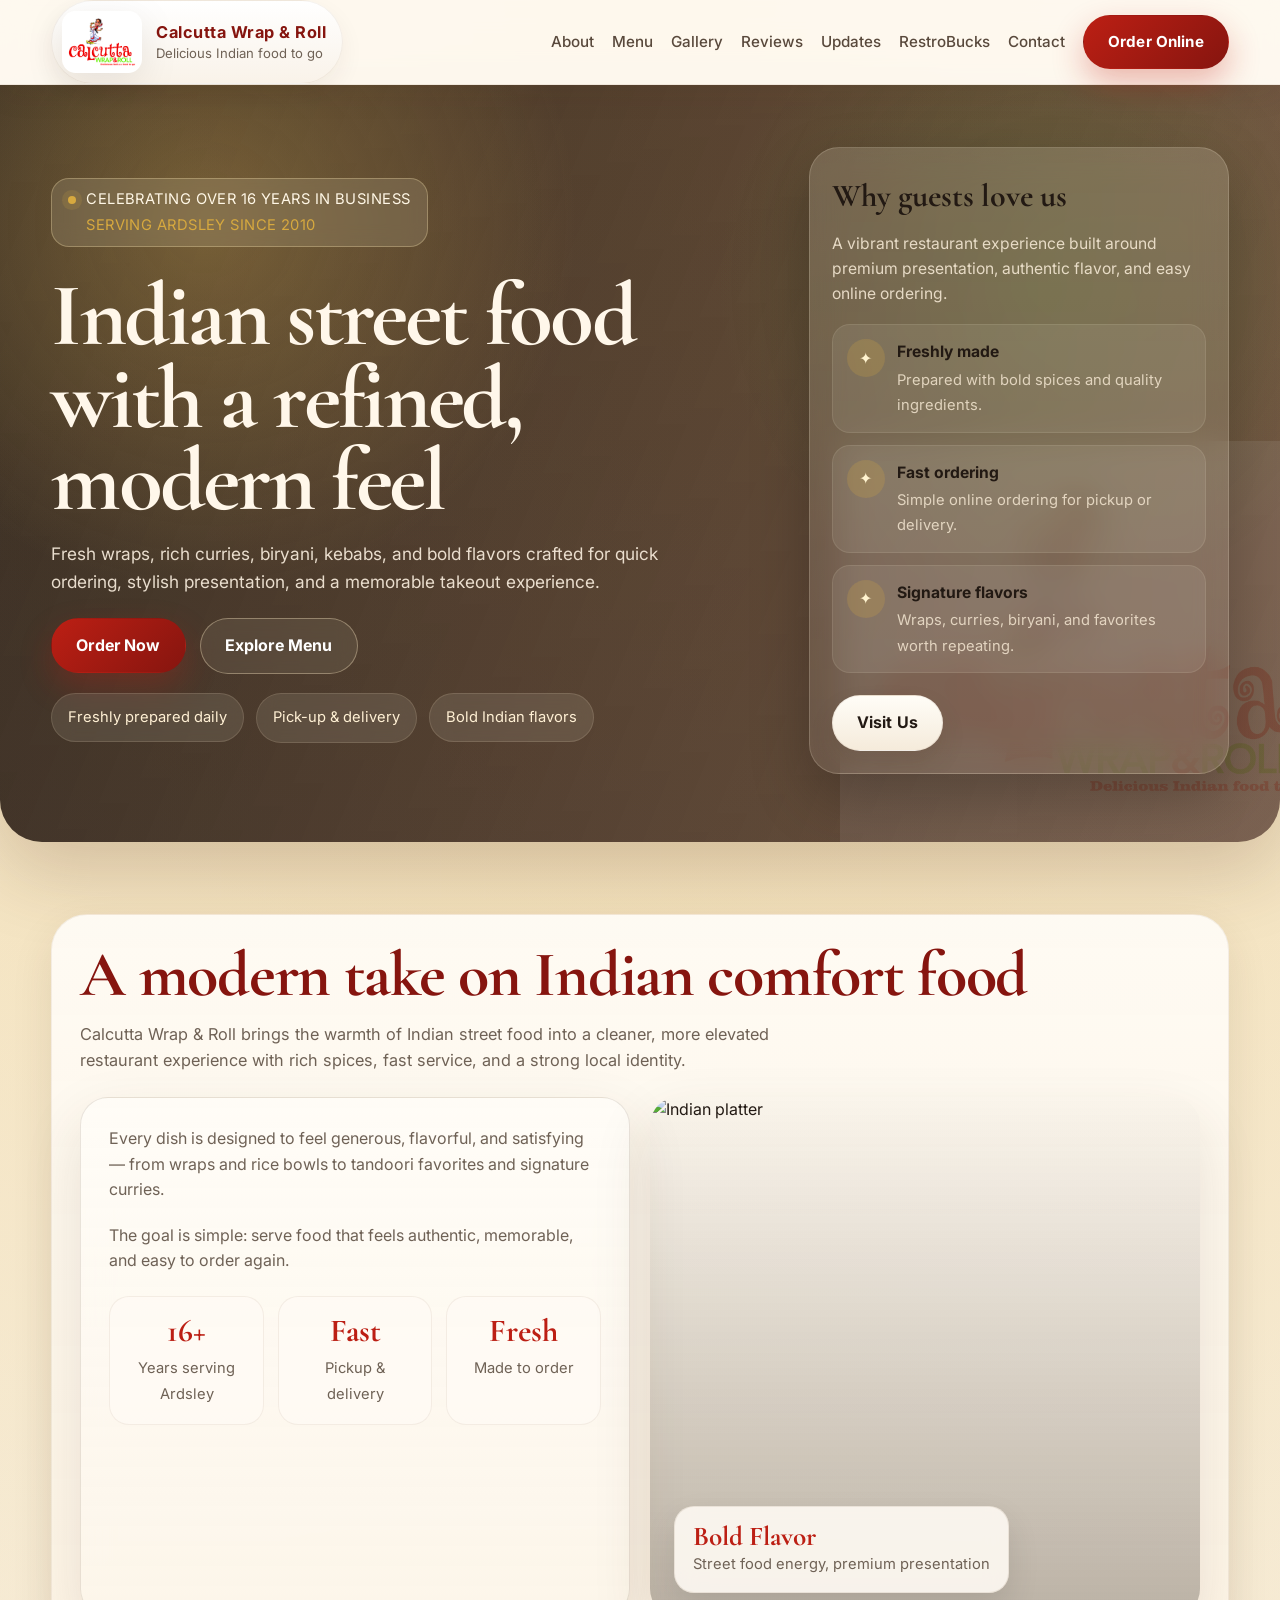
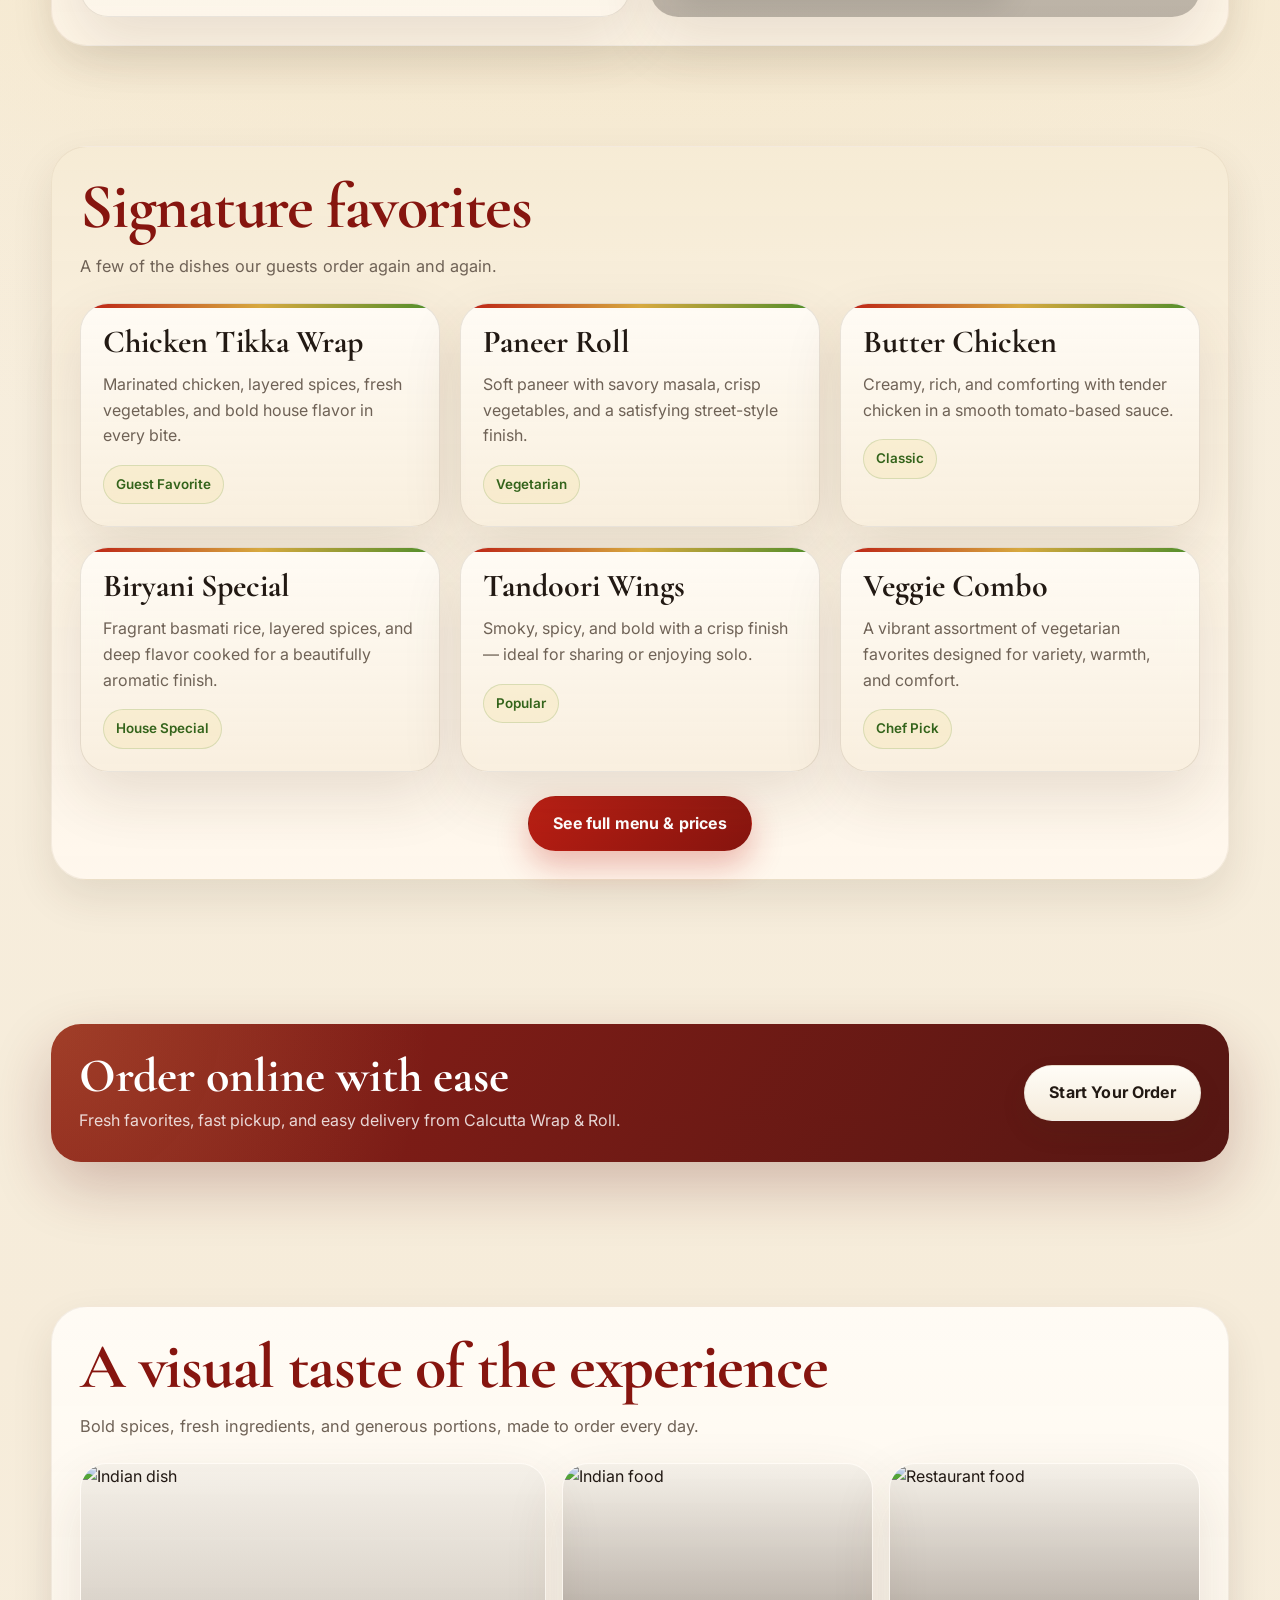
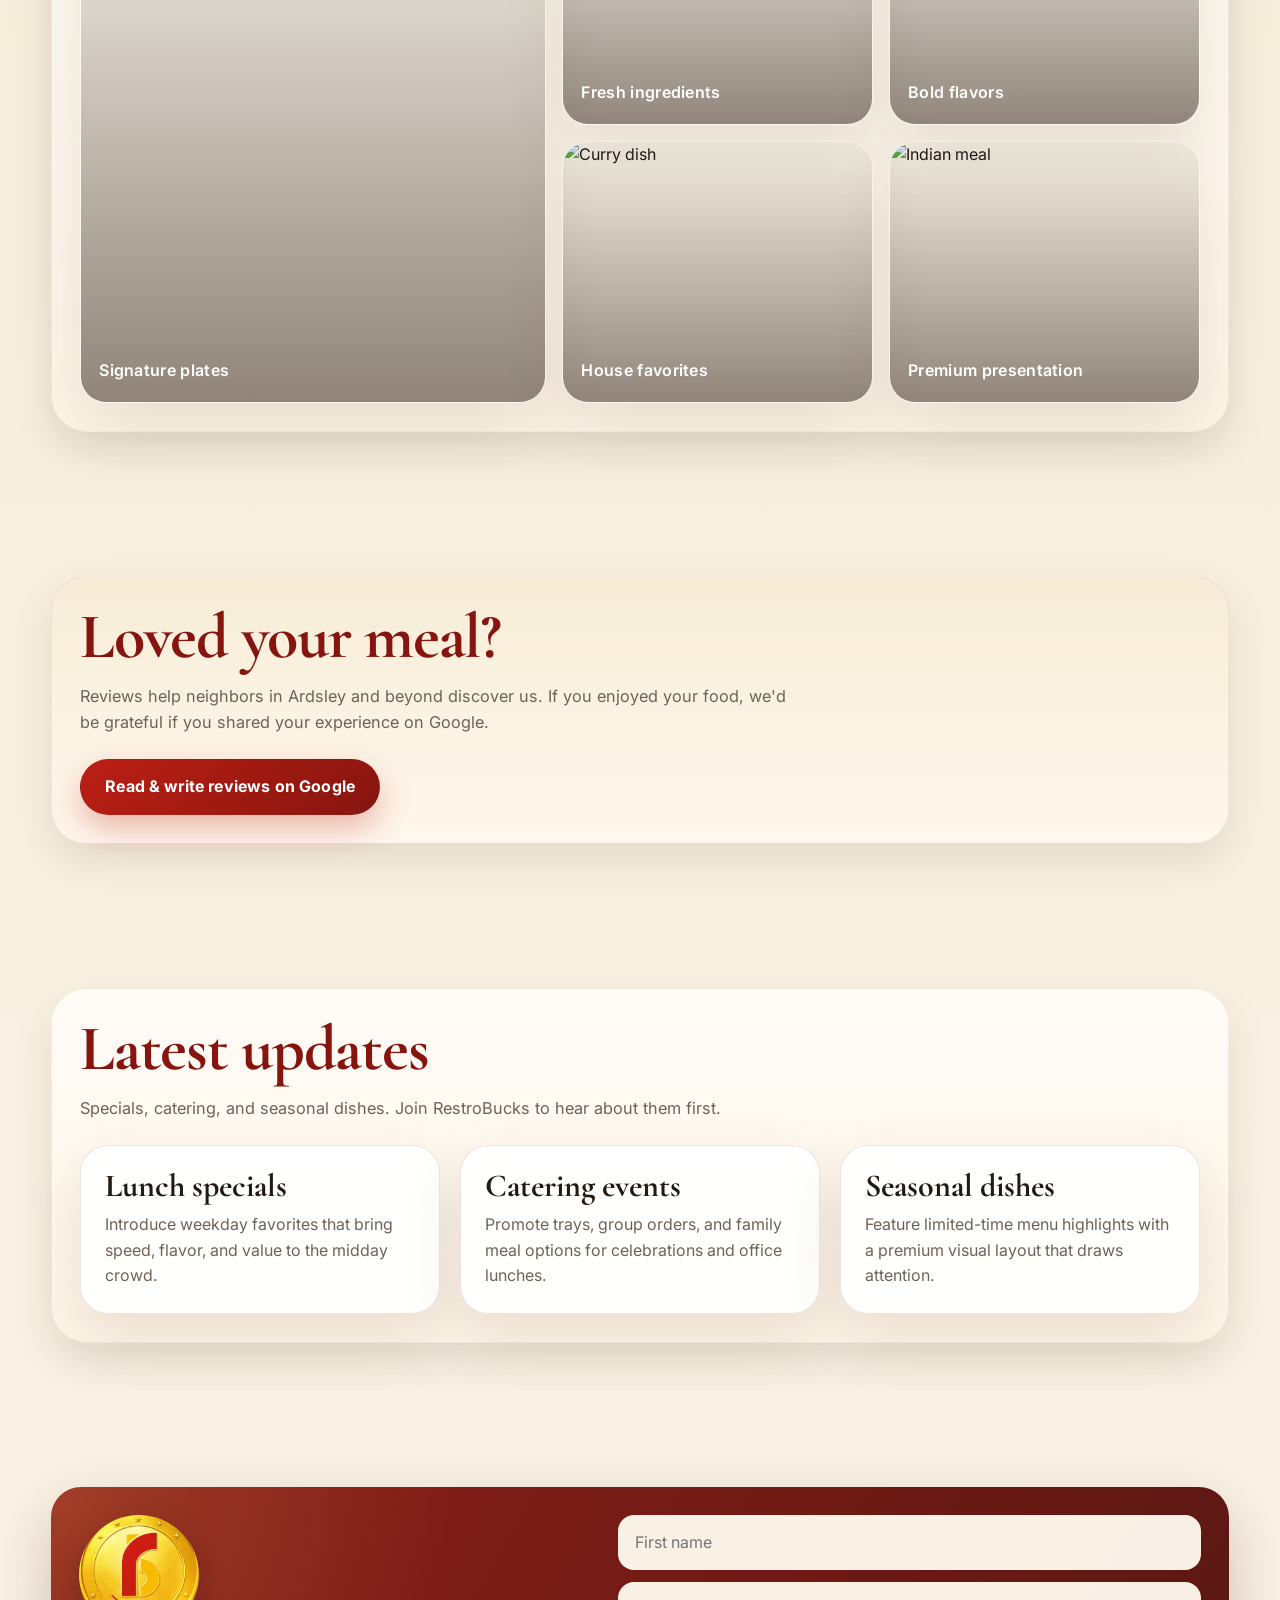
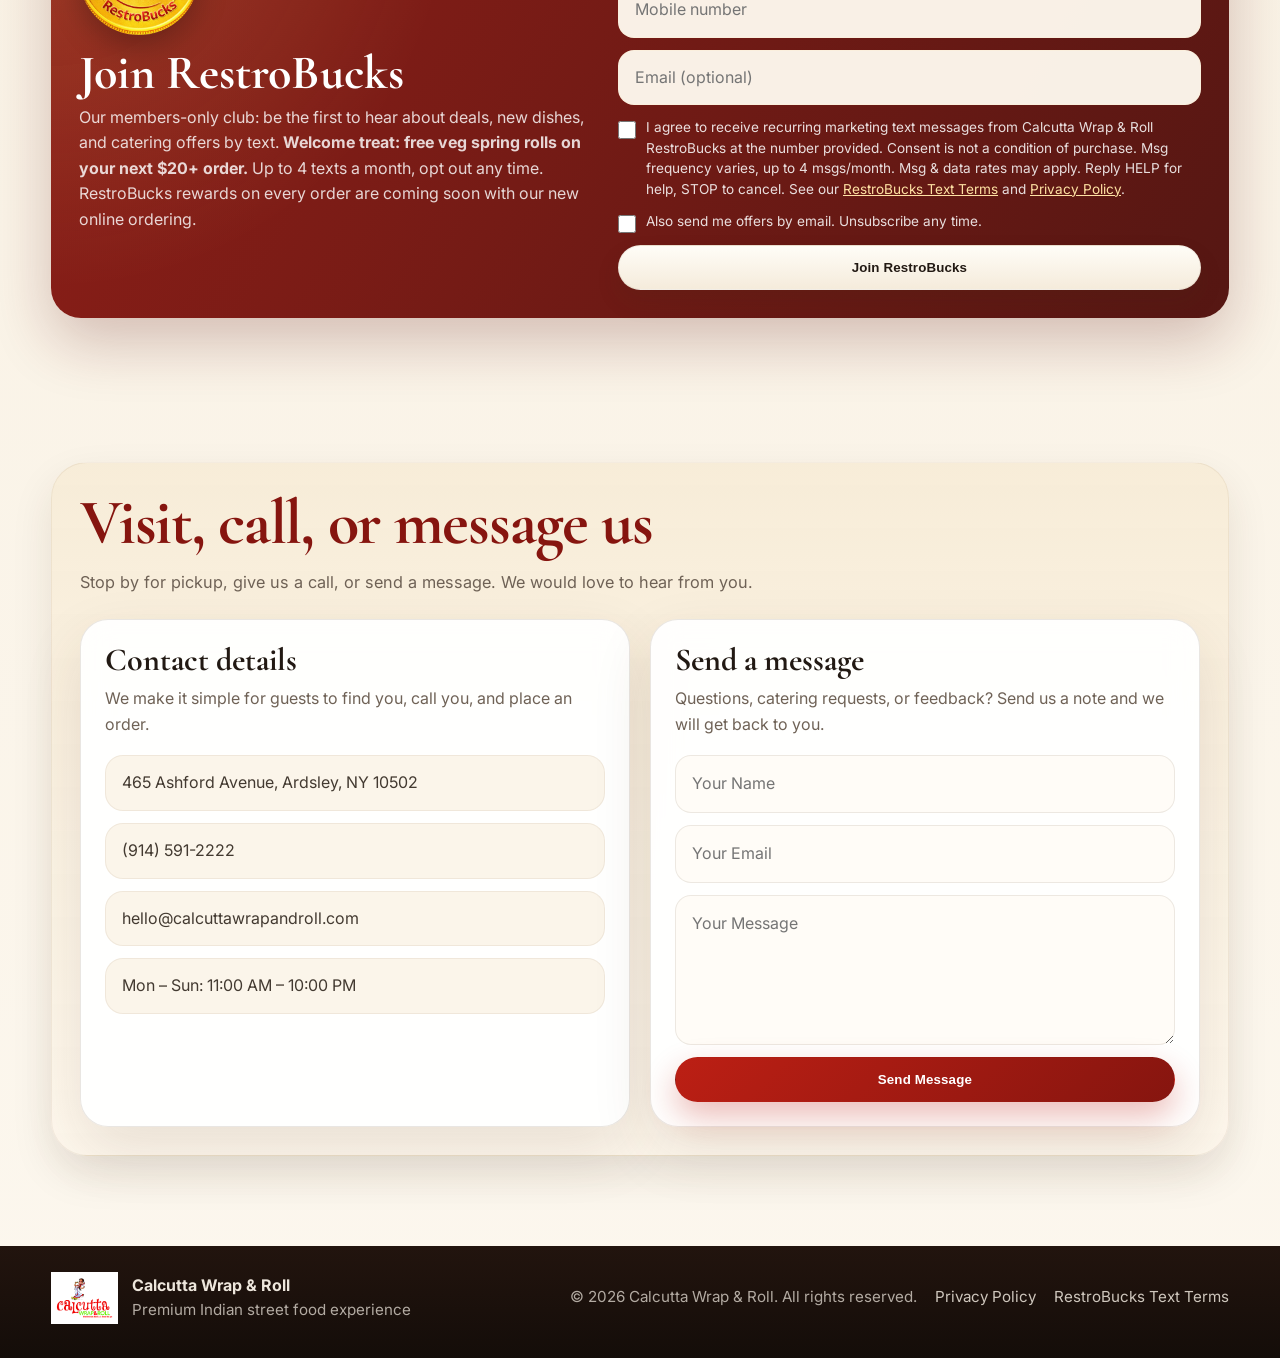
==== index.html @ f39e94c1 "Order buttons go to RestroBud through /order (and /south-indian) The redirects keep the RestroBud ad" ====
<!DOCTYPE html>
<html lang="en">
<head>
  <meta charset="UTF-8" />
  <meta name="viewport" content="width=device-width, initial-scale=1.0" />
  <link rel="icon" href="/favicon.ico" sizes="48x48">
  <link rel="icon" type="image/png" sizes="32x32" href="/favicon-32.png">
  <link rel="icon" type="image/png" sizes="16x16" href="/favicon-16.png">
  <link rel="apple-touch-icon" href="/apple-touch-icon.png">
  <link rel="manifest" href="/site.webmanifest">
  <meta name="theme-color" content="#e3120b">
  <title>Calcutta Wrap & Roll</title>
  <meta name="description" content="Calcutta Wrap & Roll - Premium Indian street food experience with wraps, curries, biryani, and easy online ordering." />
  <link rel="preconnect" href="https://fonts.googleapis.com">
  <link rel="preconnect" href="https://fonts.gstatic.com" crossorigin>
  <link href="https://fonts.googleapis.com/css2?family=Cormorant+Garamond:wght@500;600;700&family=Inter:wght@400;500;600;700&display=swap" rel="stylesheet">

  <style>
    :root {
      --max: 1180px;
      --radius: 28px;
      --bg: #f7efdf;
      --bg-soft: #fffaf1;
      --bg-strong: #f1e1bf;
      --surface: rgba(255, 250, 242, 0.88);
      --surface-strong: rgba(255, 255, 255, 0.94);
      --text: #221913;
      --muted: #6f6256;
      --primary: #bc1f14;
      --primary-dark: #86150f;
      --accent: #4d8d2a;
      --accent-dark: #34641b;
      --gold: #d7a93f;
      --gold-soft: #f5e2ab;
      --border: rgba(79, 49, 24, 0.12);
      --shadow: 0 24px 60px rgba(77, 49, 23, 0.12);
      --shadow-soft: 0 18px 42px rgba(56, 36, 18, 0.1);
    }

    * {
      box-sizing: border-box;
      margin: 0;
      padding: 0;
    }

    html {
      scroll-behavior: smooth;
    }

    body {
      font-family: "Inter", sans-serif;
      color: var(--text);
      background:
        radial-gradient(circle at top, rgba(236, 195, 105, 0.52) 0%, rgba(247, 239, 223, 0) 34%),
        linear-gradient(180deg, #f8f1e3 0%, #f6ecda 48%, #fcf7ee 100%);
      line-height: 1.6;
      min-height: 100vh;
    }

    body::before {
      content: "";
      position: fixed;
      inset: 0;
      background-image:
        linear-gradient(rgba(255, 255, 255, 0.12) 1px, transparent 1px),
        linear-gradient(90deg, rgba(255, 255, 255, 0.12) 1px, transparent 1px);
      background-size: 44px 44px;
      opacity: 0.18;
      pointer-events: none;
      z-index: -1;
    }

    img {
      display: block;
      max-width: 100%;
    }

    a {
      color: inherit;
      text-decoration: none;
    }

    .container {
      width: min(var(--max), 92%);
      margin: 0 auto;
    }

    .eyebrow {
      display: inline-flex;
      align-items: center;
      gap: 10px;
      padding: 8px 14px;
      border-radius: 999px;
      background: rgba(255, 248, 231, 0.12);
      border: 1px solid rgba(255, 231, 174, 0.3);
      backdrop-filter: blur(10px);
      color: #fff7e6;
      font-size: 0.92rem;
      letter-spacing: 0.03em;
      text-transform: uppercase;
    }

    .eyebrow:has(.eyebrow-sep) {
      display: inline-grid;
      grid-template-columns: 8px auto;
      column-gap: 10px;
      row-gap: 2px;
      border-radius: 18px;
      padding: 9px 16px;
    }

    .eyebrow:has(.eyebrow-sep)::before {
      grid-row: 1;
      align-self: center;
    }

    .eyebrow-sep {
      display: none;
    }

    .eyebrow:has(.eyebrow-sep) span:last-child {
      grid-column: 2;
      color: var(--gold);
    }

    .eyebrow::before {
      content: "";
      width: 8px;
      height: 8px;
      border-radius: 50%;
      background: var(--gold);
      box-shadow: 0 0 0 6px rgba(215, 169, 63, 0.14);
    }

    .section {
      position: relative;
      padding: 72px 0;
    }

    .section-title {
      font-family: "Cormorant Garamond", serif;
      font-size: clamp(2.3rem, 5vw, 4rem);
      line-height: 1;
      margin-bottom: 14px;
      letter-spacing: -0.02em;
      color: var(--primary-dark);
    }

    .section-subtitle {
      max-width: 720px;
      color: var(--muted);
      font-size: 1.02rem;
      margin-bottom: 24px;
    }

    .section-shell {
      padding: 28px;
      border-radius: calc(var(--radius) + 8px);
      background:
        linear-gradient(180deg, rgba(255, 252, 247, 0.92), rgba(255, 246, 233, 0.88));
      border: 1px solid rgba(110, 74, 40, 0.08);
      box-shadow: var(--shadow-soft);
    }

    .section-alt .section-shell {
      background:
        linear-gradient(180deg, rgba(246, 235, 213, 0.88), rgba(255, 248, 238, 0.94));
    }

    #menu.section {
      padding-top: 28px;
    }

    .btn {
      display: inline-flex;
      align-items: center;
      justify-content: center;
      gap: 10px;
      padding: 14px 24px;
      border-radius: 999px;
      border: 1px solid transparent;
      font-weight: 700;
      letter-spacing: 0.01em;
      transition: transform 0.22s ease, box-shadow 0.22s ease, background 0.22s ease, border-color 0.22s ease, color 0.22s ease;
      cursor: pointer;
    }

    .btn:hover {
      transform: translateY(-2px);
    }

    .btn-primary {
      background: linear-gradient(135deg, var(--primary), var(--primary-dark));
      color: white;
      box-shadow: 0 14px 32px rgba(188, 31, 20, 0.3);
    }

    .btn-primary:hover {
      box-shadow: 0 18px 36px rgba(134, 21, 15, 0.34);
    }

    .btn-outline {
      background: rgba(255, 248, 231, 0.08);
      color: #fff;
      border-color: rgba(255, 236, 197, 0.36);
      backdrop-filter: blur(10px);
    }

    .btn-outline:hover {
      background: rgba(255, 248, 231, 0.16);
    }

    .btn-light {
      background: linear-gradient(180deg, #fffdf7, #f5ebdb);
      color: var(--text);
      border-color: rgba(90, 57, 31, 0.08);
      box-shadow: 0 12px 24px rgba(58, 38, 18, 0.12);
    }

    header {
      position: sticky;
      top: 0;
      z-index: 1000;
      backdrop-filter: blur(14px);
      background: rgba(255, 252, 247, 0.88);
      border-bottom: 1px solid rgba(128, 94, 60, 0.1);
      box-shadow: 0 12px 30px rgba(64, 41, 20, 0.06);
    }

    .nav {
      min-height: 76px;
      display: flex;
      align-items: center;
      justify-content: space-between;
      gap: 18px;
    }

    .brand {
      display: flex;
      align-items: center;
      gap: 14px;
      padding: 10px 16px 10px 10px;
      border-radius: 999px;
      background: linear-gradient(180deg, rgba(255, 255, 255, 0.96), rgba(249, 242, 232, 0.96));
      border: 1px solid rgba(132, 95, 58, 0.08);
      box-shadow: 0 10px 24px rgba(63, 39, 17, 0.06);
    }

    .logo-img {
      height: 62px;
      width: auto;
      object-fit: contain;
      border-radius: 14px;
      filter: drop-shadow(0 10px 18px rgba(0,0,0,0.08));
    }

    .brand-text {
      display: flex;
      flex-direction: column;
      line-height: 1;
    }

    .brand-text strong {
      font-size: 1.02rem;
      letter-spacing: 0.03em;
      color: var(--primary-dark);
    }

    .brand-text span {
      font-size: 0.82rem;
      color: var(--muted);
      margin-top: 6px;
    }

    .nav-links {
      display: flex;
      align-items: center;
      flex-wrap: wrap;
      gap: 18px;
      font-size: 0.95rem;
      font-weight: 500;
    }

    .nav-links a:not(.btn) {
      position: relative;
      color: #59493c;
    }

    .nav-links a:not(.btn)::after {
      content: "";
      position: absolute;
      left: 0;
      bottom: -7px;
      width: 0;
      height: 2px;
      background: var(--primary);
      transition: width 0.22s ease;
    }

    .nav-links a:not(.btn):hover::after {
      width: 100%;
    }

    .nav-mobile {
      display: none;
      align-items: center;
      gap: 10px;
    }

    .nav-order {
      padding: 10px 18px;
      font-size: 0.95rem;
    }

    .menu-toggle {
      display: inline-flex;
      align-items: center;
      justify-content: center;
      width: 46px;
      height: 46px;
      border-radius: 50%;
      border: 1px solid rgba(132, 95, 58, 0.18);
      background: rgba(255, 255, 255, 0.9);
      cursor: pointer;
    }

    .menu-icon,
    .menu-icon::before,
    .menu-icon::after {
      display: block;
      width: 20px;
      height: 2px;
      border-radius: 2px;
      background: var(--primary-dark);
      transition: transform 0.22s ease, background 0.22s ease;
    }

    .menu-icon {
      position: relative;
    }

    .menu-icon::before,
    .menu-icon::after {
      content: "";
      position: absolute;
      left: 0;
    }

    .menu-icon::before { top: -6px; }
    .menu-icon::after { top: 6px; }

    header.menu-open .menu-icon { background: transparent; }
    header.menu-open .menu-icon::before { transform: translateY(6px) rotate(45deg); }
    header.menu-open .menu-icon::after { transform: translateY(-6px) rotate(-45deg); }

    @media (max-width: 1100px) {
      .nav-mobile {
        display: flex;
      }

      .nav-links {
        display: none;
        position: absolute;
        top: 100%;
        left: 0;
        right: 0;
        flex-direction: column;
        align-items: stretch;
        gap: 0;
        padding: 6px 4% 20px;
        background: rgba(255, 252, 247, 0.98);
        border-bottom: 1px solid rgba(128, 94, 60, 0.12);
        box-shadow: 0 24px 40px rgba(64, 41, 20, 0.12);
        max-height: calc(100vh - 80px);
        overflow-y: auto;
      }

      header.menu-open .nav-links {
        display: flex;
      }

      .nav-links a:not(.btn) {
        padding: 14px 4px;
        font-size: 1.05rem;
        border-bottom: 1px solid rgba(128, 94, 60, 0.1);
      }

      .nav-links a:not(.btn)::after {
        display: none;
      }

      .nav-links .btn {
        margin-top: 16px;
        width: 100%;
      }
    }

    @media (max-width: 520px) {
      .nav {
        min-height: 68px;
        gap: 10px;
      }

      .brand {
        gap: 10px;
        padding: 6px 12px 6px 6px;
        min-width: 0;
      }

      .logo-img {
        height: 44px;
        border-radius: 10px;
      }

      .brand-text strong {
        font-size: 0.95rem;
        line-height: 1.15;
      }

      .brand-text span {
        display: none;
      }

      .nav-order {
        padding: 9px 14px;
      }

      .menu-toggle {
        width: 42px;
        height: 42px;
      }
    }

    .hero {
      position: relative;
      overflow: hidden;
      background:
        linear-gradient(112deg, rgba(27, 16, 9, 0.82), rgba(72, 30, 16, 0.62)),
        url("https://images.unsplash.com/photo-1585937421612-70a008356fbe?auto=format&fit=crop&w=1800&q=80")
        center/cover no-repeat;
      border-bottom-left-radius: 42px;
      border-bottom-right-radius: 42px;
      box-shadow: 0 28px 80px rgba(72, 35, 18, 0.2);
    }

    .hero::before {
      content: "";
      position: absolute;
      inset: 0;
      background:
        radial-gradient(circle at 16% 18%, rgba(244, 198, 91, 0.28), transparent 30%),
        radial-gradient(circle at 82% 26%, rgba(90, 160, 52, 0.18), transparent 28%),
        linear-gradient(180deg, rgba(10, 6, 2, 0.1), rgba(10, 6, 2, 0.2));
      pointer-events: none;
    }

    .hero::after {
      content: "";
      position: absolute;
      right: -80px;
      bottom: -60px;
      width: 520px;
      height: 520px;
      background: url("images/logo.png") no-repeat center;
      background-size: contain;
      opacity: 0.08;
      pointer-events: none;
      filter: blur(0.3px);
    }

    .hero-inner {
      position: relative;
      z-index: 2;
      display: grid;
      grid-template-columns: 1.1fr 0.9fr;
      gap: 36px;
      align-items: center;
      padding: 62px 0 68px;
    }

    .hero-copy {
      max-width: 700px;
    }

    .hero h1 {
      font-family: "Cormorant Garamond", serif;
      font-weight: 700;
      font-size: clamp(3rem, 7vw, 6rem);
      line-height: 0.92;
      letter-spacing: -0.03em;
      margin: 28px 0 18px;
      color: #fff7ea;
      text-wrap: balance;
    }

    .hero p {
      max-width: 620px;
      color: rgba(255, 244, 228, 0.88);
      font-size: 1.08rem;
      margin-bottom: 22px;
    }

    .hero-actions {
      display: flex;
      flex-wrap: wrap;
      gap: 14px;
      margin-bottom: 20px;
    }

    .hero-meta {
      display: flex;
      flex-wrap: wrap;
      gap: 12px;
    }

    .meta-pill {
      padding: 12px 16px;
      border-radius: 999px;
      background: rgba(255, 248, 231, 0.1);
      border: 1px solid rgba(255, 234, 194, 0.14);
      backdrop-filter: blur(10px);
      color: #fff0d4;
      font-size: 0.92rem;
    }

    .hero-card {
      justify-self: end;
      width: min(420px, 100%);
      border-radius: 30px;
      padding: 22px;
      background:
        linear-gradient(180deg, rgba(255, 246, 230, 0.16), rgba(255, 255, 255, 0.08));
      border: 1px solid rgba(255, 240, 219, 0.18);
      backdrop-filter: blur(16px);
      box-shadow: 0 24px 60px rgba(0, 0, 0, 0.24);
    }

    .hero-card h3 {
      font-family: "Cormorant Garamond", serif;
      font-size: 2rem;
      margin-bottom: 10px;
    }

    .hero-card p {
      color: rgba(255, 243, 223, 0.82);
      margin-bottom: 18px;
      font-size: 0.98rem;
    }

    .feature-list {
      display: grid;
      gap: 12px;
      margin-bottom: 22px;
    }

    .feature-item {
      display: flex;
      gap: 12px;
      align-items: flex-start;
      padding: 14px;
      border-radius: 18px;
      background: rgba(255, 250, 240, 0.08);
      border: 1px solid rgba(255, 242, 211, 0.1);
    }

    .feature-icon {
      width: 38px;
      height: 38px;
      border-radius: 50%;
      background: rgba(215, 169, 63, 0.22);
      display: inline-flex;
      align-items: center;
      justify-content: center;
      flex-shrink: 0;
      font-size: 1rem;
      color: #fff3cf;
    }

    .feature-item strong {
      display: block;
      margin-bottom: 2px;
      font-size: 0.98rem;
    }

    .feature-item span {
      color: rgba(255, 242, 221, 0.76);
      font-size: 0.92rem;
    }

    .grid {
      display: grid;
      gap: 20px;
    }

    .grid-2 {
      grid-template-columns: repeat(2, minmax(0, 1fr));
    }

    .grid-3 {
      grid-template-columns: repeat(3, minmax(0, 1fr));
    }

    .card {
      background: var(--surface);
      border: 1px solid var(--border);
      box-shadow: var(--shadow);
      border-radius: var(--radius);
      backdrop-filter: blur(14px);
    }

    .about-card {
      padding: 28px;
      background:
        linear-gradient(180deg, rgba(255, 252, 247, 0.92), rgba(252, 245, 234, 0.82));
    }

    .about-card p {
      color: var(--muted);
      margin-bottom: 20px;
    }

    .stats {
      display: grid;
      grid-template-columns: repeat(3, minmax(0,1fr));
      gap: 14px;
      margin-top: 22px;
    }

    .stat {
      padding: 18px;
      border-radius: 20px;
      background: rgba(255, 251, 245, 0.82);
      border: 1px solid rgba(110, 74, 40, 0.08);
      text-align: center;
    }

    .stat strong {
      display: block;
      font-family: "Cormorant Garamond", serif;
      font-size: 2rem;
      color: var(--primary);
      line-height: 1;
      margin-bottom: 8px;
    }

    .stat span {
      color: var(--muted);
      font-size: 0.92rem;
    }

    .about-image {
      position: relative;
      overflow: hidden;
      min-height: 520px;
      border-radius: var(--radius);
      box-shadow: var(--shadow);
    }

    .about-image img {
      width: 100%;
      height: 100%;
      object-fit: cover;
    }

    .about-image::after {
      content: "";
      position: absolute;
      inset: 0;
      background: linear-gradient(to top, rgba(34, 23, 14, 0.3), rgba(34, 23, 14, 0.02));
      pointer-events: none;
    }

    .about-badge {
      position: absolute;
      left: 24px;
      bottom: 24px;
      z-index: 1;
      background: rgba(255, 251, 244, 0.88);
      backdrop-filter: blur(10px);
      border: 1px solid rgba(110, 74, 40, 0.1);
      border-radius: 20px;
      padding: 16px 18px;
      box-shadow: 0 14px 32px rgba(0, 0, 0, 0.1);
    }

    .about-badge strong {
      display: block;
      font-family: "Cormorant Garamond", serif;
      font-size: 1.7rem;
      color: var(--primary);
      line-height: 1;
    }

    .about-badge span {
      color: var(--muted);
      font-size: 0.92rem;
    }

    .menu-card {
      padding: 22px;
      transition: transform 0.24s ease, box-shadow 0.24s ease;
      background:
        linear-gradient(180deg, rgba(255, 252, 246, 0.94), rgba(248, 238, 221, 0.88));
      position: relative;
      overflow: hidden;
    }

    .menu-card::before {
      content: "";
      position: absolute;
      inset: 0 auto auto 0;
      width: 100%;
      height: 4px;
      background: linear-gradient(90deg, var(--primary), var(--gold), var(--accent));
    }

    .menu-card:hover {
      transform: translateY(-6px);
      box-shadow: 0 26px 60px rgba(67, 42, 19, 0.16);
    }

    .menu-top {
      display: flex;
      align-items: center;
      justify-content: space-between;
      gap: 18px;
      margin-bottom: 14px;
    }

    .menu-card h3 {
      font-family: "Cormorant Garamond", serif;
      font-size: 2rem;
      color: var(--text);
      line-height: 1;
    }

    .price {
      color: var(--accent);
      font-weight: 700;
      font-size: 1.02rem;
      white-space: nowrap;
    }

    .menu-card p {
      color: var(--muted);
      margin-bottom: 16px;
    }

    .tag {
      display: inline-block;
      padding: 8px 12px;
      border-radius: 999px;
      background: rgba(246, 228, 181, 0.42);
      color: var(--accent-dark);
      border: 1px solid rgba(77, 141, 42, 0.18);
      font-size: 0.84rem;
      font-weight: 600;
    }

    .cta-band {
      padding: 28px;
      border-radius: 30px;
      background:
        radial-gradient(circle at top left, rgba(247, 208, 118, 0.18), transparent 32%),
        linear-gradient(120deg, rgba(140, 26, 19, 0.98), rgba(82, 18, 14, 0.98));
      color: white;
      box-shadow: 0 24px 60px rgba(90, 18, 16, 0.24);
      display: flex;
      align-items: center;
      justify-content: space-between;
      gap: 16px;
      flex-wrap: wrap;
    }

    .cta-band h2 {
      font-family: "Cormorant Garamond", serif;
      font-size: clamp(2rem, 4vw, 3rem);
      line-height: 1;
      margin-bottom: 8px;
    }

    .cta-band p {
      color: rgba(255,255,255,0.82);
      max-width: 650px;
    }

    .gallery {
      display: grid;
      grid-template-columns: 1.2fr 0.8fr 0.8fr;
      gap: 16px;
    }

    .gallery-card {
      position: relative;
      overflow: hidden;
      min-height: 260px;
      border-radius: 26px;
      box-shadow: var(--shadow);
      border: 1px solid rgba(255, 255, 255, 0.24);
    }

    .gallery-card.large {
      grid-row: span 2;
      min-height: 540px;
    }

    .gallery-card img {
      width: 100%;
      height: 100%;
      object-fit: cover;
      transition: transform 0.5s ease;
    }

    .gallery-card:hover img {
      transform: scale(1.06);
    }

    .gallery-card::after {
      content: "";
      position: absolute;
      inset: 0;
      background: linear-gradient(to top, rgba(36, 22, 12, 0.5), rgba(0, 0, 0, 0.04));
      pointer-events: none;
    }

    .gallery-label {
      position: absolute;
      left: 18px;
      bottom: 18px;
      z-index: 2;
      color: white;
      font-weight: 600;
      letter-spacing: 0.02em;
    }

    .review-card {
      padding: 22px;
      background:
        linear-gradient(180deg, rgba(255, 252, 247, 0.92), rgba(250, 241, 227, 0.9));
    }

    .stars {
      color: var(--gold);
      letter-spacing: 0.08em;
      font-size: 1.1rem;
      margin-bottom: 14px;
    }

    .review-card p {
      color: var(--muted);
      margin-bottom: 18px;
    }

    .review-card strong {
      display: block;
      font-size: 1rem;
    }

    .review-card span {
      color: var(--muted);
      font-size: 0.92rem;
    }

    .updates-card,
    .contact-card,
    .contact-form-wrap {
      padding: 24px;
      background: var(--surface-strong);
    }

    .updates-card h3,
    .contact-card h3,
    .contact-form-wrap h3 {
      font-family: "Cormorant Garamond", serif;
      font-size: 2rem;
      margin-bottom: 10px;
      line-height: 1;
    }

    .updates-card p,
    .contact-card p,
    .contact-form-wrap p {
      color: var(--muted);
    }

    .contact-list {
      display: grid;
      gap: 12px;
      margin-top: 18px;
    }

    .contact-line {
      padding: 14px 16px;
      border-radius: 18px;
      background: rgba(248, 239, 221, 0.62);
      border: 1px solid rgba(110, 74, 40, 0.08);
      color: #433a31;
    }

    .contact-form {
      display: grid;
      gap: 12px;
      margin-top: 18px;
    }

    .contact-form input,
    .contact-form textarea {
      width: 100%;
      border: 1px solid rgba(84, 57, 31, 0.1);
      background: rgba(255, 252, 247, 0.92);
      border-radius: 16px;
      padding: 15px 16px;
      font: inherit;
      color: var(--text);
      outline: none;
      transition: border-color 0.2s ease, box-shadow 0.2s ease;
    }

    .contact-form input:focus,
    .contact-form textarea:focus {
      border-color: rgba(188, 31, 20, 0.45);
      box-shadow: 0 0 0 4px rgba(188, 31, 20, 0.08);
    }

    .contact-form textarea {
      min-height: 150px;
      resize: vertical;
    }

    footer {
      padding: 26px 0 34px;
      background:
        linear-gradient(180deg, #22140e, #140d09);
      color: #ede6dc;
      margin-top: 18px;
    }

    .footer-wrap {
      display: flex;
      align-items: center;
      justify-content: space-between;
      gap: 18px;
      flex-wrap: wrap;
    }

    .footer-brand {
      display: flex;
      align-items: center;
      gap: 14px;
    }

    .footer-brand img {
      height: 52px;
      width: auto;
    }

    .footer-copy {
      color: rgba(237,230,220,0.72);
      font-size: 0.95rem;
    }

    .footer-copy a {
      color: rgba(237,230,220,0.85);
      margin-left: 14px;
    }

    .menu-cta {
      margin-top: 24px;
      text-align: center;
    }

    .club-band {
      align-items: flex-start;
    }

    .club-band > div {
      flex: 1 1 320px;
    }

    .club-coin {
      --d: 120px;
      width: var(--d);
      height: var(--d);
      border-radius: 50%;
      background: url("images/restrobucks.jpg") no-repeat;
      background-size: calc(var(--d) * 1536 / 770) auto;
      background-position: calc(var(--d) * -385 / 770) calc(var(--d) * -152 / 770);
      margin-bottom: 14px;
      box-shadow: 0 12px 28px rgba(0, 0, 0, 0.25);
    }

    .club-form {
      flex: 1 1 380px;
      display: grid;
      gap: 12px;
    }

    .club-form input[type="text"],
    .club-form input[type="tel"],
    .club-form input[type="email"] {
      width: 100%;
      border: 1px solid rgba(255, 236, 197, 0.3);
      background: rgba(255, 250, 240, 0.96);
      border-radius: 16px;
      padding: 14px 16px;
      font: inherit;
      color: var(--text);
    }

    .consent {
      display: flex;
      gap: 10px;
      align-items: flex-start;
      font-size: 0.85rem;
      color: rgba(255, 255, 255, 0.86);
      line-height: 1.5;
    }

    .consent input {
      margin-top: 4px;
      width: 18px;
      height: 18px;
      flex-shrink: 0;
      accent-color: var(--gold);
    }

    .consent a {
      color: #ffe2a4;
      text-decoration: underline;
    }

    .hidden-field {
      display: none;
    }

    @media (max-width: 1080px) {
      .hero-inner,
      .grid-2,
      .grid-3,
      .gallery {
        grid-template-columns: 1fr;
      }

      .hero {
        min-height: auto;
      }

      .hero-card {
        justify-self: start;
      }

      .gallery-card.large {
        grid-row: span 1;
        min-height: 320px;
      }

      .stats {
        grid-template-columns: 1fr;
      }

      .section-shell {
        padding: 22px;
      }
    }

    @media (max-width: 760px) {
      .hero h1 {
        line-height: 0.98;
      }

      .section {
        padding: 54px 0;
      }

      .hero {
        border-bottom-left-radius: 30px;
        border-bottom-right-radius: 30px;
      }

      .cta-band,
      .about-card,
      .updates-card,
      .contact-card,
      .contact-form-wrap,
      .menu-card,
      .review-card {
        padding: 20px;
      }

      .section-shell {
        padding: 18px;
      }
    }
  </style>
</head>
<body>

  <header>
    <div class="container nav">
      <a href="#" class="brand">
        <img src="images/logo.png" alt="Calcutta Wrap & Roll Logo" class="logo-img">
        <div class="brand-text">
          <strong>Calcutta Wrap & Roll</strong>
          <span>Delicious Indian food to go</span>
        </div>
      </a>

      <div class="nav-mobile">
        <a class="btn btn-primary nav-order" href="/order" target="_blank" rel="noopener">Order</a>
        <button class="menu-toggle" type="button" aria-label="Open menu" aria-expanded="false" aria-controls="site-nav">
          <span class="menu-icon" aria-hidden="true"></span>
        </button>
      </div>

      <nav class="nav-links" id="site-nav">
        <a href="#about">About</a>
        <a href="#menu">Menu</a>
        <a href="#gallery">Gallery</a>
        <a href="#reviews">Reviews</a>
        <a href="#updates">Updates</a>
        <a href="#restrobucks">RestroBucks</a>
        <a href="#contact">Contact</a>
        <a class="btn btn-primary" href="/order" target="_blank" rel="noopener">Order Online</a>
      </nav>
    </div>
  </header>

  <section class="hero">
    <div class="container hero-inner">
      <div class="hero-copy">
        <div class="eyebrow"><span>Celebrating over 16 years in business</span><span class="eyebrow-sep" aria-hidden="true">·</span><span>Serving Ardsley since 2010</span></div>

        <h1>Indian street food with a refined, modern feel</h1>

        <p>
          Fresh wraps, rich curries, biryani, kebabs, and bold flavors crafted for
          quick ordering, stylish presentation, and a memorable takeout experience.
        </p>

        <div class="hero-actions">
          <a class="btn btn-primary" href="/order" target="_blank" rel="noopener">Order Now</a>
          <a class="btn btn-outline" href="#menu">Explore Menu</a>
        </div>

        <div class="hero-meta">
          <div class="meta-pill">Freshly prepared daily</div>
          <div class="meta-pill">Pick-up & delivery</div>
          <div class="meta-pill">Bold Indian flavors</div>
        </div>
      </div>

      <div class="hero-card">
        <h3>Why guests love us</h3>
        <p>
          A vibrant restaurant experience built around premium presentation,
          authentic flavor, and easy online ordering.
        </p>

        <div class="feature-list">
          <div class="feature-item">
            <div class="feature-icon">✦</div>
            <div>
              <strong>Freshly made</strong>
              <span>Prepared with bold spices and quality ingredients.</span>
            </div>
          </div>

          <div class="feature-item">
            <div class="feature-icon">✦</div>
            <div>
              <strong>Fast ordering</strong>
              <span>Simple online ordering for pickup or delivery.</span>
            </div>
          </div>

          <div class="feature-item">
            <div class="feature-icon">✦</div>
            <div>
              <strong>Signature flavors</strong>
              <span>Wraps, curries, biryani, and favorites worth repeating.</span>
            </div>
          </div>
        </div>

        <a class="btn btn-light" href="#contact">Visit Us</a>
      </div>
    </div>
  </section>

  <section class="section" id="about">
    <div class="container section-shell">
      <h2 class="section-title">A modern take on Indian comfort food</h2>
      <p class="section-subtitle">
        Calcutta Wrap & Roll brings the warmth of Indian street food into a cleaner,
        more elevated restaurant experience with rich spices, fast service, and a strong local identity.
      </p>

      <div class="grid grid-2">
        <div class="card about-card">
          <p>
            Every dish is designed to feel generous, flavorful, and satisfying — from wraps
            and rice bowls to tandoori favorites and signature curries.
          </p>
          <p>
            The goal is simple: serve food that feels authentic, memorable, and easy to order again.
          </p>

          <div class="stats">
            <div class="stat">
              <strong>16+</strong>
              <span>Years serving Ardsley</span>
            </div>
            <div class="stat">
              <strong>Fast</strong>
              <span>Pickup & delivery</span>
            </div>
            <div class="stat">
              <strong>Fresh</strong>
              <span>Made to order</span>
            </div>
          </div>
        </div>

        <div class="about-image">
          <img src="https://images.unsplash.com/photo-1601050690597-df0568f70950?auto=format&fit=crop&w=1400&q=80" alt="Indian platter">
          <div class="about-badge">
            <strong>Bold Flavor</strong>
            <span>Street food energy, premium presentation</span>
          </div>
        </div>
      </div>
    </div>
  </section>

  <section class="section section-alt" id="menu">
    <div class="container section-shell">
      <h2 class="section-title">Signature favorites</h2>
      <p class="section-subtitle">
        A few of the dishes our guests order again and again.
      </p>

      <div class="grid grid-3">
        <div class="card menu-card">
          <div class="menu-top">
            <h3>Chicken Tikka Wrap</h3>
          </div>
          <p>Marinated chicken, layered spices, fresh vegetables, and bold house flavor in every bite.</p>
          <span class="tag">Guest Favorite</span>
        </div>

        <div class="card menu-card">
          <div class="menu-top">
            <h3>Paneer Roll</h3>
          </div>
          <p>Soft paneer with savory masala, crisp vegetables, and a satisfying street-style finish.</p>
          <span class="tag">Vegetarian</span>
        </div>

        <div class="card menu-card">
          <div class="menu-top">
            <h3>Butter Chicken</h3>
          </div>
          <p>Creamy, rich, and comforting with tender chicken in a smooth tomato-based sauce.</p>
          <span class="tag">Classic</span>
        </div>

        <div class="card menu-card">
          <div class="menu-top">
            <h3>Biryani Special</h3>
          </div>
          <p>Fragrant basmati rice, layered spices, and deep flavor cooked for a beautifully aromatic finish.</p>
          <span class="tag">House Special</span>
        </div>

        <div class="card menu-card">
          <div class="menu-top">
            <h3>Tandoori Wings</h3>
          </div>
          <p>Smoky, spicy, and bold with a crisp finish — ideal for sharing or enjoying solo.</p>
          <span class="tag">Popular</span>
        </div>

        <div class="card menu-card">
          <div class="menu-top">
            <h3>Veggie Combo</h3>
          </div>
          <p>A vibrant assortment of vegetarian favorites designed for variety, warmth, and comfort.</p>
          <span class="tag">Chef Pick</span>
        </div>
      </div>

      <div class="menu-cta">
        <a class="btn btn-primary" href="/order" target="_blank" rel="noopener">See full menu &amp; prices</a>
      </div>
    </div>
  </section>

  <section class="section">
    <div class="container">
      <div class="cta-band">
        <div>
          <h2>Order online with ease</h2>
          <p>
            Fresh favorites, fast pickup, and easy delivery from Calcutta Wrap & Roll.
          </p>
        </div>
        <a class="btn btn-light" href="/order" target="_blank" rel="noopener">Start Your Order</a>
      </div>
    </div>
  </section>

  <section class="section" id="gallery">
    <div class="container section-shell">
      <h2 class="section-title">A visual taste of the experience</h2>
      <p class="section-subtitle">
        Bold spices, fresh ingredients, and generous portions, made to order every day.
      </p>

      <div class="gallery">
        <div class="gallery-card large">
          <img src="https://images.unsplash.com/photo-1546833999-b9f581a1996d?auto=format&fit=crop&w=1200&q=80" alt="Indian dish">
          <div class="gallery-label">Signature plates</div>
        </div>

        <div class="gallery-card">
          <img src="https://images.unsplash.com/photo-1567188040759-fb8a883dc6d8?auto=format&fit=crop&w=1200&q=80" alt="Indian food">
          <div class="gallery-label">Fresh ingredients</div>
        </div>

        <div class="gallery-card">
          <img src="https://images.unsplash.com/photo-1603894584373-5ac82b2ae398?auto=format&fit=crop&w=1200&q=80" alt="Restaurant food">
          <div class="gallery-label">Bold flavors</div>
        </div>

        <div class="gallery-card">
          <img src="https://images.unsplash.com/photo-1596797038530-2c107229654b?auto=format&fit=crop&w=1200&q=80" alt="Curry dish">
          <div class="gallery-label">House favorites</div>
        </div>

        <div class="gallery-card">
          <img src="https://images.unsplash.com/photo-1585937421612-70a008356fbe?auto=format&fit=crop&w=1200&q=80" alt="Indian meal">
          <div class="gallery-label">Premium presentation</div>
        </div>
      </div>
    </div>
  </section>

  <section class="section section-alt" id="reviews">
    <div class="container section-shell">
      <h2 class="section-title">Loved your meal?</h2>
      <p class="section-subtitle">
        Reviews help neighbors in Ardsley and beyond discover us. If you enjoyed your food,
        we'd be grateful if you shared your experience on Google.
      </p>

      <a class="btn btn-primary" href="https://www.google.com/search?q=Calcutta+Wrap+%26+Roll+465+Ashford+Ave+Ardsley+NY" target="_blank" rel="noopener">Read &amp; write reviews on Google</a>
    </div>
  </section>

  <section class="section" id="updates">
    <div class="container section-shell">
      <h2 class="section-title">Latest updates</h2>
      <p class="section-subtitle">
        Specials, catering, and seasonal dishes. Join RestroBucks to hear about them first.
      </p>

      <div class="grid grid-3">
        <div class="card updates-card">
          <h3>Lunch specials</h3>
          <p>Introduce weekday favorites that bring speed, flavor, and value to the midday crowd.</p>
        </div>

        <div class="card updates-card">
          <h3>Catering events</h3>
          <p>Promote trays, group orders, and family meal options for celebrations and office lunches.</p>
        </div>

        <div class="card updates-card">
          <h3>Seasonal dishes</h3>
          <p>Feature limited-time menu highlights with a premium visual layout that draws attention.</p>
        </div>
      </div>
    </div>
  </section>

  <section class="section" id="restrobucks">
    <div class="container">
      <div class="cta-band club-band">
        <div>
          <div class="club-coin" role="img" aria-label="RestroBucks logo"></div>
          <h2>Join RestroBucks</h2>
          <p>
            Our members-only club: be the first to hear about deals, new dishes, and catering offers by text.
            <strong>Welcome treat: free veg spring rolls on your next $20+ order.</strong>
            Up to 4 texts a month, opt out any time. RestroBucks rewards on every order are coming soon with our new online ordering.
          </p>
        </div>

        <form class="club-form" name="restrobucks" method="POST" data-netlify="true" netlify-honeypot="bot-field" action="/thanks.html">
          <input type="hidden" name="form-name" value="restrobucks">
          <p class="hidden-field"><label>Leave this empty: <input name="bot-field"></label></p>
          <input type="text" name="first_name" placeholder="First name" autocomplete="given-name" required>
          <input type="tel" name="mobile" placeholder="Mobile number" autocomplete="tel" required>
          <input type="email" name="email" placeholder="Email (optional)" autocomplete="email">

          <label class="consent">
            <input type="checkbox" name="sms_consent" value="yes" required>
            <span>
              I agree to receive recurring marketing text messages from Calcutta Wrap &amp; Roll RestroBucks at the number provided.
              Consent is not a condition of purchase. Msg frequency varies, up to 4 msgs/month. Msg &amp; data rates may apply.
              Reply HELP for help, STOP to cancel. See our <a href="sms-terms.html">RestroBucks Text Terms</a> and
              <a href="privacy.html">Privacy Policy</a>.
            </span>
          </label>

          <label class="consent">
            <input type="checkbox" name="email_consent" value="yes">
            <span>Also send me offers by email. Unsubscribe any time.</span>
          </label>

          <button type="submit" class="btn btn-light">Join RestroBucks</button>
        </form>
      </div>
    </div>
  </section>

  <section class="section section-alt" id="contact">
    <div class="container section-shell">
      <h2 class="section-title">Visit, call, or message us</h2>
      <p class="section-subtitle">
        Stop by for pickup, give us a call, or send a message. We would love to hear from you.
      </p>

      <div class="grid grid-2">
        <div class="card contact-card">
          <h3>Contact details</h3>
          <p>We make it simple for guests to find you, call you, and place an order.</p>

          <div class="contact-list">
            <div class="contact-line">465 Ashford Avenue, Ardsley, NY 10502</div>
            <div class="contact-line"><a href="tel:+19145912222">(914) 591-2222</a></div>
            <div class="contact-line"><a href="mailto:hello@calcuttawrapandroll.com">hello@calcuttawrapandroll.com</a></div>
            <div class="contact-line">Mon – Sun: 11:00 AM – 10:00 PM</div>
          </div>
        </div>

        <div class="card contact-form-wrap">
          <h3>Send a message</h3>
          <p>Questions, catering requests, or feedback? Send us a note and we will get back to you.</p>

          <form class="contact-form" name="contact" method="POST" data-netlify="true" netlify-honeypot="bot-field" action="/thanks.html">
            <input type="hidden" name="form-name" value="contact">
            <p class="hidden-field"><label>Leave this empty: <input name="bot-field"></label></p>
            <input type="text" name="name" placeholder="Your Name" required>
            <input type="email" name="email" placeholder="Your Email" required>
            <textarea name="message" placeholder="Your Message"></textarea>
            <button type="submit" class="btn btn-primary">Send Message</button>
          </form>
        </div>
      </div>
    </div>
  </section>

  <footer>
    <div class="container footer-wrap">
      <div class="footer-brand">
        <img src="images/logo.png" alt="Calcutta Wrap & Roll logo">
        <div>
          <strong>Calcutta Wrap & Roll</strong>
          <div class="footer-copy">Premium Indian street food experience</div>
        </div>
      </div>

      <div class="footer-copy">
        © 2026 Calcutta Wrap & Roll. All rights reserved.
        <a href="privacy.html">Privacy Policy</a>
        <a href="sms-terms.html">RestroBucks Text Terms</a>
      </div>
    </div>
  </footer>

  <script>
    (function () {
      var header = document.querySelector("header");
      var toggle = header.querySelector(".menu-toggle");
      function setOpen(open) {
        header.classList.toggle("menu-open", open);
        toggle.setAttribute("aria-expanded", open ? "true" : "false");
        toggle.setAttribute("aria-label", open ? "Close menu" : "Open menu");
      }
      toggle.addEventListener("click", function () { setOpen(!header.classList.contains("menu-open")); });
      header.querySelectorAll(".nav-links a").forEach(function (a) { a.addEventListener("click", function () { setOpen(false); }); });
      document.addEventListener("keydown", function (e) { if (e.key === "Escape") setOpen(false); });
      document.addEventListener("click", function (e) { if (!header.contains(e.target)) setOpen(false); });
    })();
  </script>
</body>
</html>
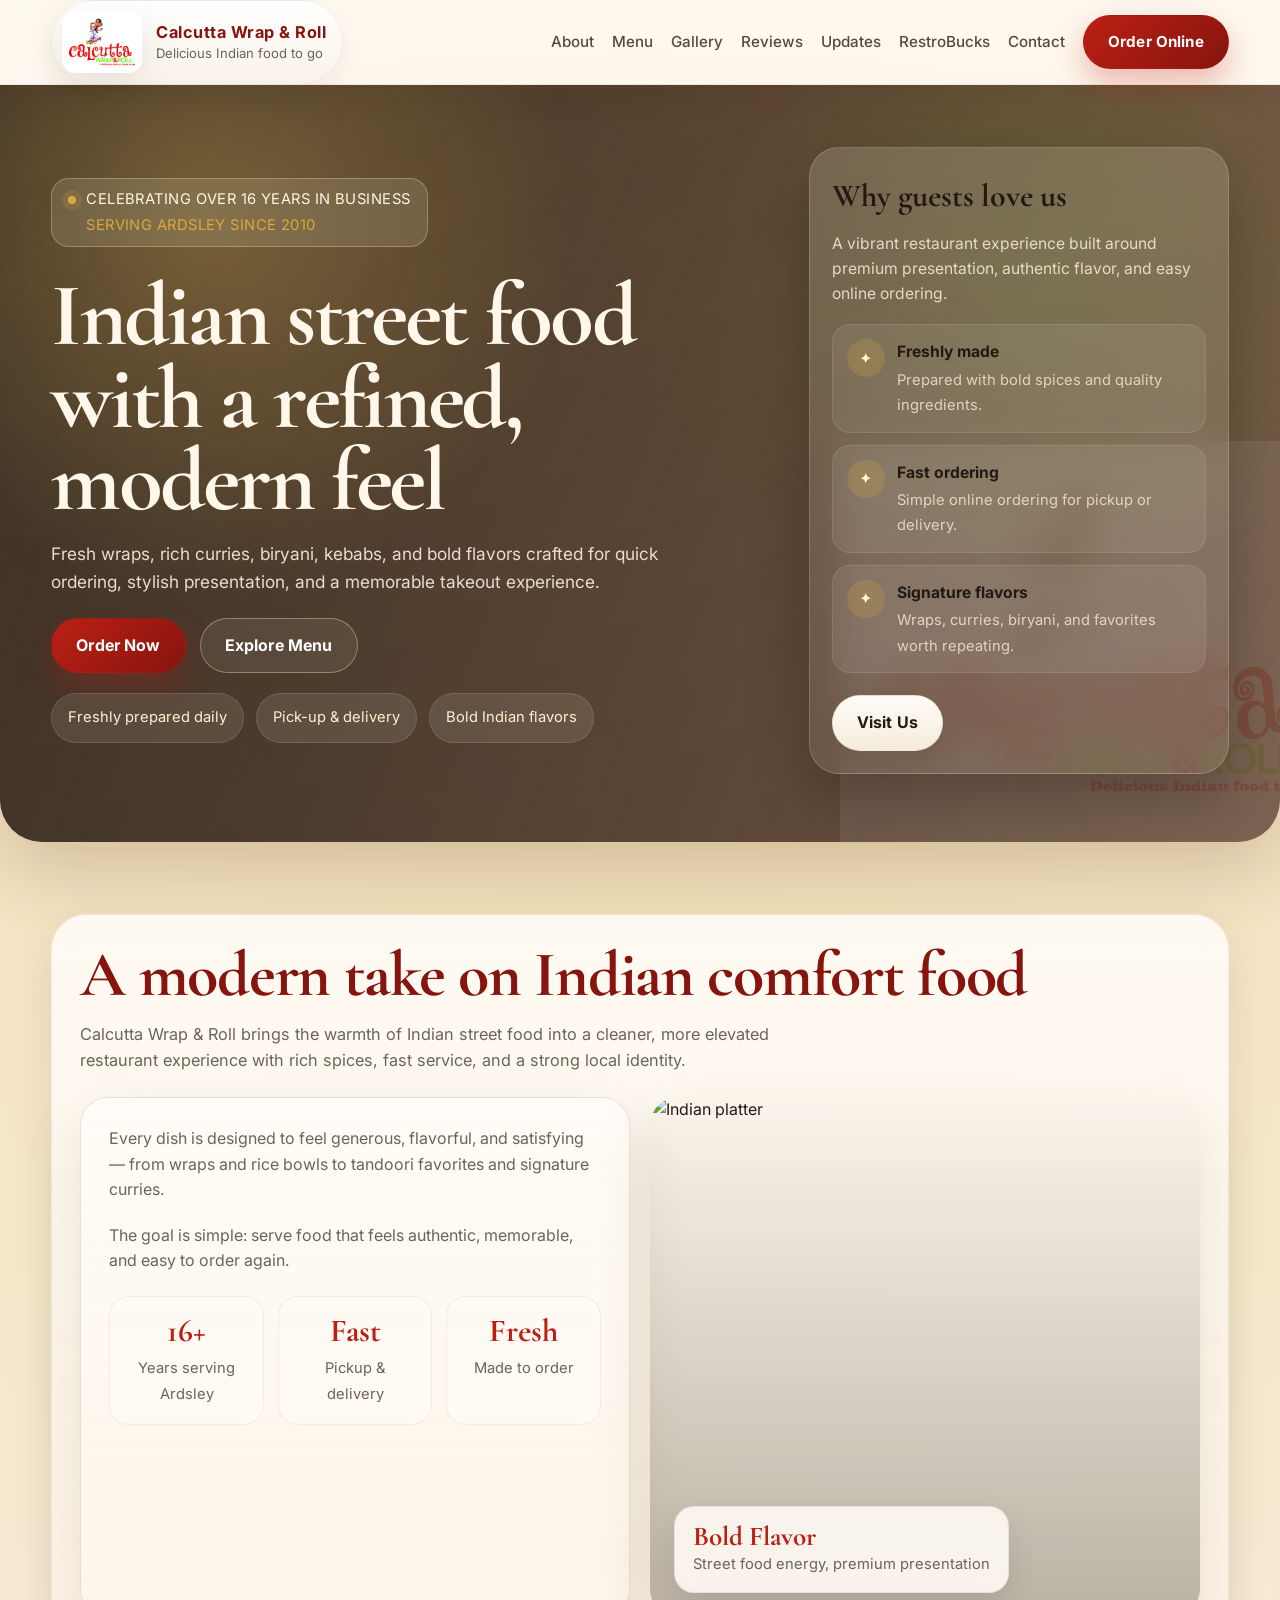
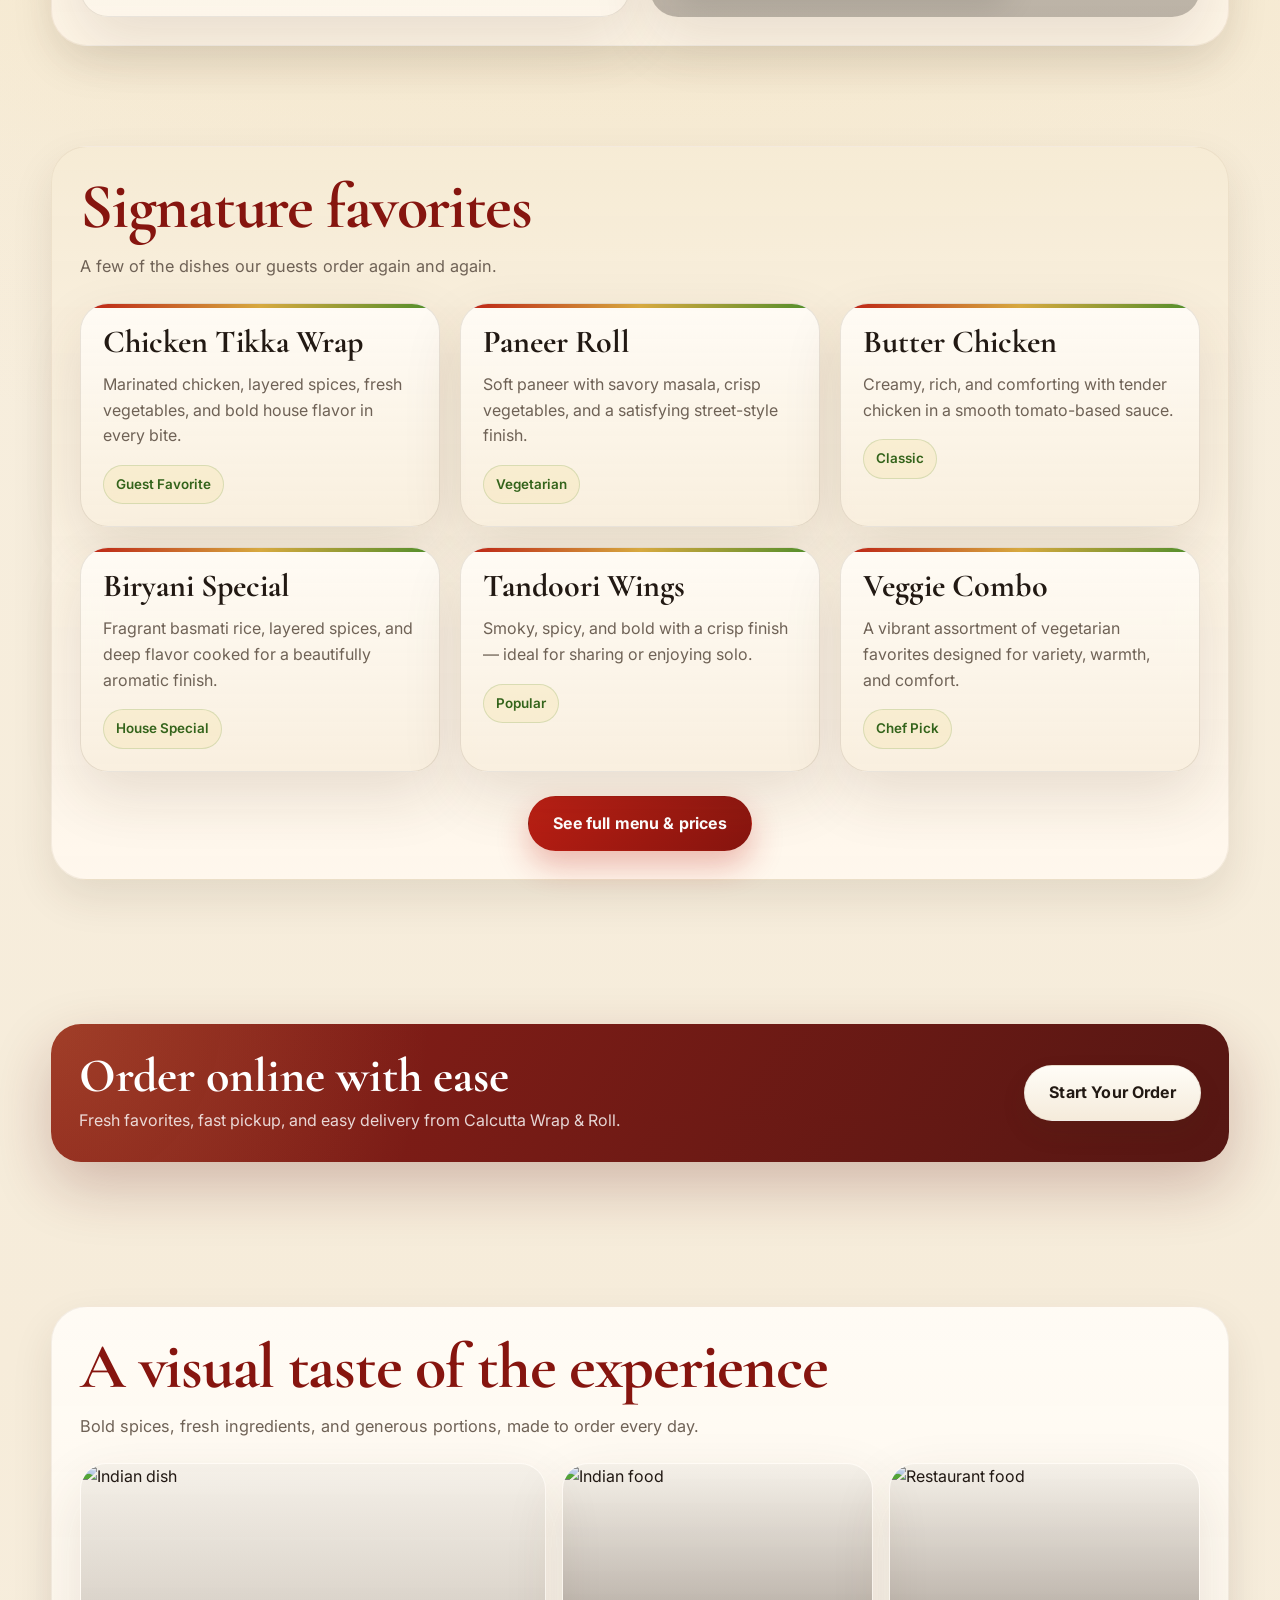
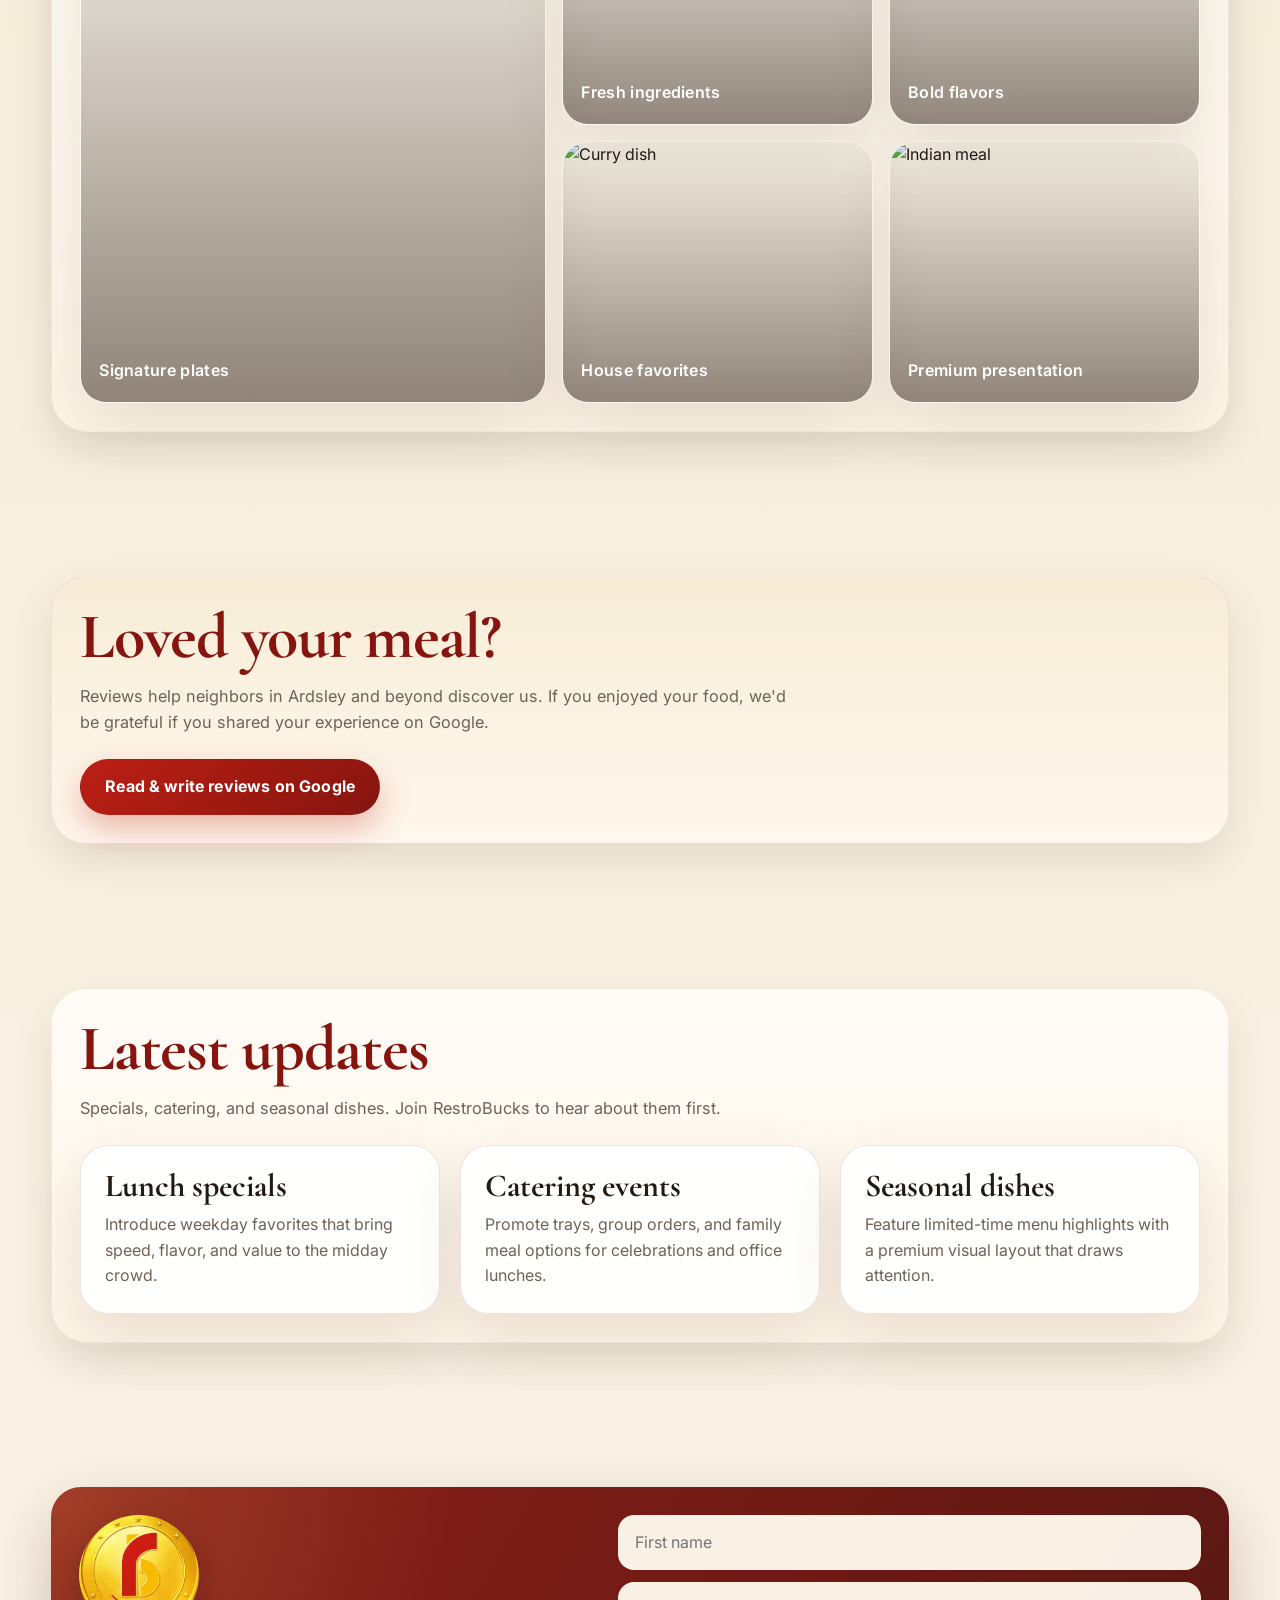
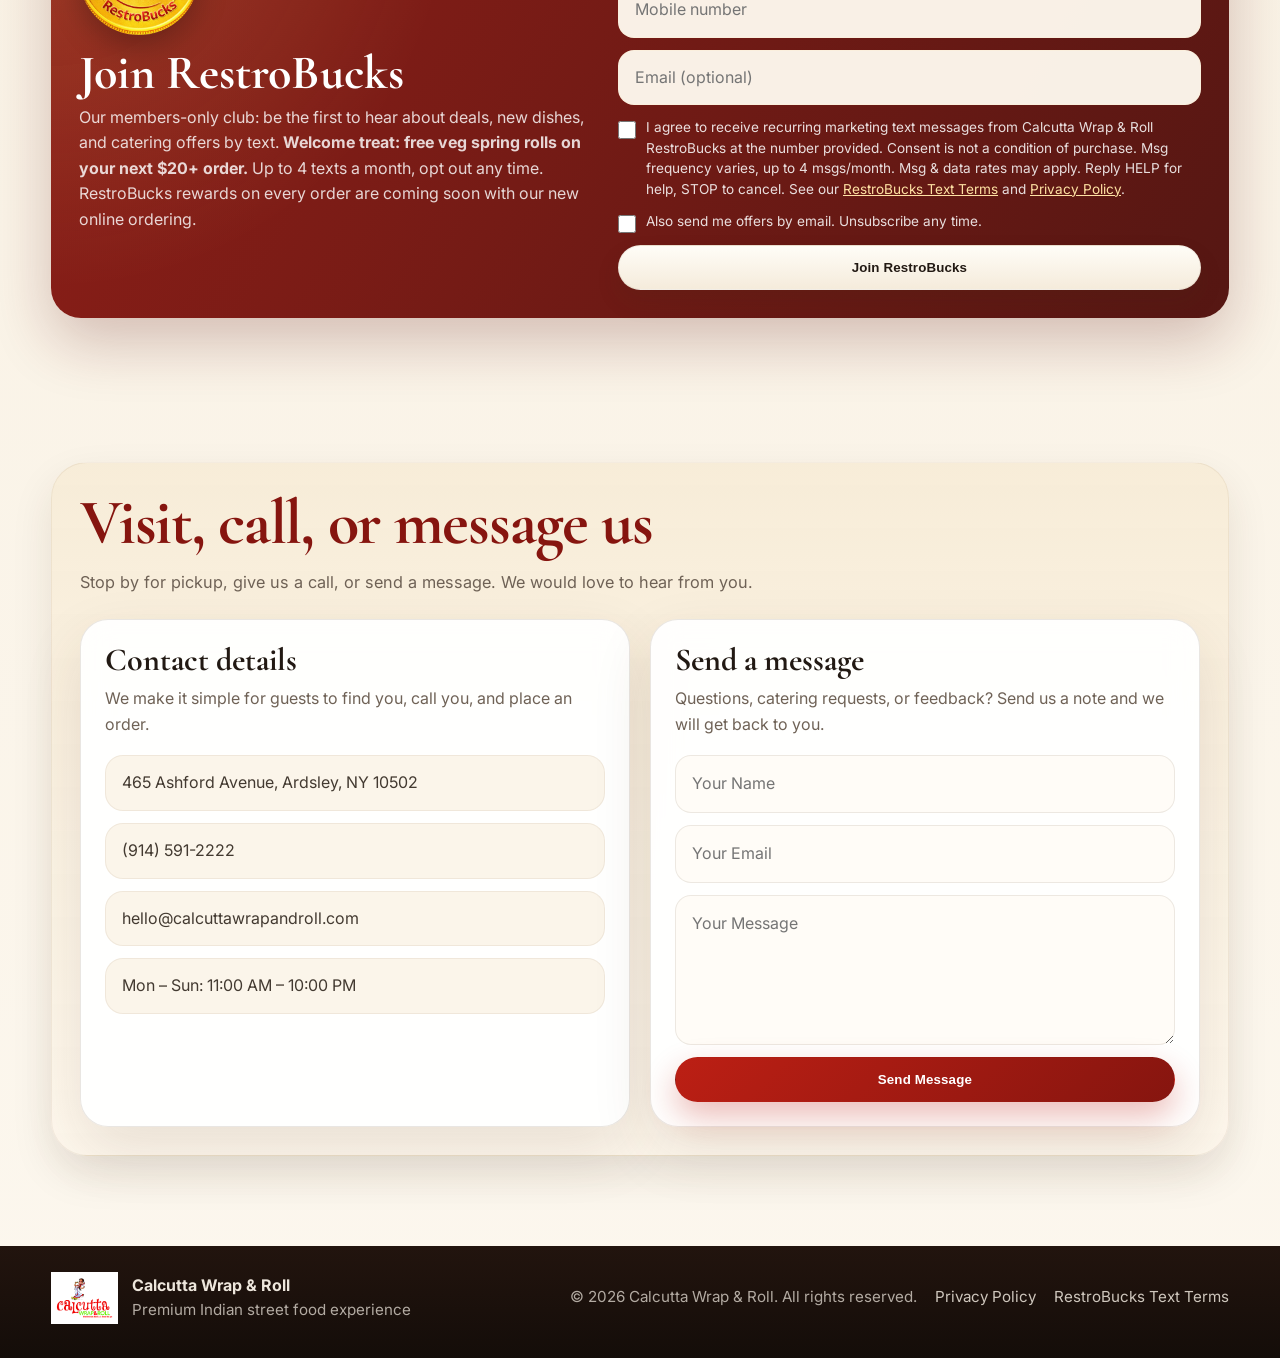
==== commit 296e04f3: "Order buttons back to www.ordercalcuttawrapandroll.com (owner's request) The /order and /south-india" ====
--- a/index.html
+++ b/index.html
@@ -1106,7 +1106,7 @@
       </a>
 
       <div class="nav-mobile">
-        <a class="btn btn-primary nav-order" href="/order" target="_blank" rel="noopener">Order</a>
+        <a class="btn btn-primary nav-order" href="https://www.ordercalcuttawrapandroll.com/" target="_blank" rel="noopener">Order</a>
         <button class="menu-toggle" type="button" aria-label="Open menu" aria-expanded="false" aria-controls="site-nav">
           <span class="menu-icon" aria-hidden="true"></span>
         </button>
@@ -1120,7 +1120,7 @@
         <a href="#updates">Updates</a>
         <a href="#restrobucks">RestroBucks</a>
         <a href="#contact">Contact</a>
-        <a class="btn btn-primary" href="/order" target="_blank" rel="noopener">Order Online</a>
+        <a class="btn btn-primary" href="https://www.ordercalcuttawrapandroll.com/" target="_blank" rel="noopener">Order Online</a>
       </nav>
     </div>
   </header>
@@ -1138,7 +1138,7 @@
         </p>
 
         <div class="hero-actions">
-          <a class="btn btn-primary" href="/order" target="_blank" rel="noopener">Order Now</a>
+          <a class="btn btn-primary" href="https://www.ordercalcuttawrapandroll.com/" target="_blank" rel="noopener">Order Now</a>
           <a class="btn btn-outline" href="#menu">Explore Menu</a>
         </div>
 
@@ -1290,7 +1290,7 @@
       </div>
 
       <div class="menu-cta">
-        <a class="btn btn-primary" href="/order" target="_blank" rel="noopener">See full menu &amp; prices</a>
+        <a class="btn btn-primary" href="https://www.ordercalcuttawrapandroll.com/" target="_blank" rel="noopener">See full menu &amp; prices</a>
       </div>
     </div>
   </section>
@@ -1304,7 +1304,7 @@
             Fresh favorites, fast pickup, and easy delivery from Calcutta Wrap & Roll.
           </p>
         </div>
-        <a class="btn btn-light" href="/order" target="_blank" rel="noopener">Start Your Order</a>
+        <a class="btn btn-light" href="https://www.ordercalcuttawrapandroll.com/" target="_blank" rel="noopener">Start Your Order</a>
       </div>
     </div>
   </section>
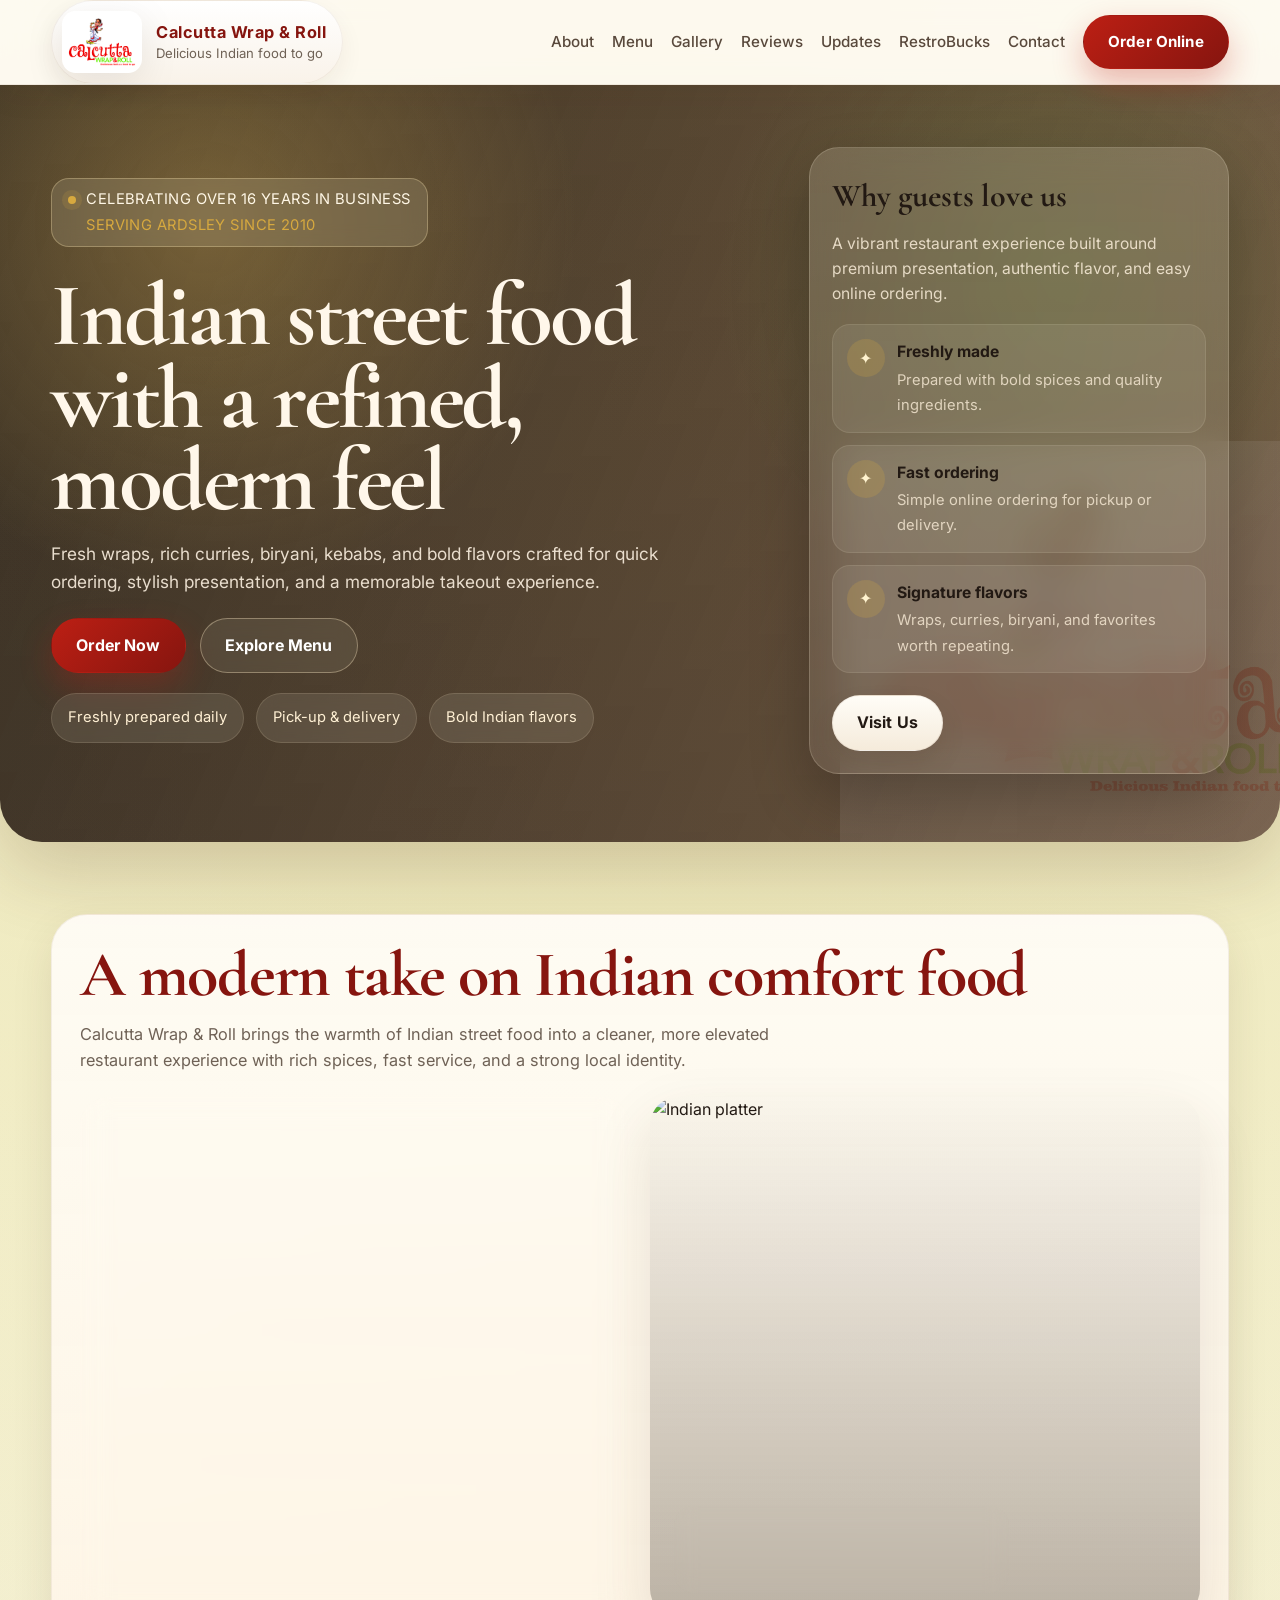
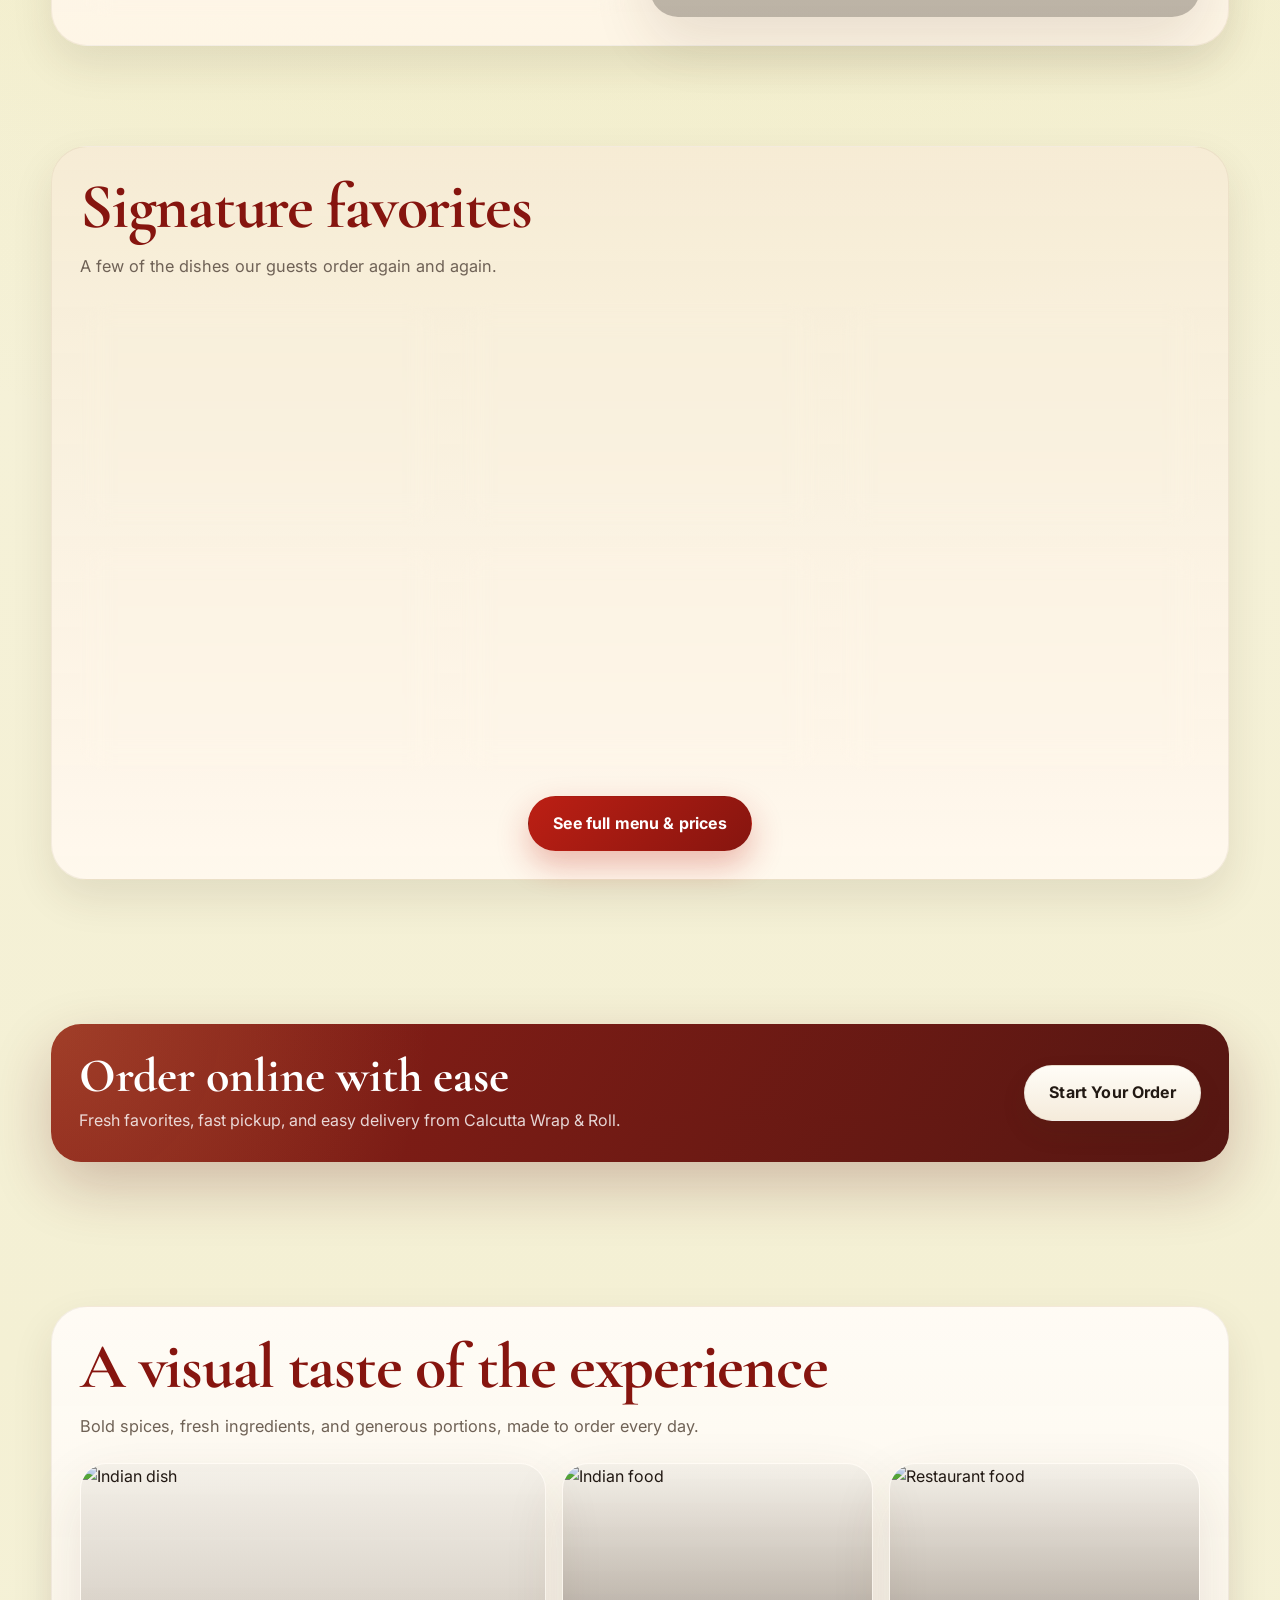
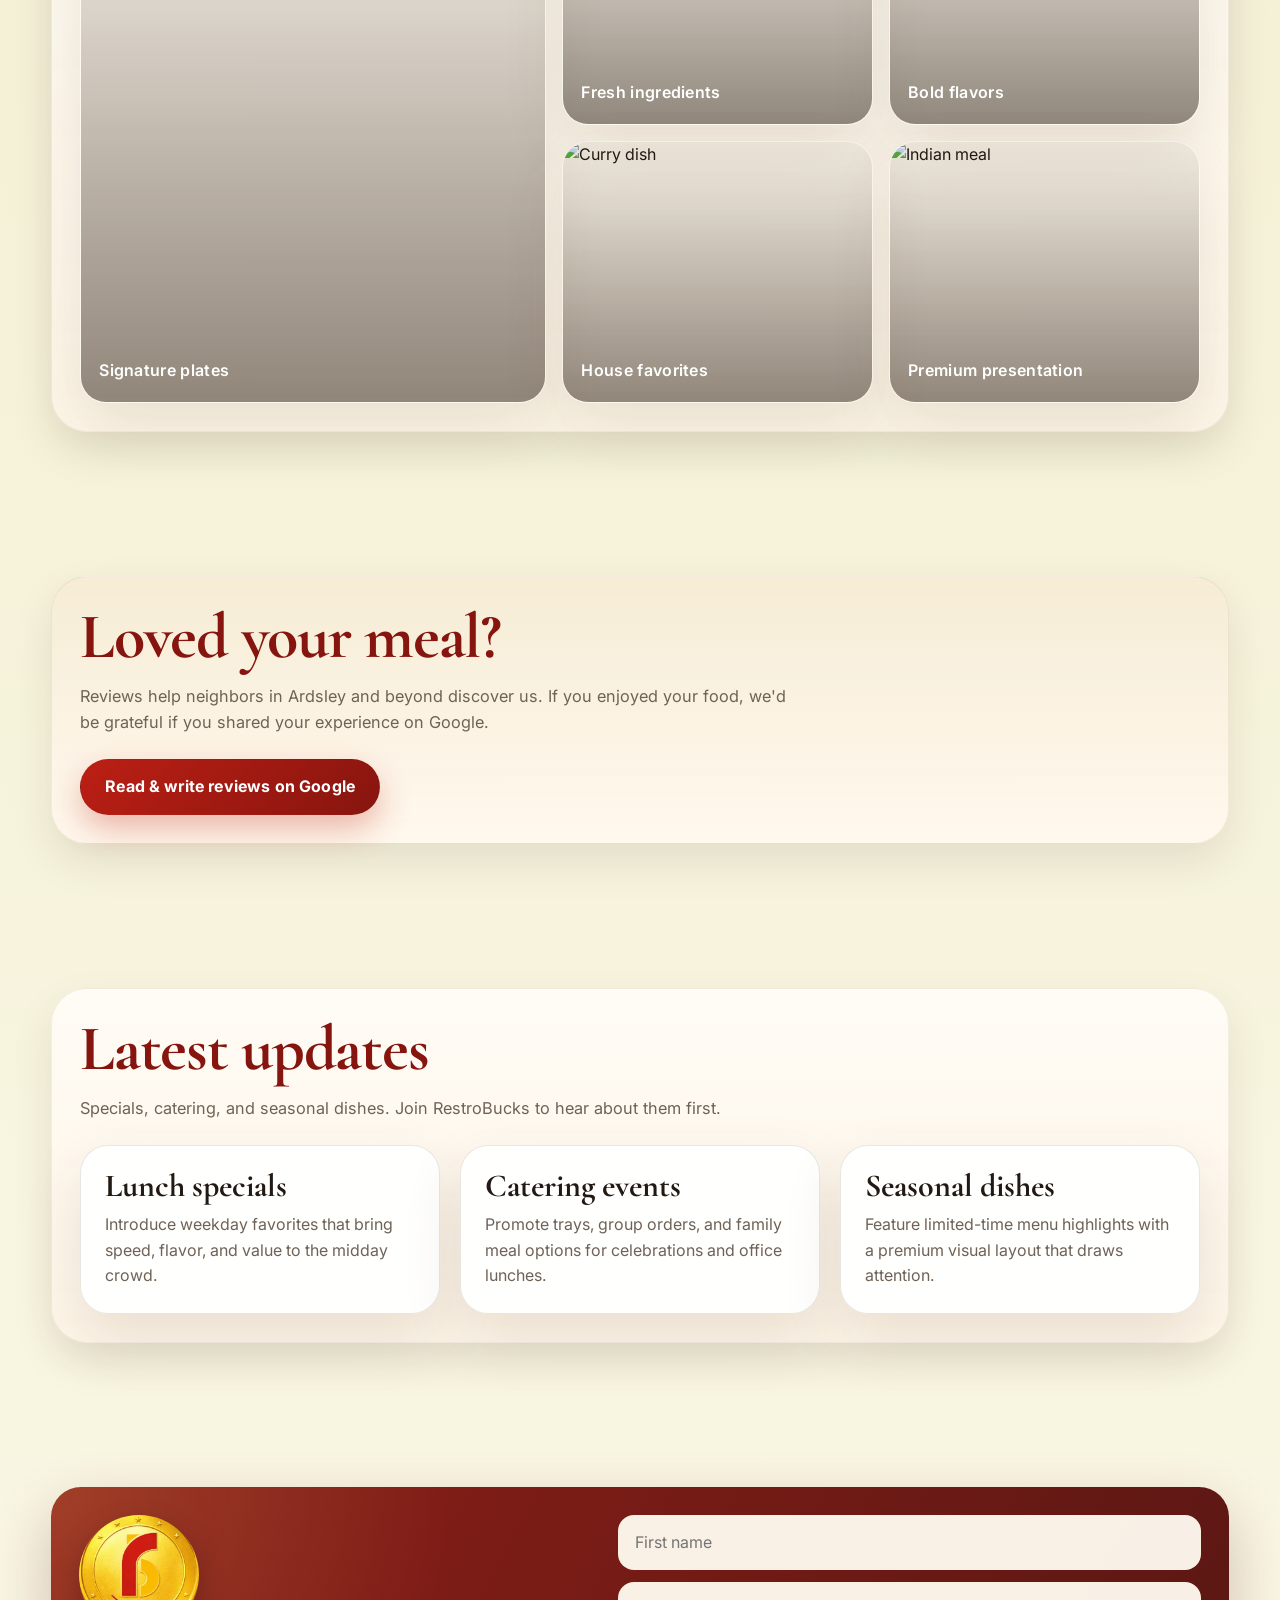
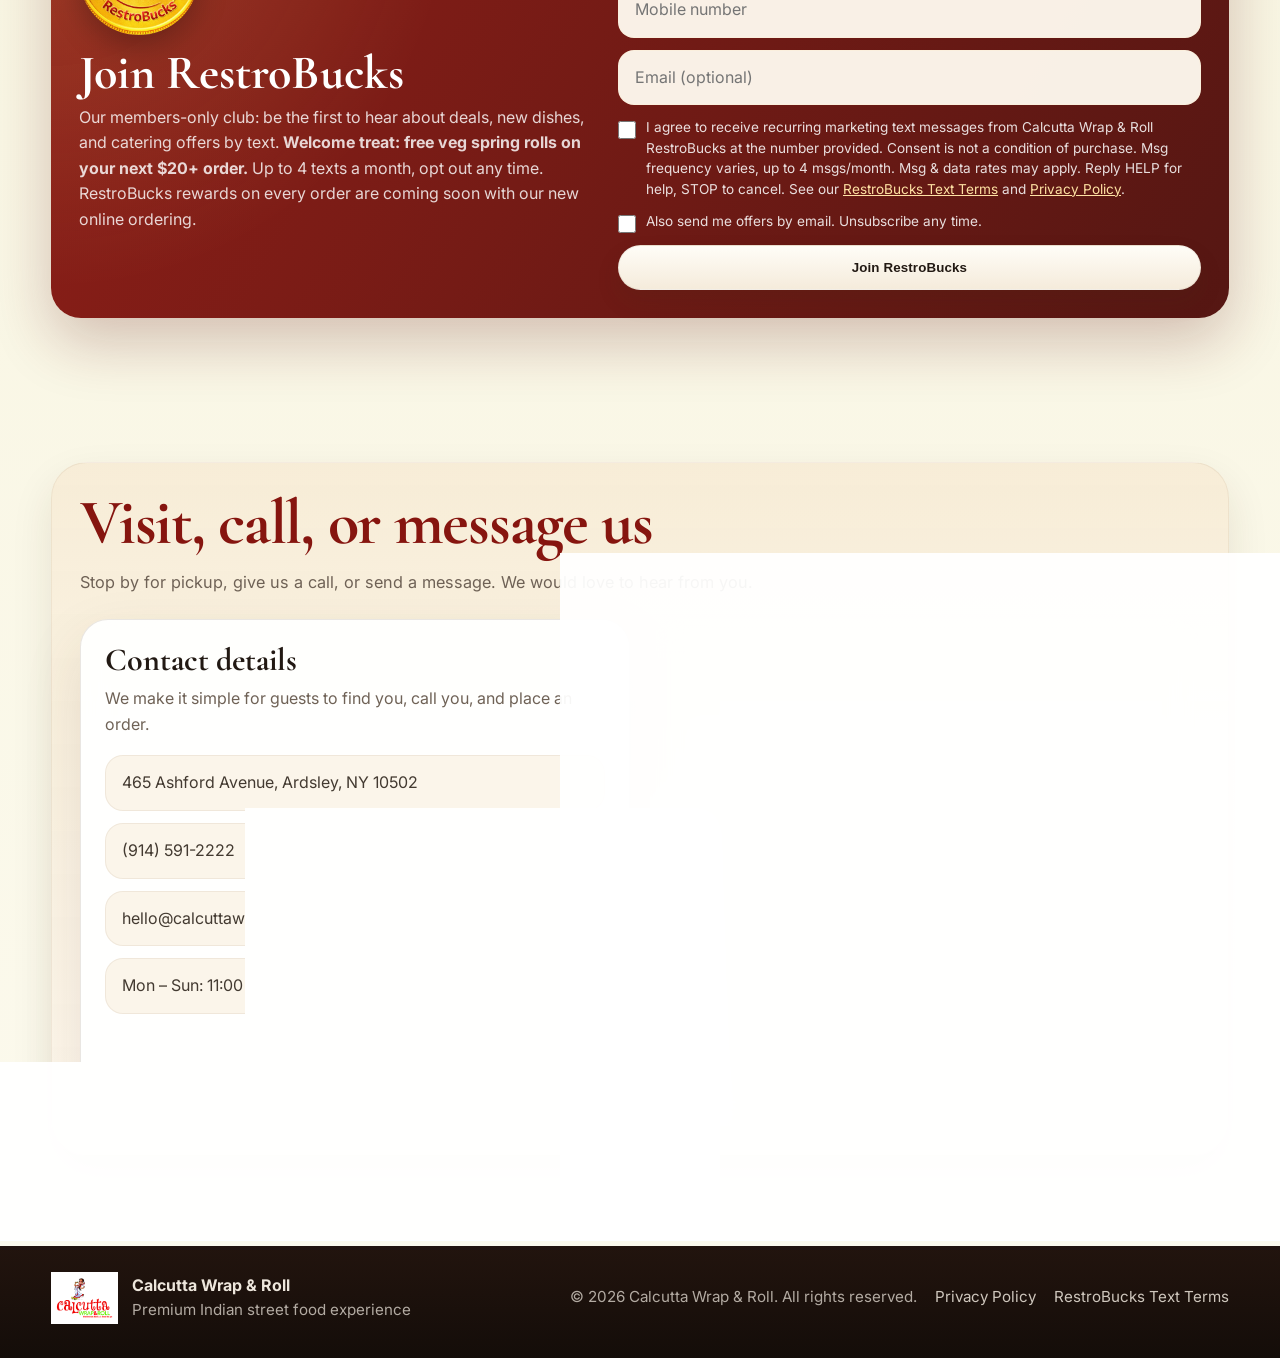
==== commit 52e6559a: "Tint the page with a light shade of the store's new chartreuse walls Co-Authored-By: Claude Opus 5.5" ====
--- a/index.html
+++ b/index.html
@@ -28,8 +28,9 @@
       --muted: #6f6256;
       --primary: #bc1f14;
       --primary-dark: #86150f;
-      --accent: #4d8d2a;
-      --accent-dark: #34641b;
+      --accent: #7d780c;
+      --accent-dark: #5c5808;
+      --lime: #c9c11c; /* the store's chartreuse walls */
       --gold: #d7a93f;
       --gold-soft: #f5e2ab;
       --border: rgba(79, 49, 24, 0.12);
@@ -51,8 +52,8 @@
       font-family: "Inter", sans-serif;
       color: var(--text);
       background:
-        radial-gradient(circle at top, rgba(236, 195, 105, 0.52) 0%, rgba(247, 239, 223, 0) 34%),
-        linear-gradient(180deg, #f8f1e3 0%, #f6ecda 48%, #fcf7ee 100%);
+        radial-gradient(circle at top, rgba(205, 196, 40, 0.30) 0%, rgba(247, 239, 223, 0) 34%),
+        linear-gradient(180deg, #f7f3df 0%, #f4f0d4 48%, #fcfaee 100%);
       line-height: 1.6;
       min-height: 100vh;
     }
@@ -711,7 +712,7 @@
       inset: 0 auto auto 0;
       width: 100%;
       height: 4px;
-      background: linear-gradient(90deg, var(--primary), var(--gold), var(--accent));
+      background: linear-gradient(90deg, var(--primary), var(--gold), var(--lime));
     }
 
     .menu-card:hover {
@@ -750,9 +751,9 @@
       display: inline-block;
       padding: 8px 12px;
       border-radius: 999px;
-      background: rgba(246, 228, 181, 0.42);
+      background: rgba(214, 206, 60, 0.18);
       color: var(--accent-dark);
-      border: 1px solid rgba(77, 141, 42, 0.18);
+      border: 1px solid rgba(185, 177, 20, 0.38);
       font-size: 0.84rem;
       font-weight: 600;
     }
@@ -1106,7 +1107,7 @@
       </a>
 
       <div class="nav-mobile">
-        <a class="btn btn-primary nav-order" href="https://www.ordercalcuttawrapandroll.com/" target="_blank" rel="noopener">Order</a>
+        <a class="btn btn-primary nav-order" href="/order" target="_blank" rel="noopener">Order</a>
         <button class="menu-toggle" type="button" aria-label="Open menu" aria-expanded="false" aria-controls="site-nav">
           <span class="menu-icon" aria-hidden="true"></span>
         </button>
@@ -1120,7 +1121,7 @@
         <a href="#updates">Updates</a>
         <a href="#restrobucks">RestroBucks</a>
         <a href="#contact">Contact</a>
-        <a class="btn btn-primary" href="https://www.ordercalcuttawrapandroll.com/" target="_blank" rel="noopener">Order Online</a>
+        <a class="btn btn-primary" href="/order" target="_blank" rel="noopener">Order Online</a>
       </nav>
     </div>
   </header>
@@ -1138,7 +1139,7 @@
         </p>
 
         <div class="hero-actions">
-          <a class="btn btn-primary" href="https://www.ordercalcuttawrapandroll.com/" target="_blank" rel="noopener">Order Now</a>
+          <a class="btn btn-primary" href="/order" target="_blank" rel="noopener">Order Now</a>
           <a class="btn btn-outline" href="#menu">Explore Menu</a>
         </div>
 
@@ -1290,7 +1291,7 @@
       </div>
 
       <div class="menu-cta">
-        <a class="btn btn-primary" href="https://www.ordercalcuttawrapandroll.com/" target="_blank" rel="noopener">See full menu &amp; prices</a>
+        <a class="btn btn-primary" href="/order" target="_blank" rel="noopener">See full menu &amp; prices</a>
       </div>
     </div>
   </section>
@@ -1304,7 +1305,7 @@
             Fresh favorites, fast pickup, and easy delivery from Calcutta Wrap & Roll.
           </p>
         </div>
-        <a class="btn btn-light" href="https://www.ordercalcuttawrapandroll.com/" target="_blank" rel="noopener">Start Your Order</a>
+        <a class="btn btn-light" href="/order" target="_blank" rel="noopener">Start Your Order</a>
       </div>
     </div>
   </section>
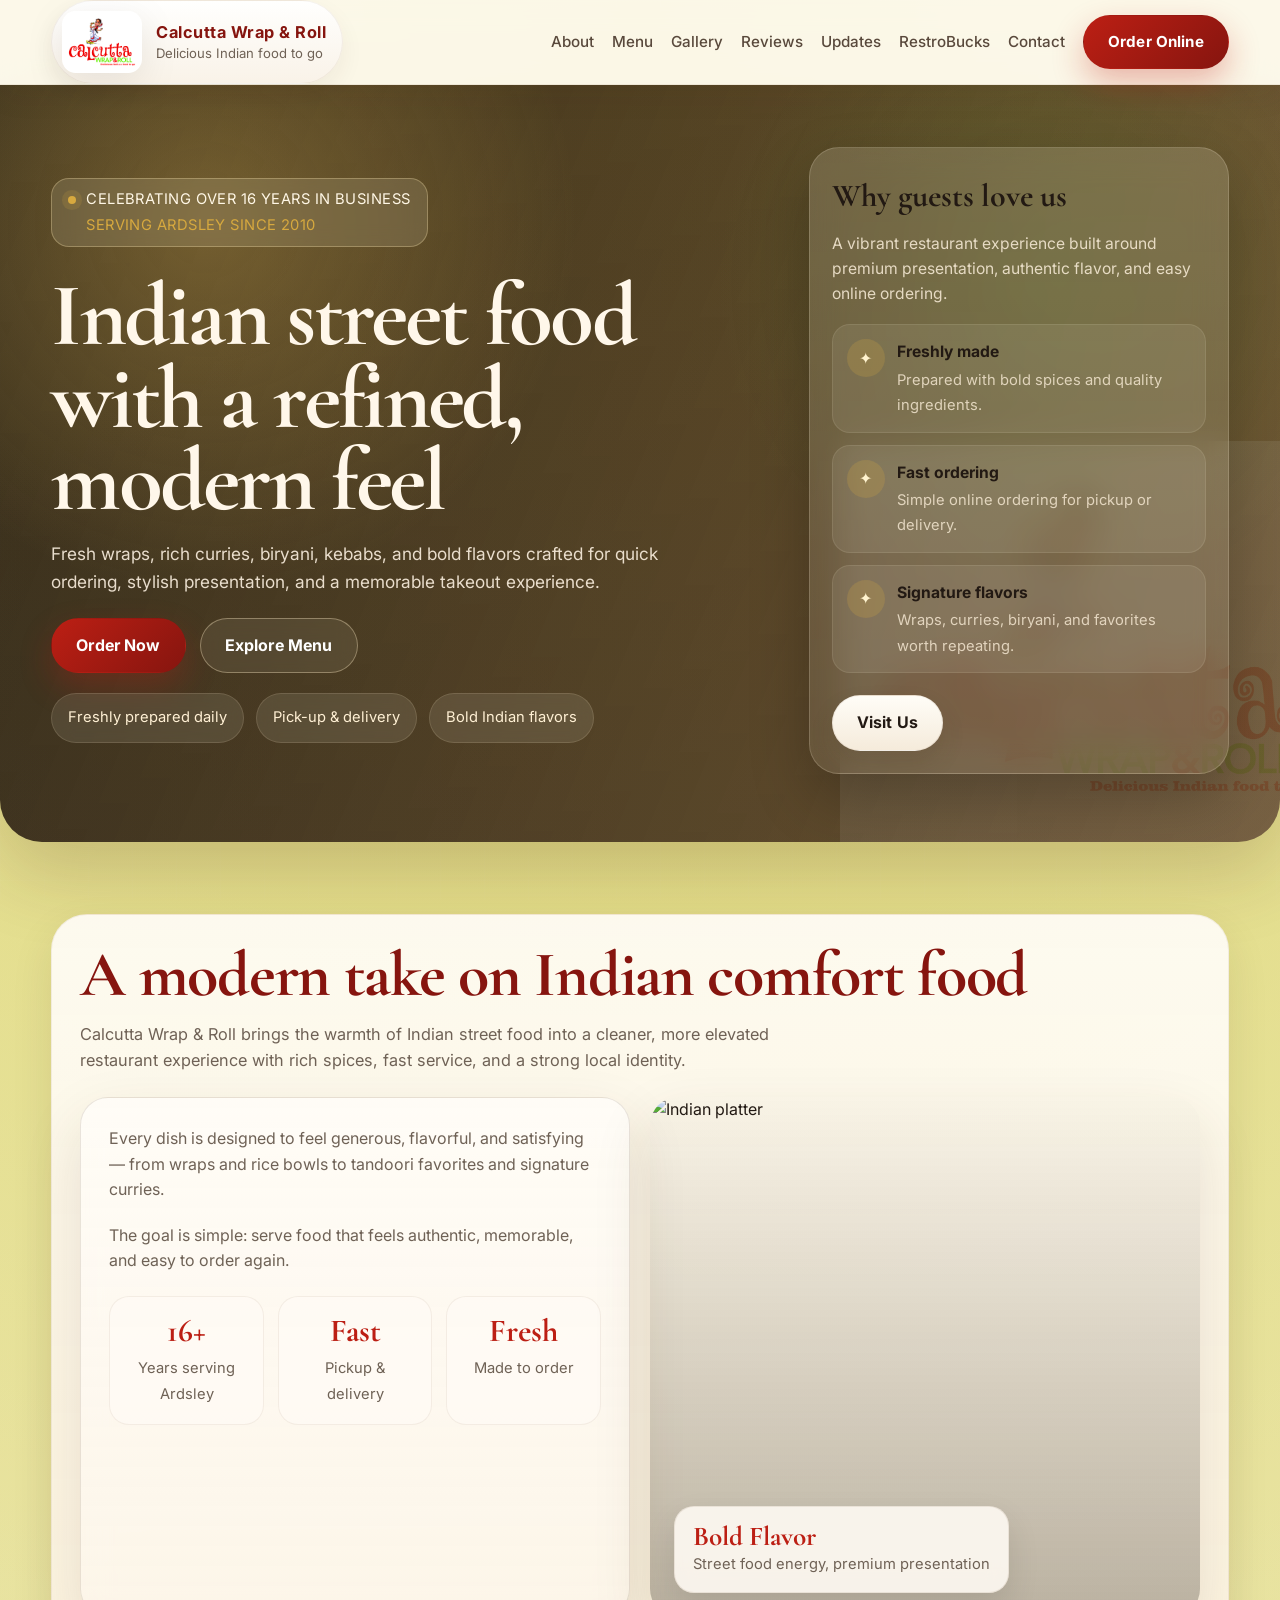
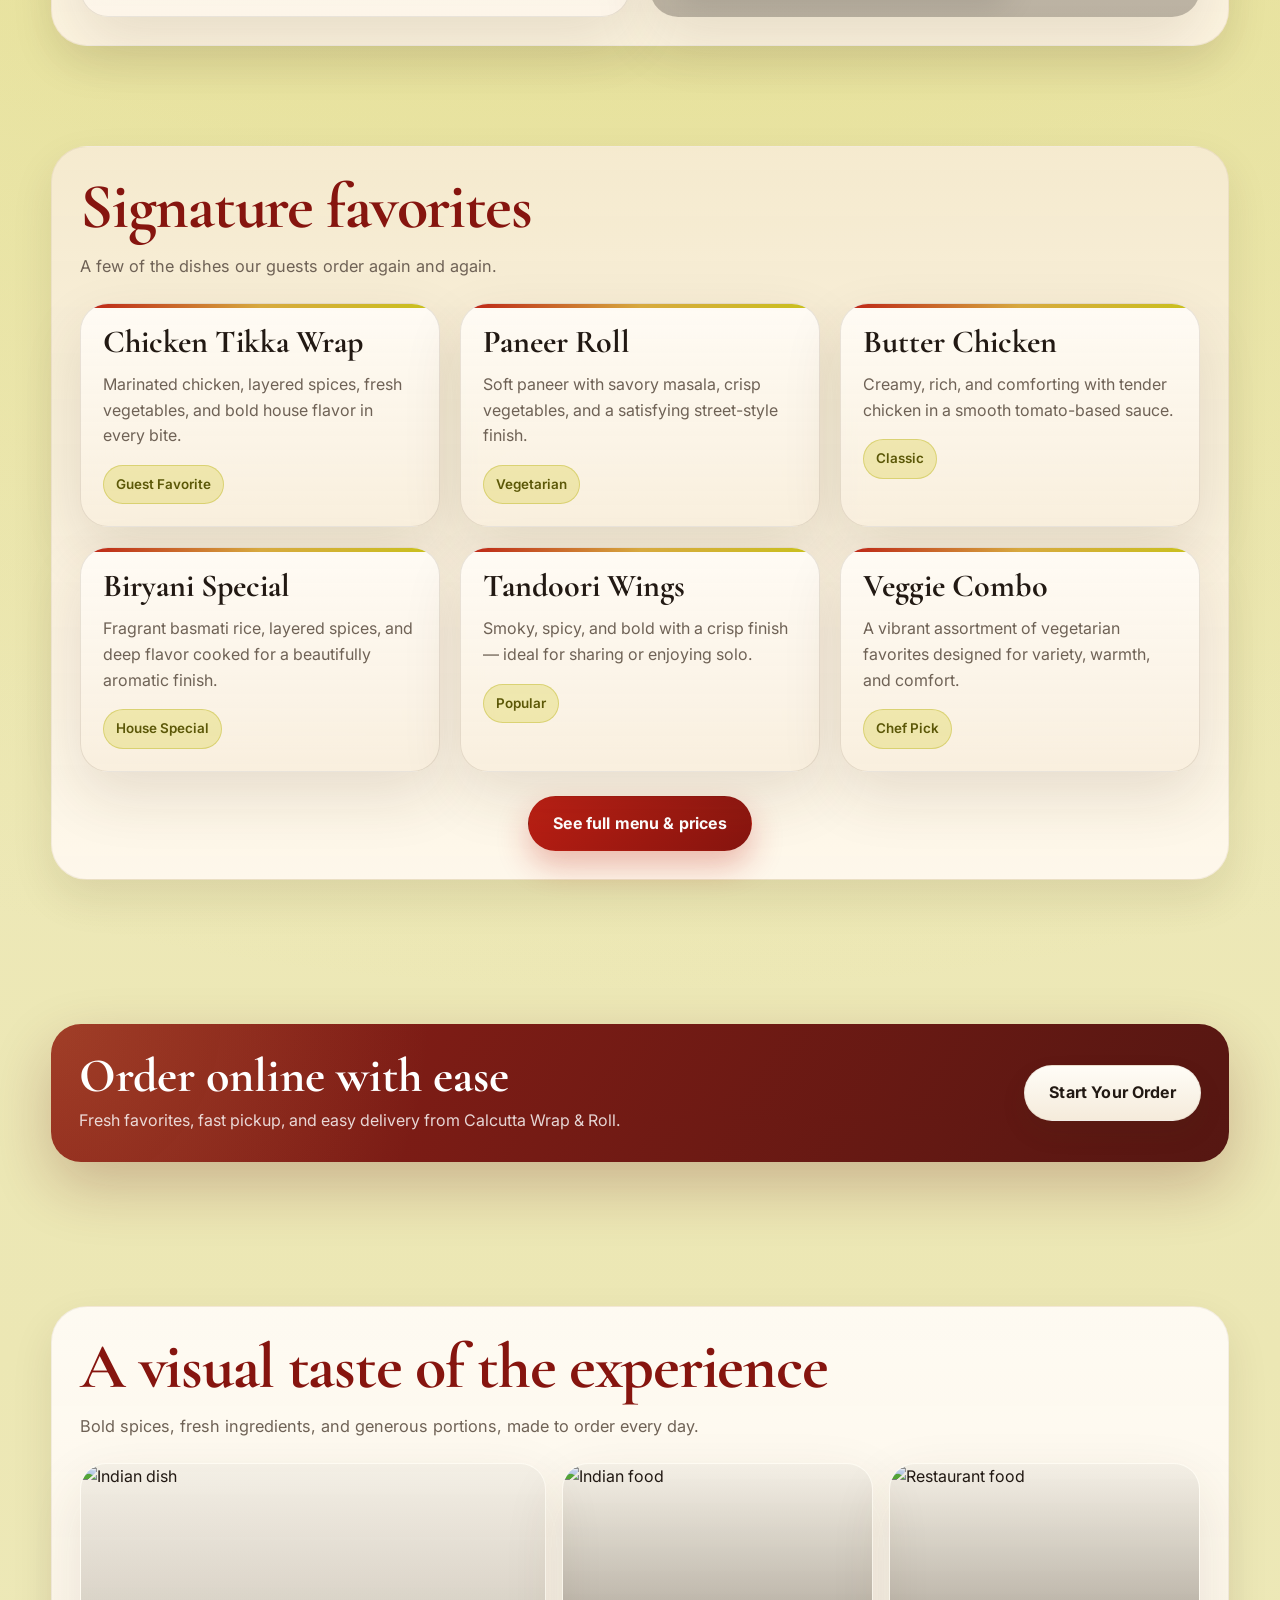
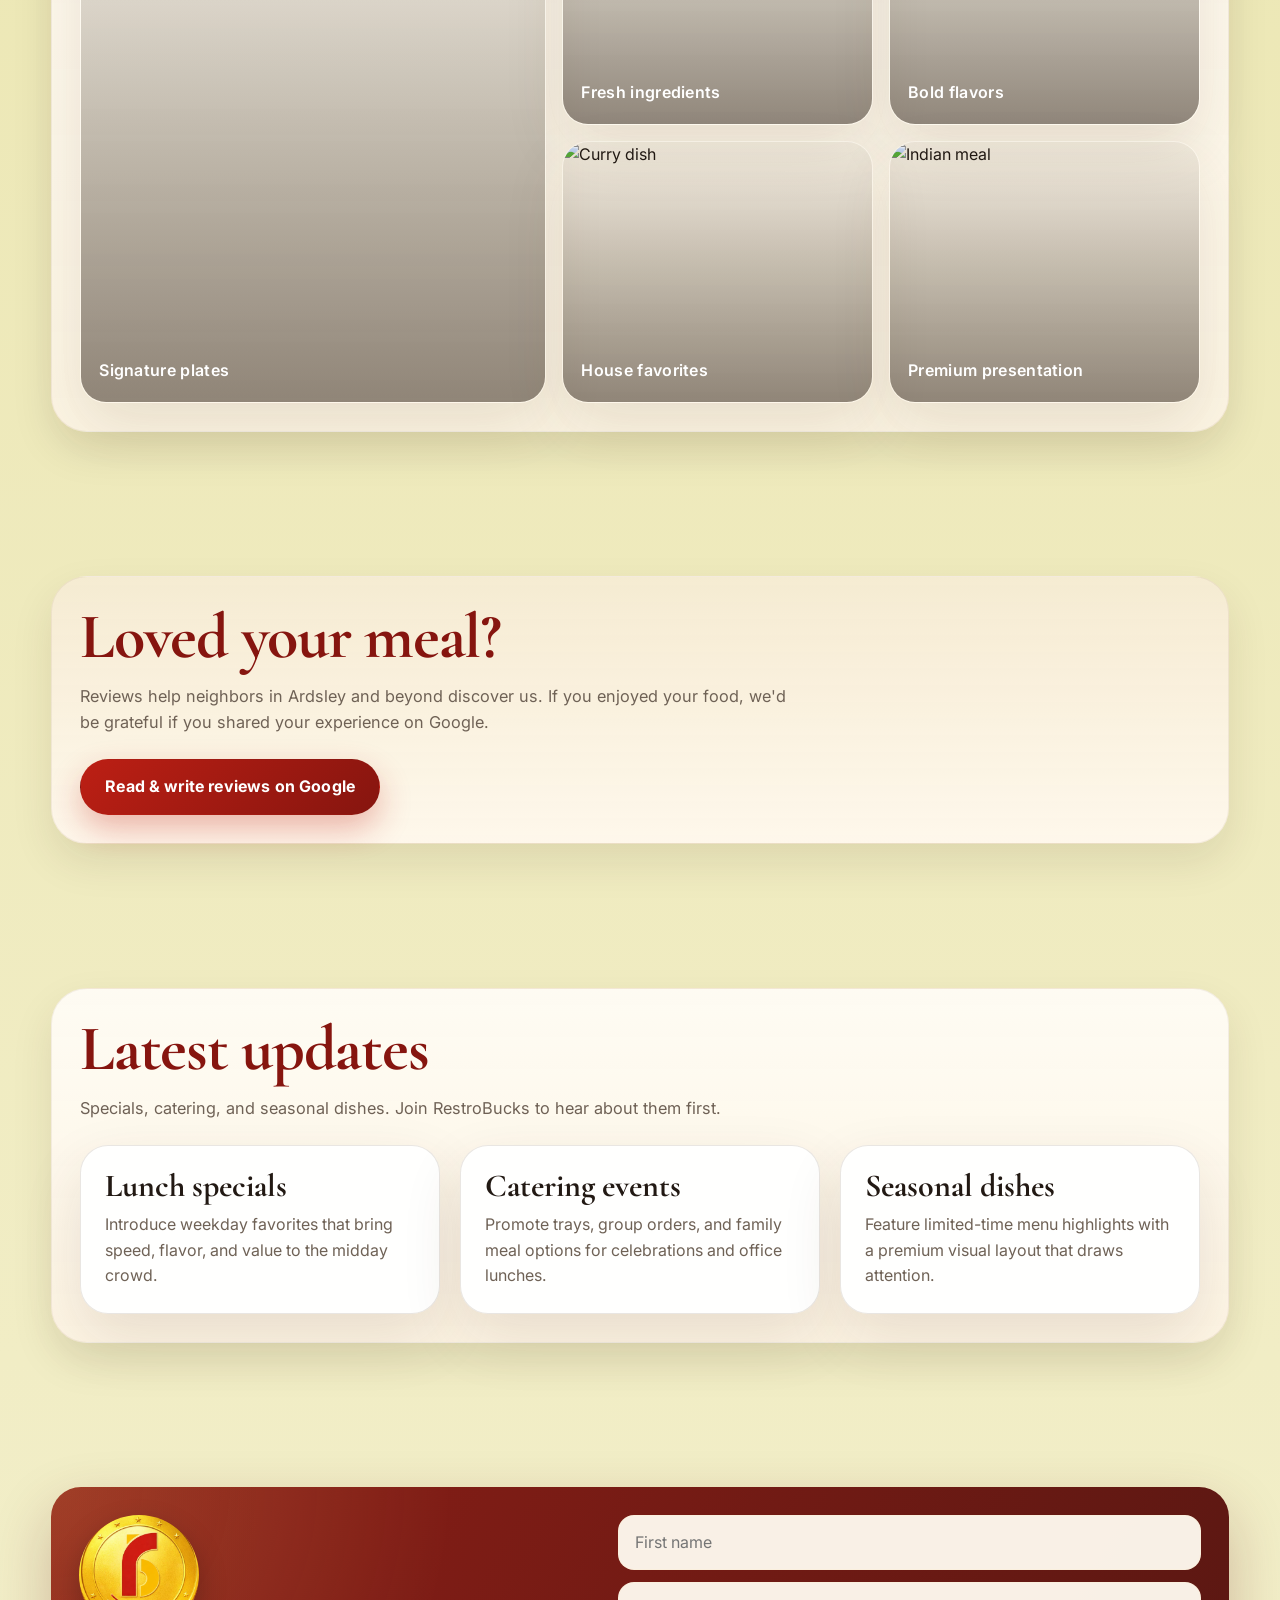
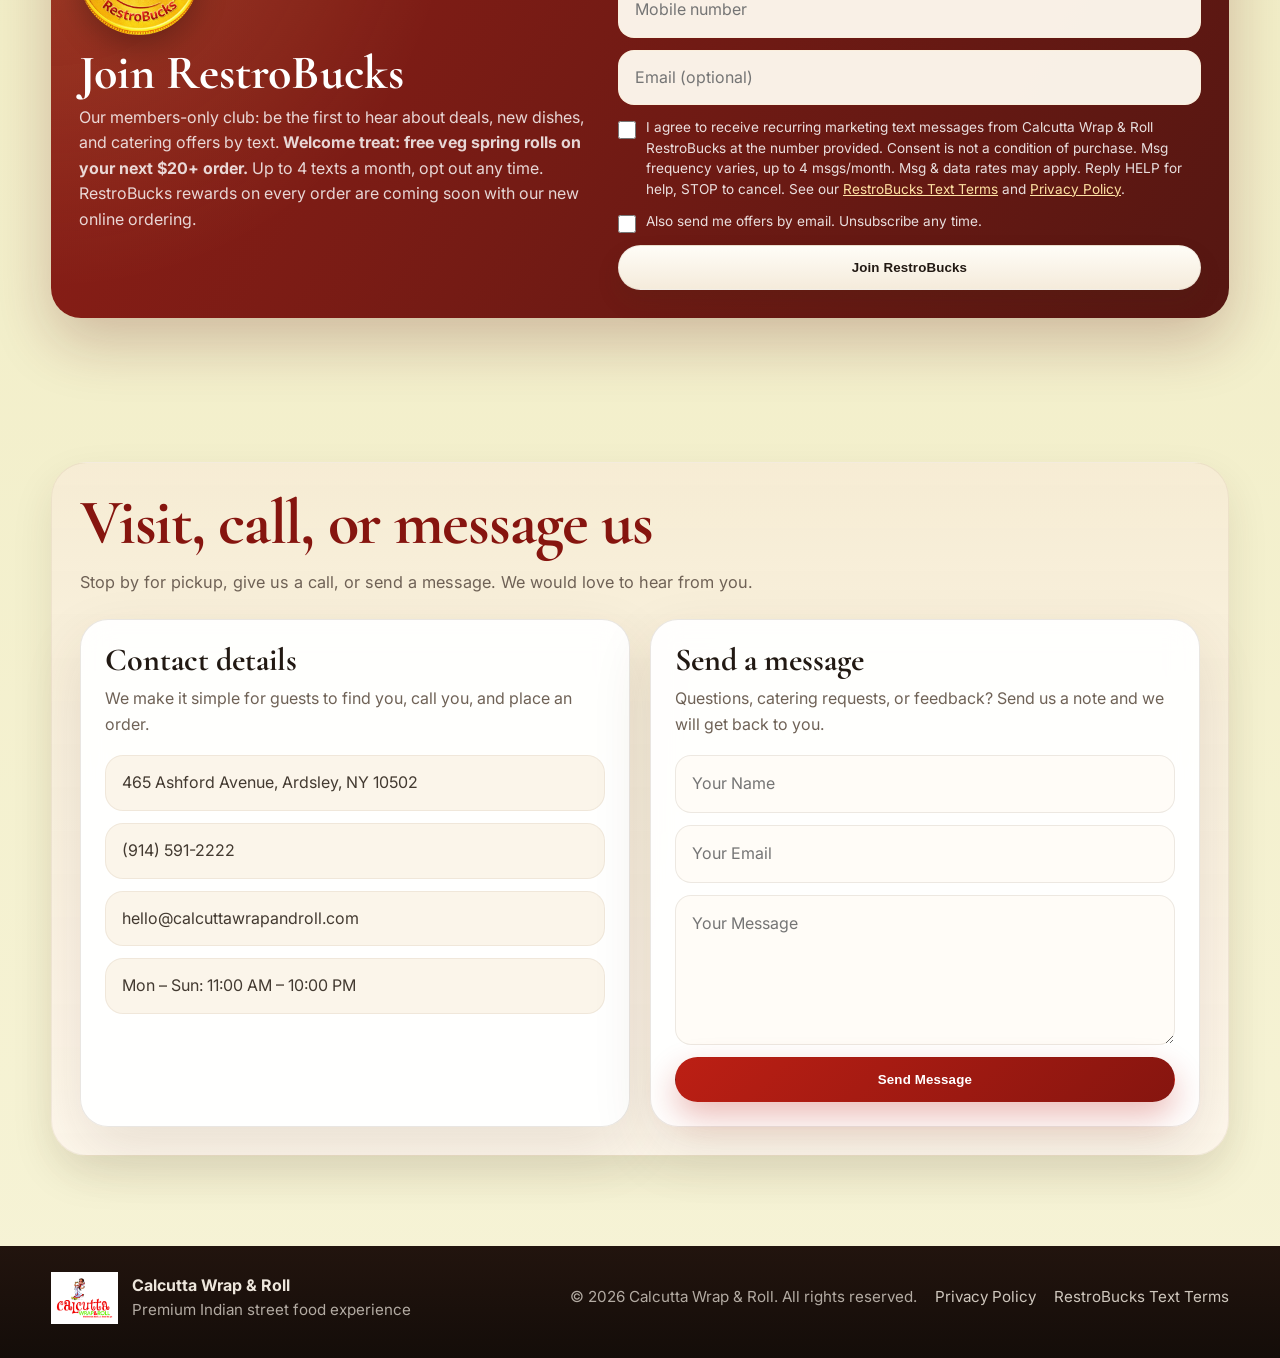
==== commit 34795978: "Stronger chartreuse background Co-Authored-By: Claude Opus 5.5 <noreply@anthropic.com> Claude-Sessio" ====
--- a/index.html
+++ b/index.html
@@ -52,8 +52,8 @@
       font-family: "Inter", sans-serif;
       color: var(--text);
       background:
-        radial-gradient(circle at top, rgba(205, 196, 40, 0.30) 0%, rgba(247, 239, 223, 0) 34%),
-        linear-gradient(180deg, #f7f3df 0%, #f4f0d4 48%, #fcfaee 100%);
+        radial-gradient(circle at top, rgba(205, 196, 40, 0.55) 0%, rgba(247, 239, 223, 0) 42%),
+        linear-gradient(180deg, #f1edc4 0%, #ece7b4 48%, #f6f3d6 100%);
       line-height: 1.6;
       min-height: 100vh;
     }
@@ -751,7 +751,7 @@
       display: inline-block;
       padding: 8px 12px;
       border-radius: 999px;
-      background: rgba(214, 206, 60, 0.18);
+      background: rgba(214, 206, 60, 0.32);
       color: var(--accent-dark);
       border: 1px solid rgba(185, 177, 20, 0.38);
       font-size: 0.84rem;
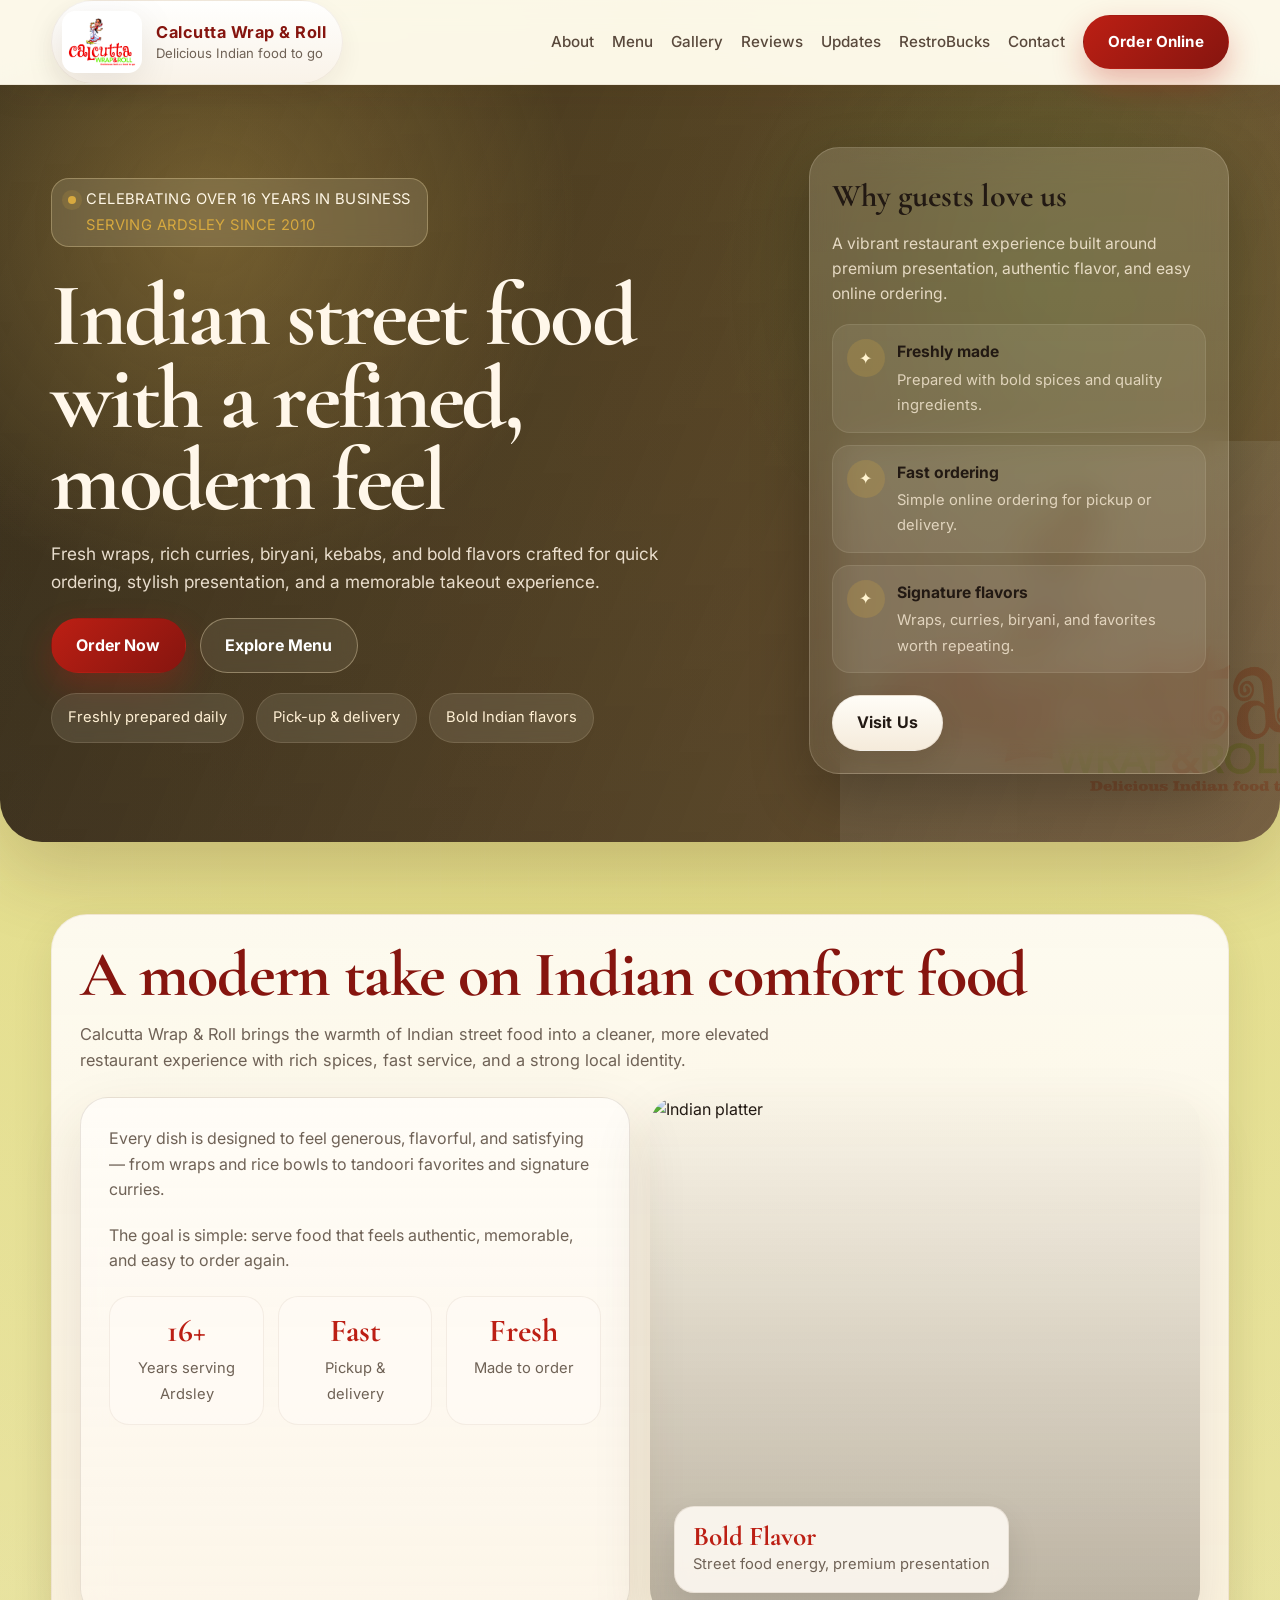
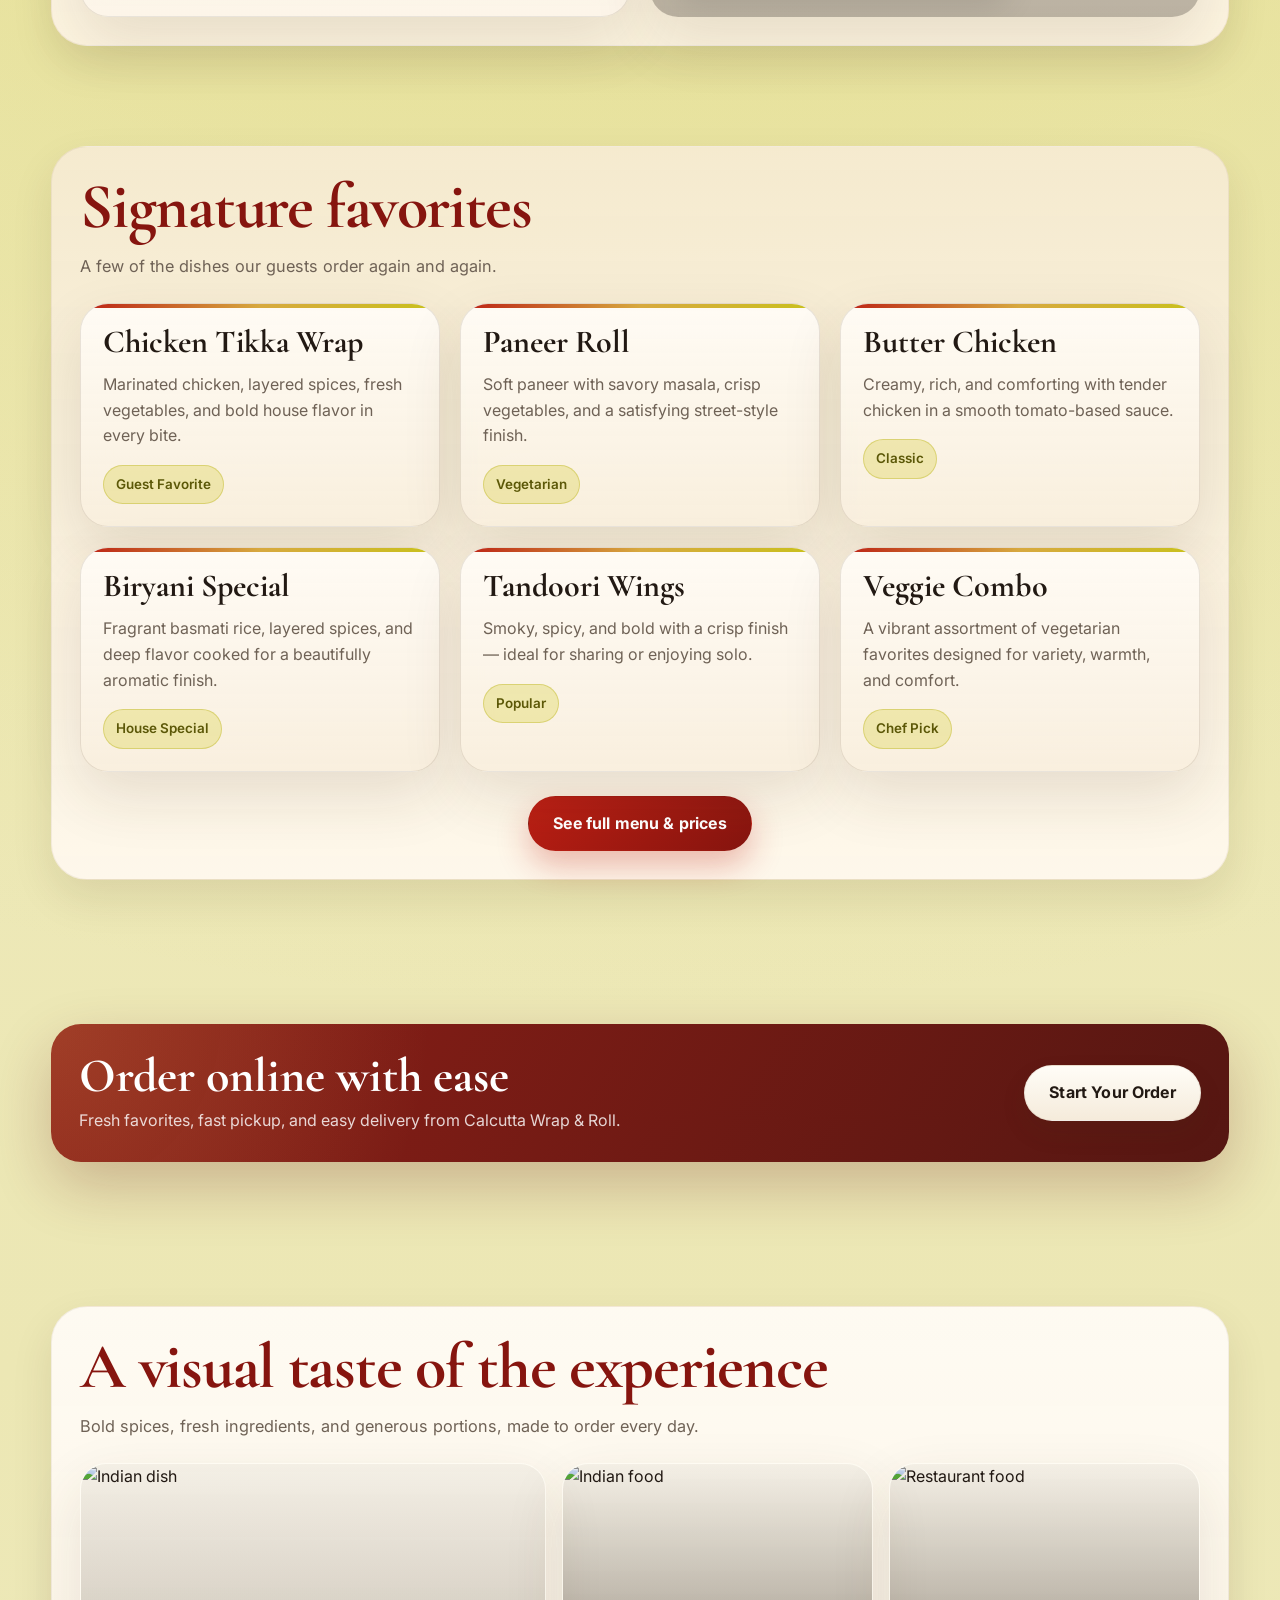
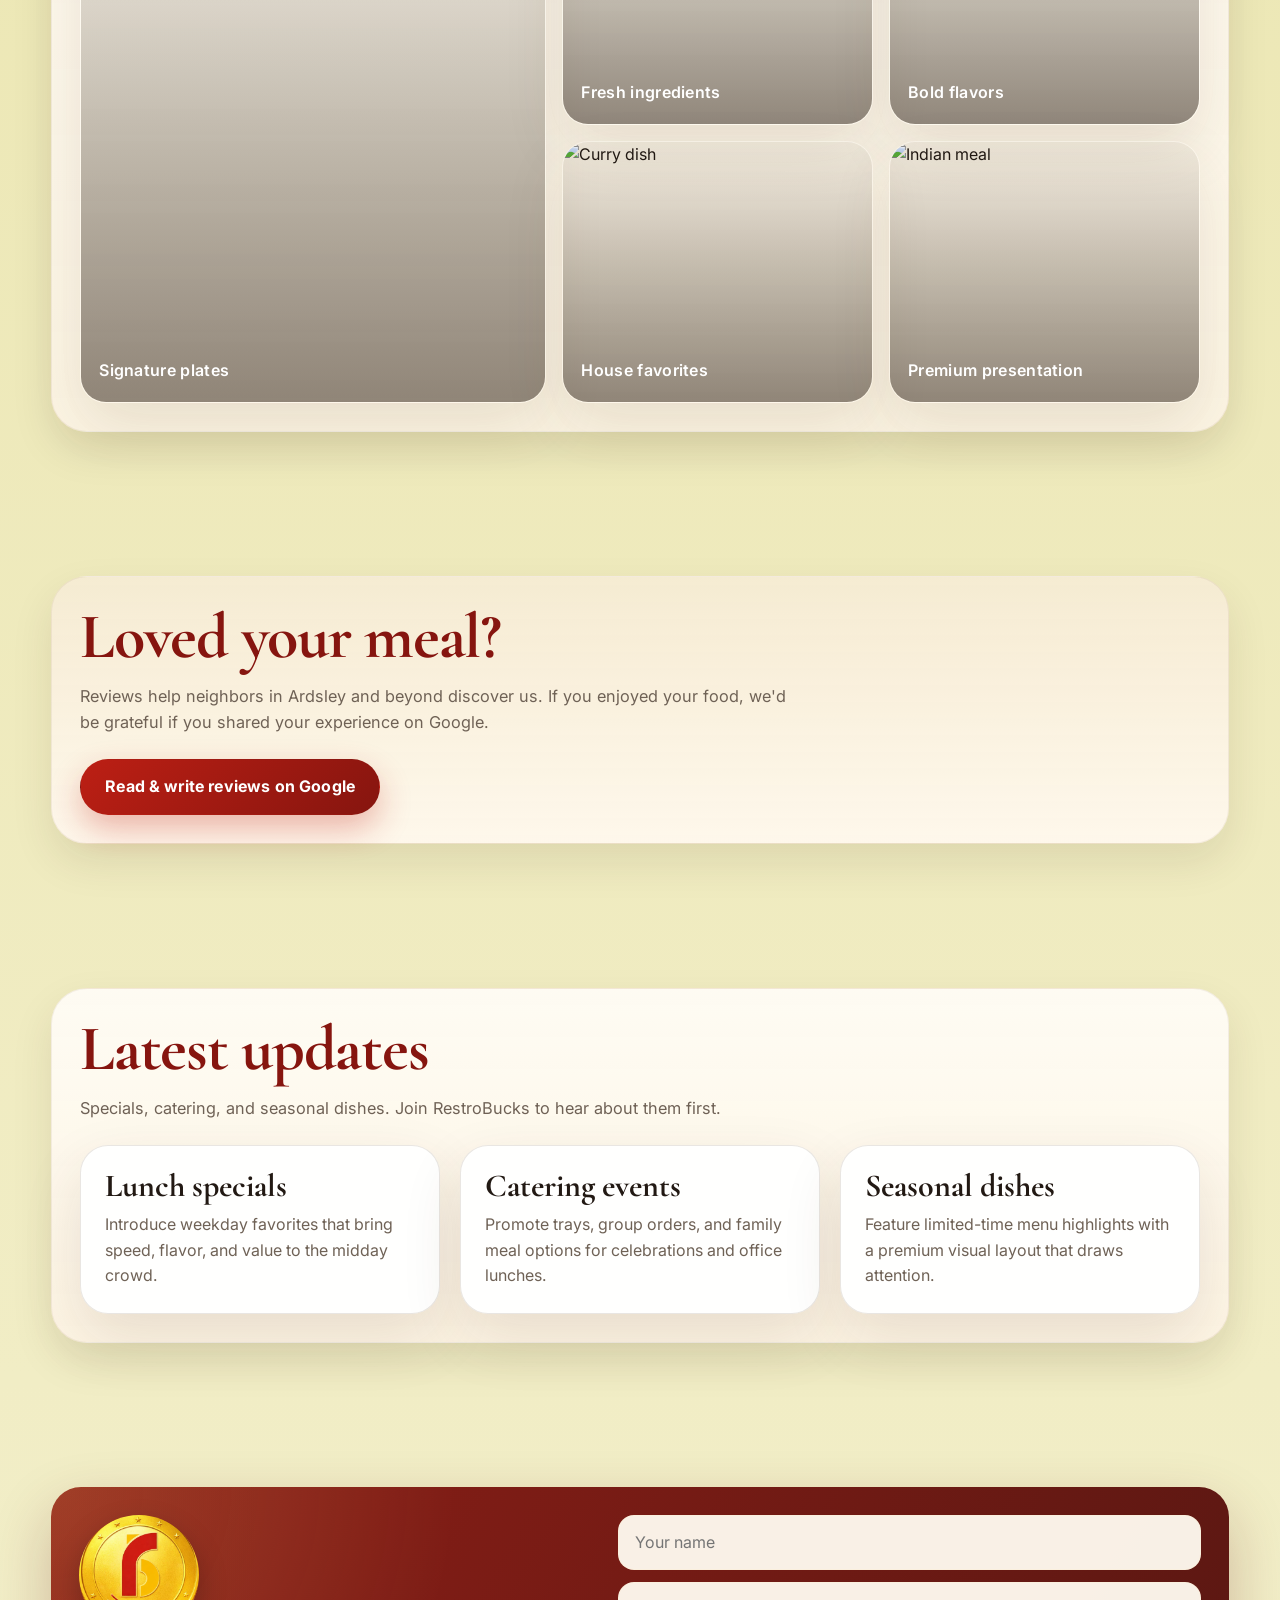
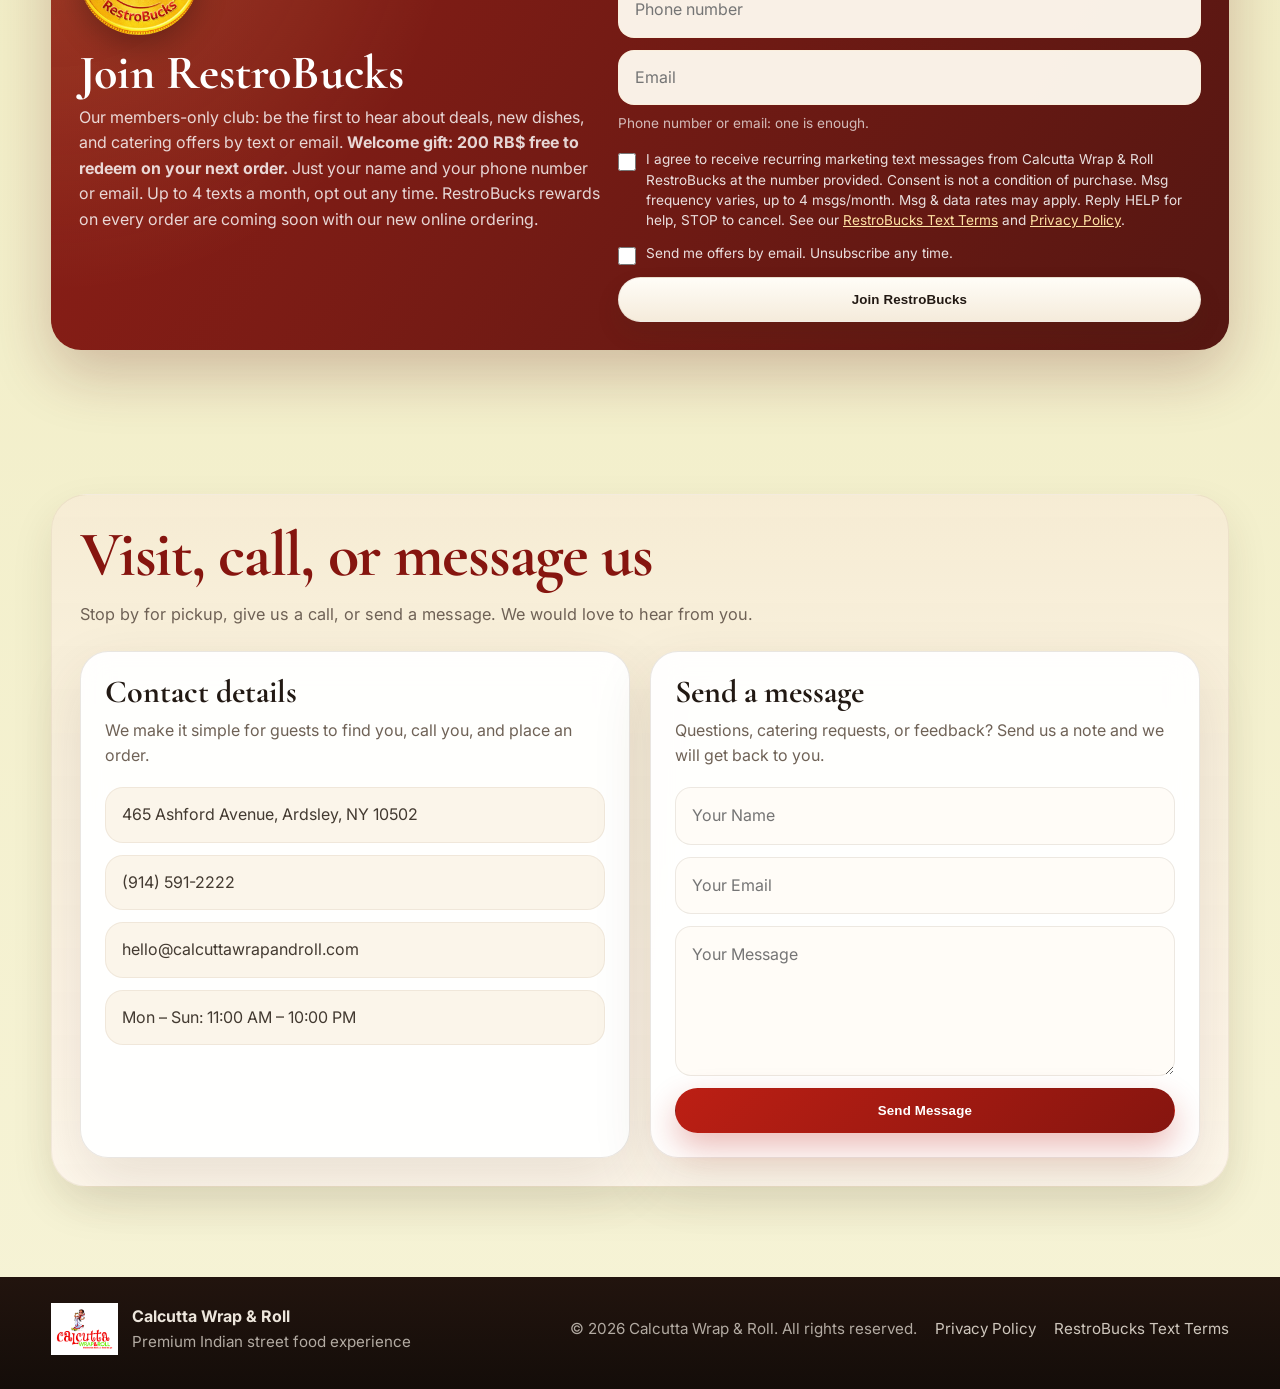
==== commit 97eee4b5: "RestroBucks: 200 RB$ welcome gift; join with phone number or email Co-Authored-By: Claude Opus 5.5 <" ====
--- a/index.html
+++ b/index.html
@@ -990,6 +990,12 @@
       box-shadow: 0 12px 28px rgba(0, 0, 0, 0.25);
     }
 
+    .club-hint {
+      font-size: 0.85rem;
+      opacity: 0.85;
+      margin: -4px 0 2px;
+    }
+
     .club-form {
       flex: 1 1 380px;
       display: grid;
@@ -1391,21 +1397,22 @@
           <div class="club-coin" role="img" aria-label="RestroBucks logo"></div>
           <h2>Join RestroBucks</h2>
           <p>
-            Our members-only club: be the first to hear about deals, new dishes, and catering offers by text.
-            <strong>Welcome treat: free veg spring rolls on your next $20+ order.</strong>
-            Up to 4 texts a month, opt out any time. RestroBucks rewards on every order are coming soon with our new online ordering.
+            Our members-only club: be the first to hear about deals, new dishes, and catering offers by text or email.
+            <strong>Welcome gift: 200 RB$ free to redeem on your next order.</strong>
+            Just your name and your phone number or email. Up to 4 texts a month, opt out any time. RestroBucks rewards on every order are coming soon with our new online ordering.
           </p>
         </div>
 
         <form class="club-form" name="restrobucks" method="POST" data-netlify="true" netlify-honeypot="bot-field" action="/thanks.html">
           <input type="hidden" name="form-name" value="restrobucks">
           <p class="hidden-field"><label>Leave this empty: <input name="bot-field"></label></p>
-          <input type="text" name="first_name" placeholder="First name" autocomplete="given-name" required>
-          <input type="tel" name="mobile" placeholder="Mobile number" autocomplete="tel" required>
-          <input type="email" name="email" placeholder="Email (optional)" autocomplete="email">
+          <input type="text" name="first_name" placeholder="Your name" autocomplete="name" required>
+          <input type="tel" name="mobile" placeholder="Phone number" autocomplete="tel">
+          <input type="email" name="email" placeholder="Email" autocomplete="email">
+          <p class="club-hint">Phone number or email: one is enough.</p>
 
           <label class="consent">
-            <input type="checkbox" name="sms_consent" value="yes" required>
+            <input type="checkbox" name="sms_consent" value="yes">
             <span>
               I agree to receive recurring marketing text messages from Calcutta Wrap &amp; Roll RestroBucks at the number provided.
               Consent is not a condition of purchase. Msg frequency varies, up to 4 msgs/month. Msg &amp; data rates may apply.
@@ -1416,11 +1423,27 @@
 
           <label class="consent">
             <input type="checkbox" name="email_consent" value="yes">
-            <span>Also send me offers by email. Unsubscribe any time.</span>
+            <span>Send me offers by email. Unsubscribe any time.</span>
           </label>
 
           <button type="submit" class="btn btn-light">Join RestroBucks</button>
         </form>
+        <script>
+          // Name plus a phone number or an email. A phone number needs the text consent box; an email alone needs the email box.
+          (() => {
+            const form = document.querySelector('form[name="restrobucks"]');
+            const phone = form.mobile, email = form.email, sms = form.sms_consent, mail = form.email_consent;
+            const sync = () => {
+              const p = phone.value.trim(), e = email.value.trim();
+              phone.setCustomValidity(p || e ? "" : "Please enter your phone number or email.");
+              sms.required = !!p;
+              mail.required = !p && !!e;
+            };
+            [phone, email].forEach((el) => el.addEventListener("input", sync));
+            form.addEventListener("submit", (ev) => { sync(); if (!form.reportValidity()) ev.preventDefault(); });
+            sync();
+          })();
+        </script>
       </div>
     </div>
   </section>
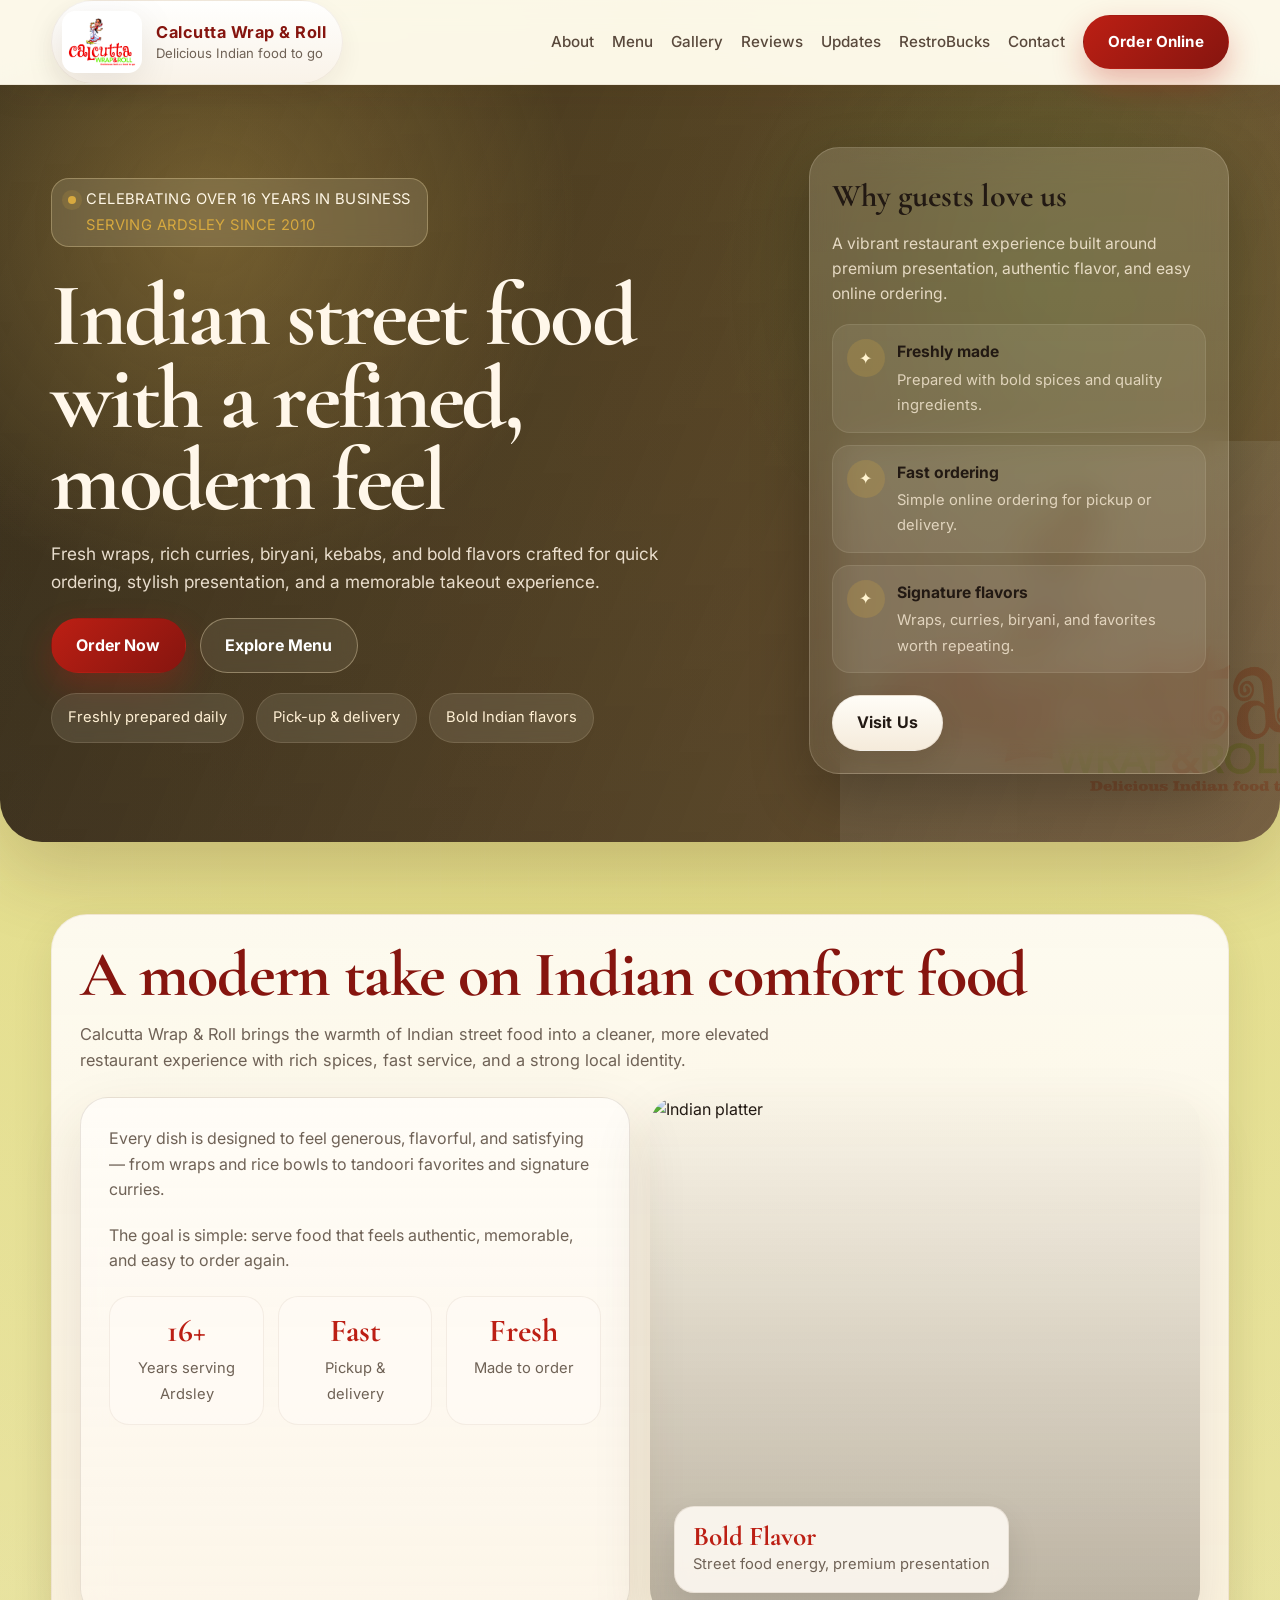
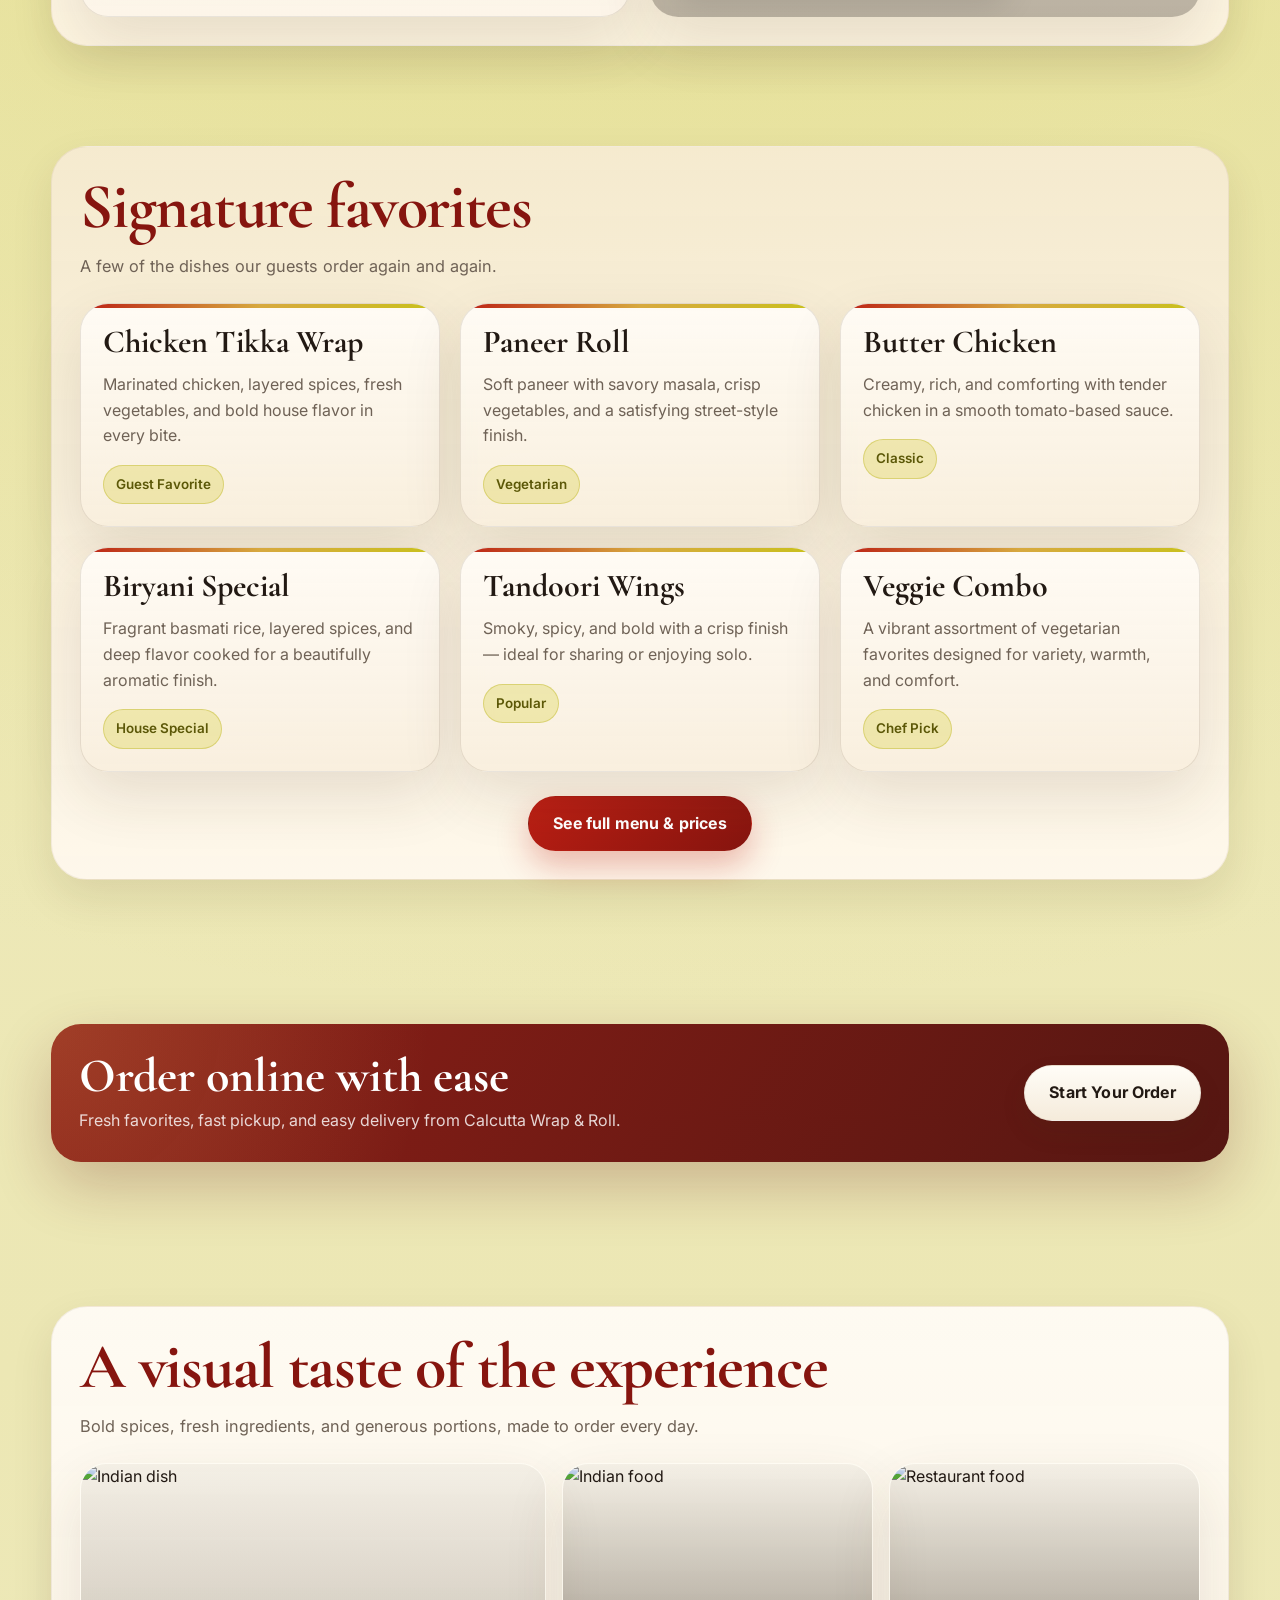
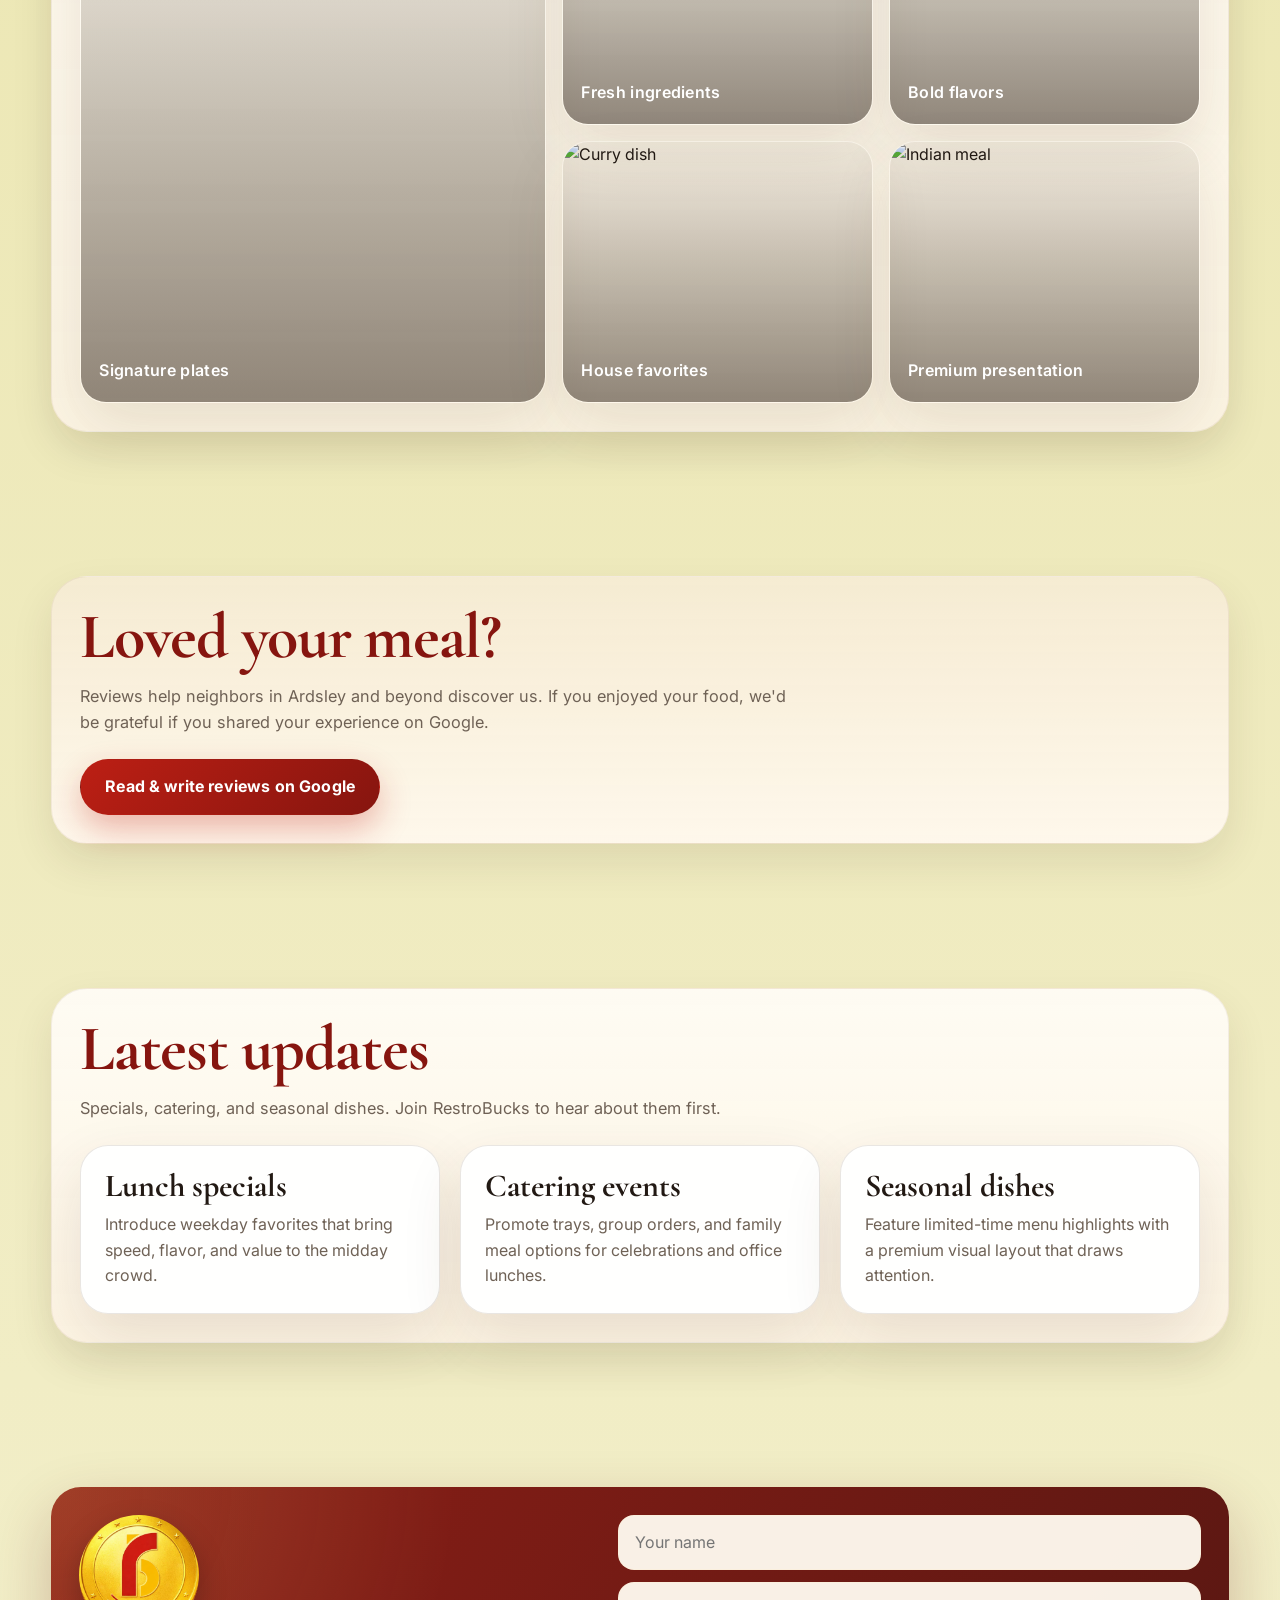
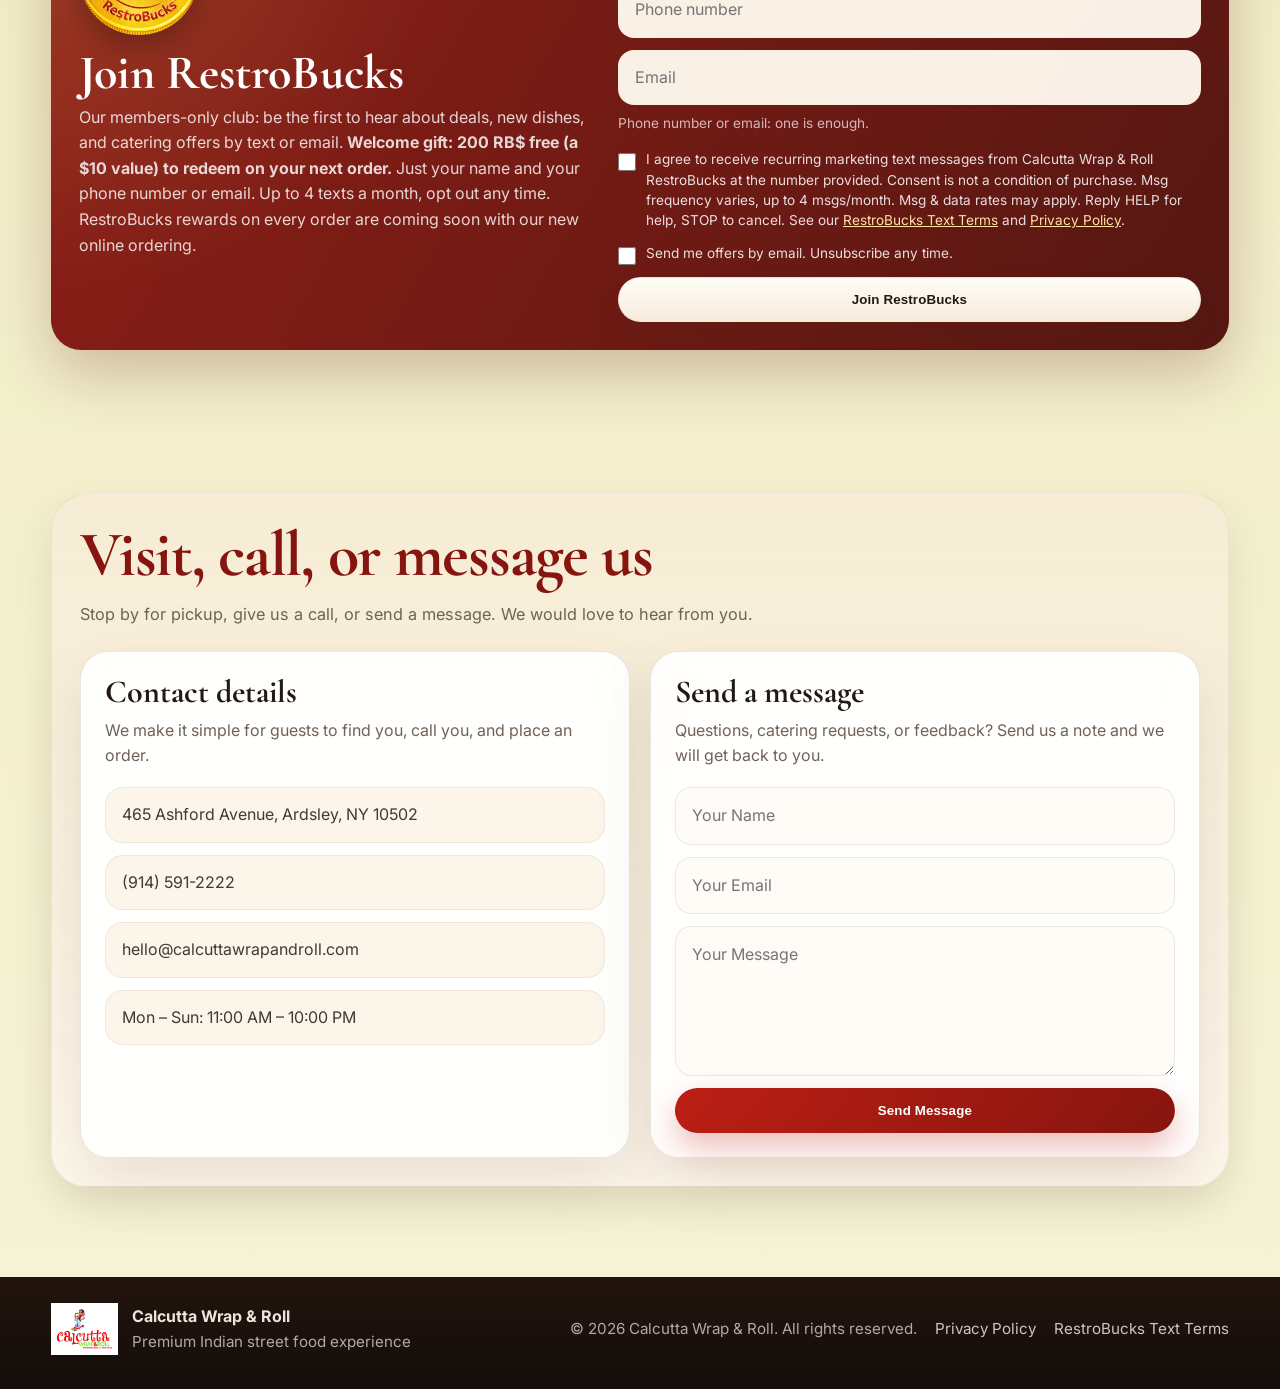
==== commit 4c433722: "RestroBucks welcome gift: show the $10 value Co-Authored-By: Claude Opus 5.5 <noreply@anthropic.com>" ====
--- a/index.html
+++ b/index.html
@@ -1398,7 +1398,7 @@
           <h2>Join RestroBucks</h2>
           <p>
             Our members-only club: be the first to hear about deals, new dishes, and catering offers by text or email.
-            <strong>Welcome gift: 200 RB$ free to redeem on your next order.</strong>
+            <strong>Welcome gift: 200 RB$ free (a $10 value) to redeem on your next order.</strong>
             Just your name and your phone number or email. Up to 4 texts a month, opt out any time. RestroBucks rewards on every order are coming soon with our new online ordering.
           </p>
         </div>
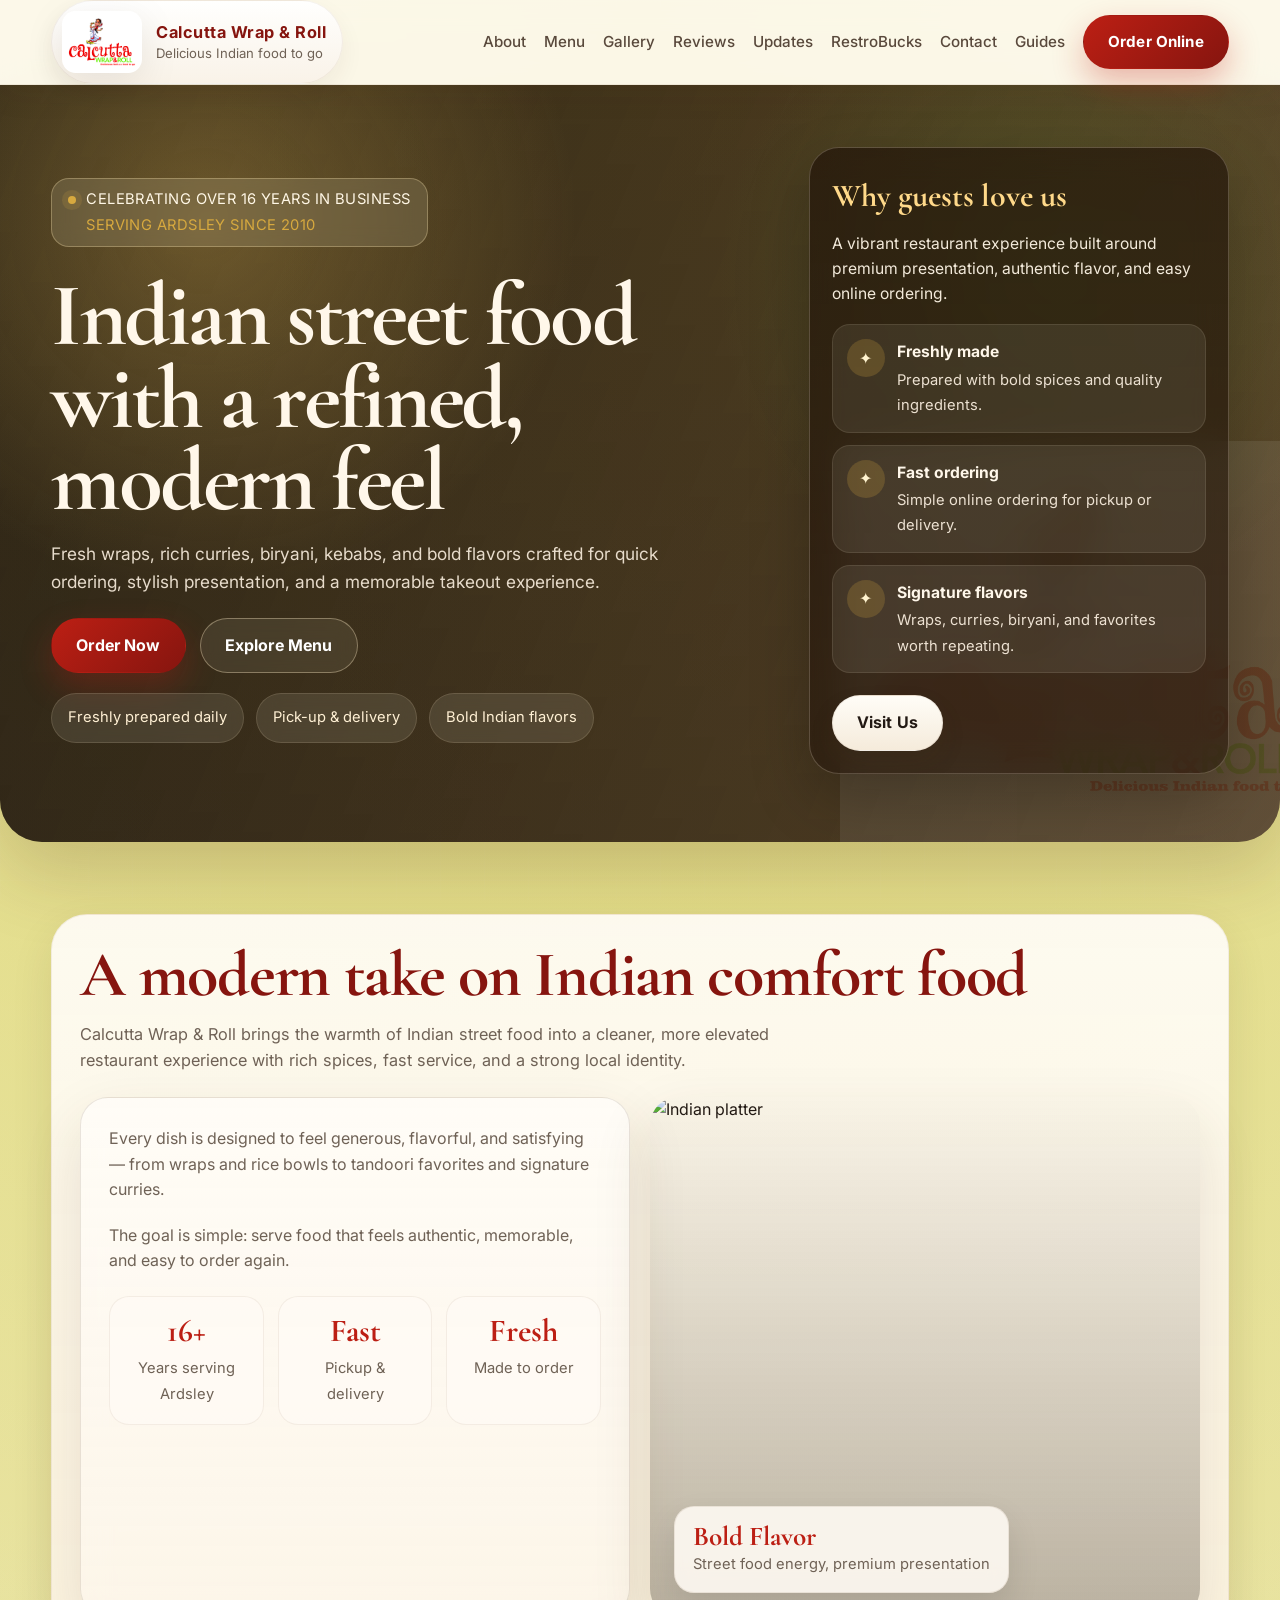
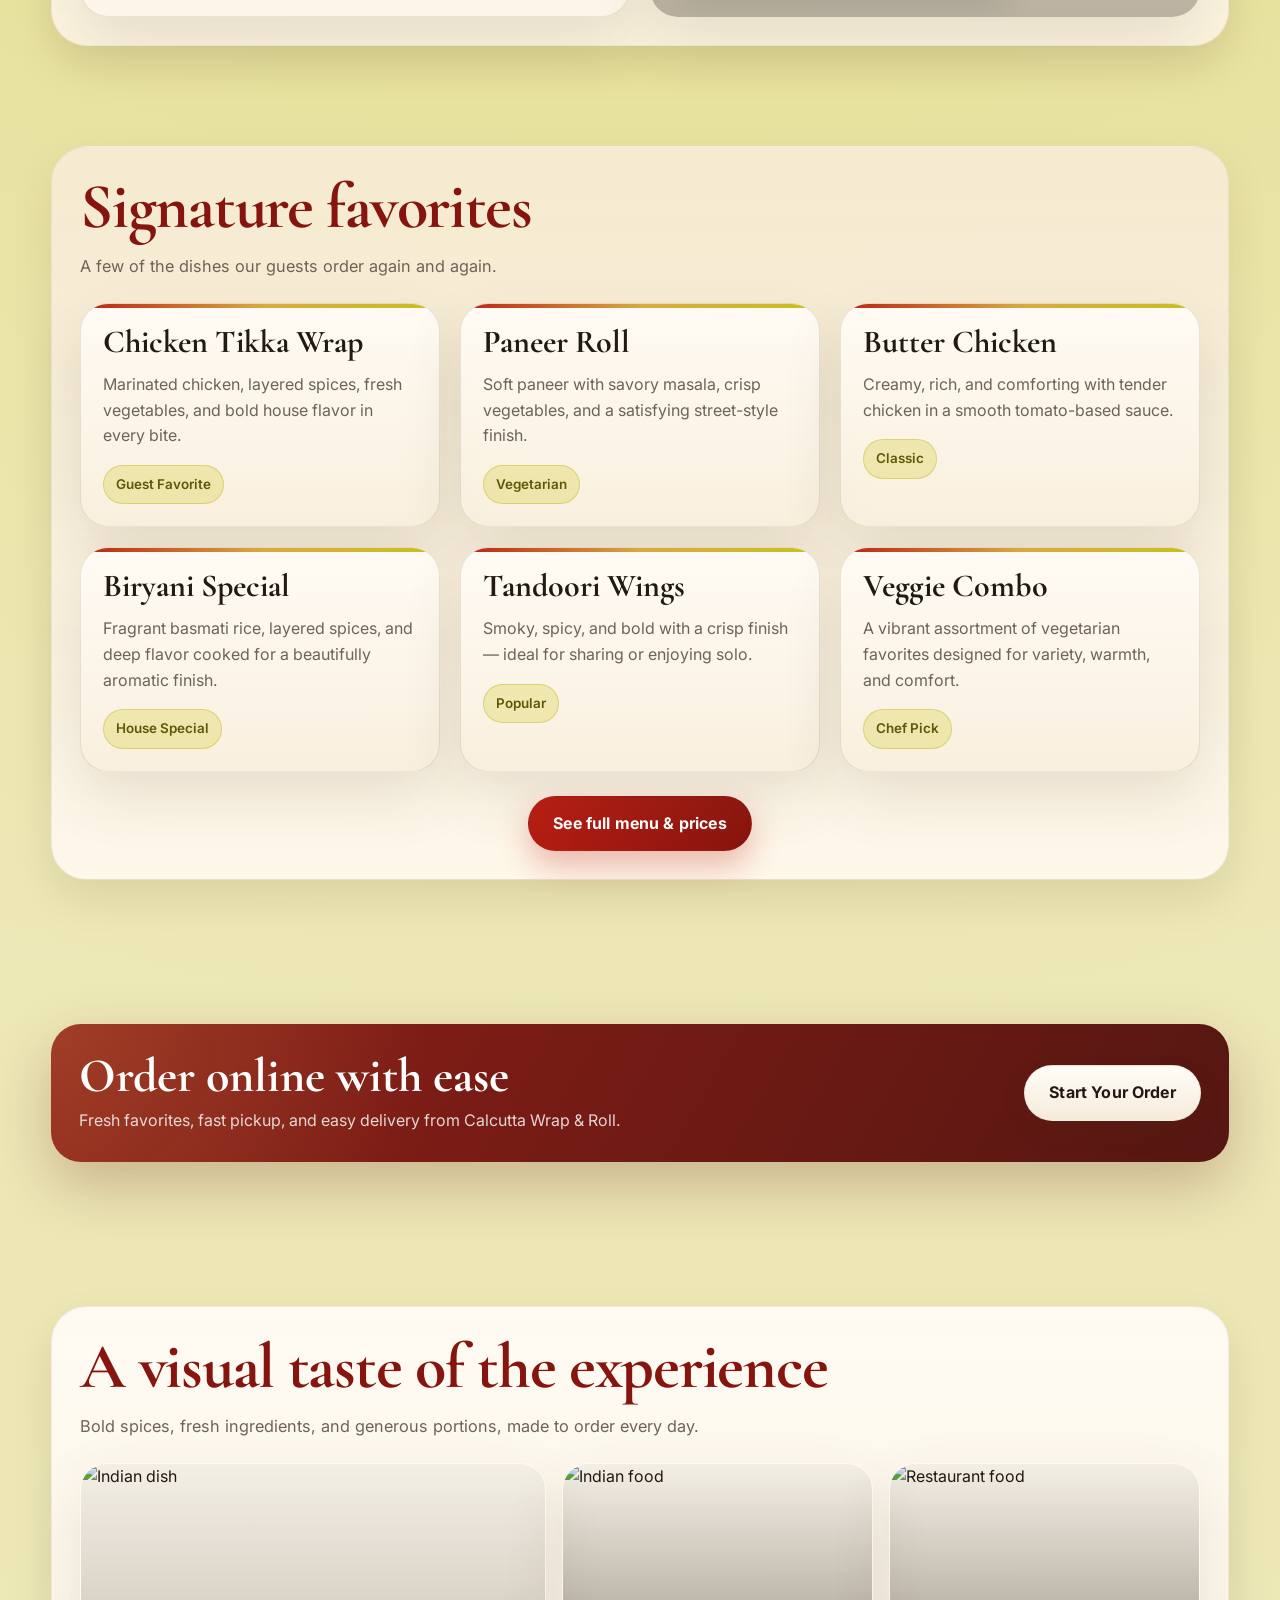
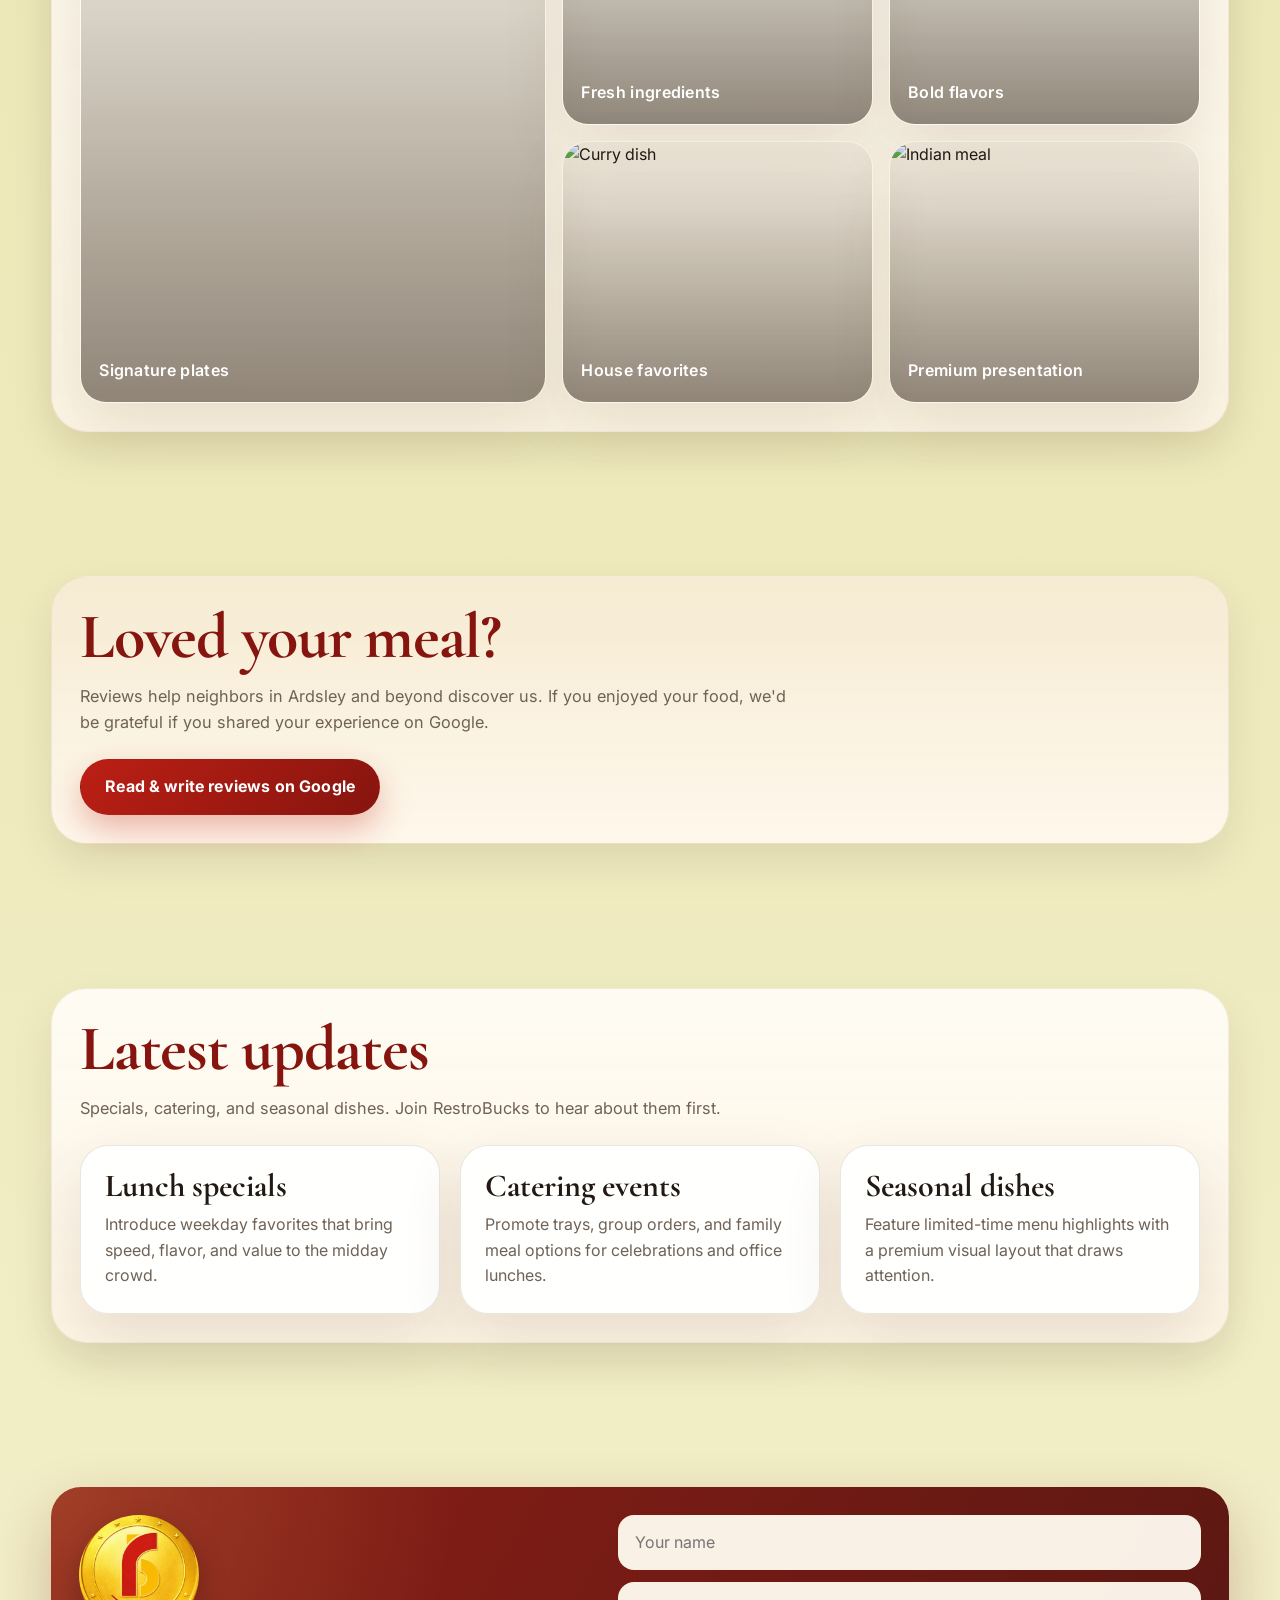
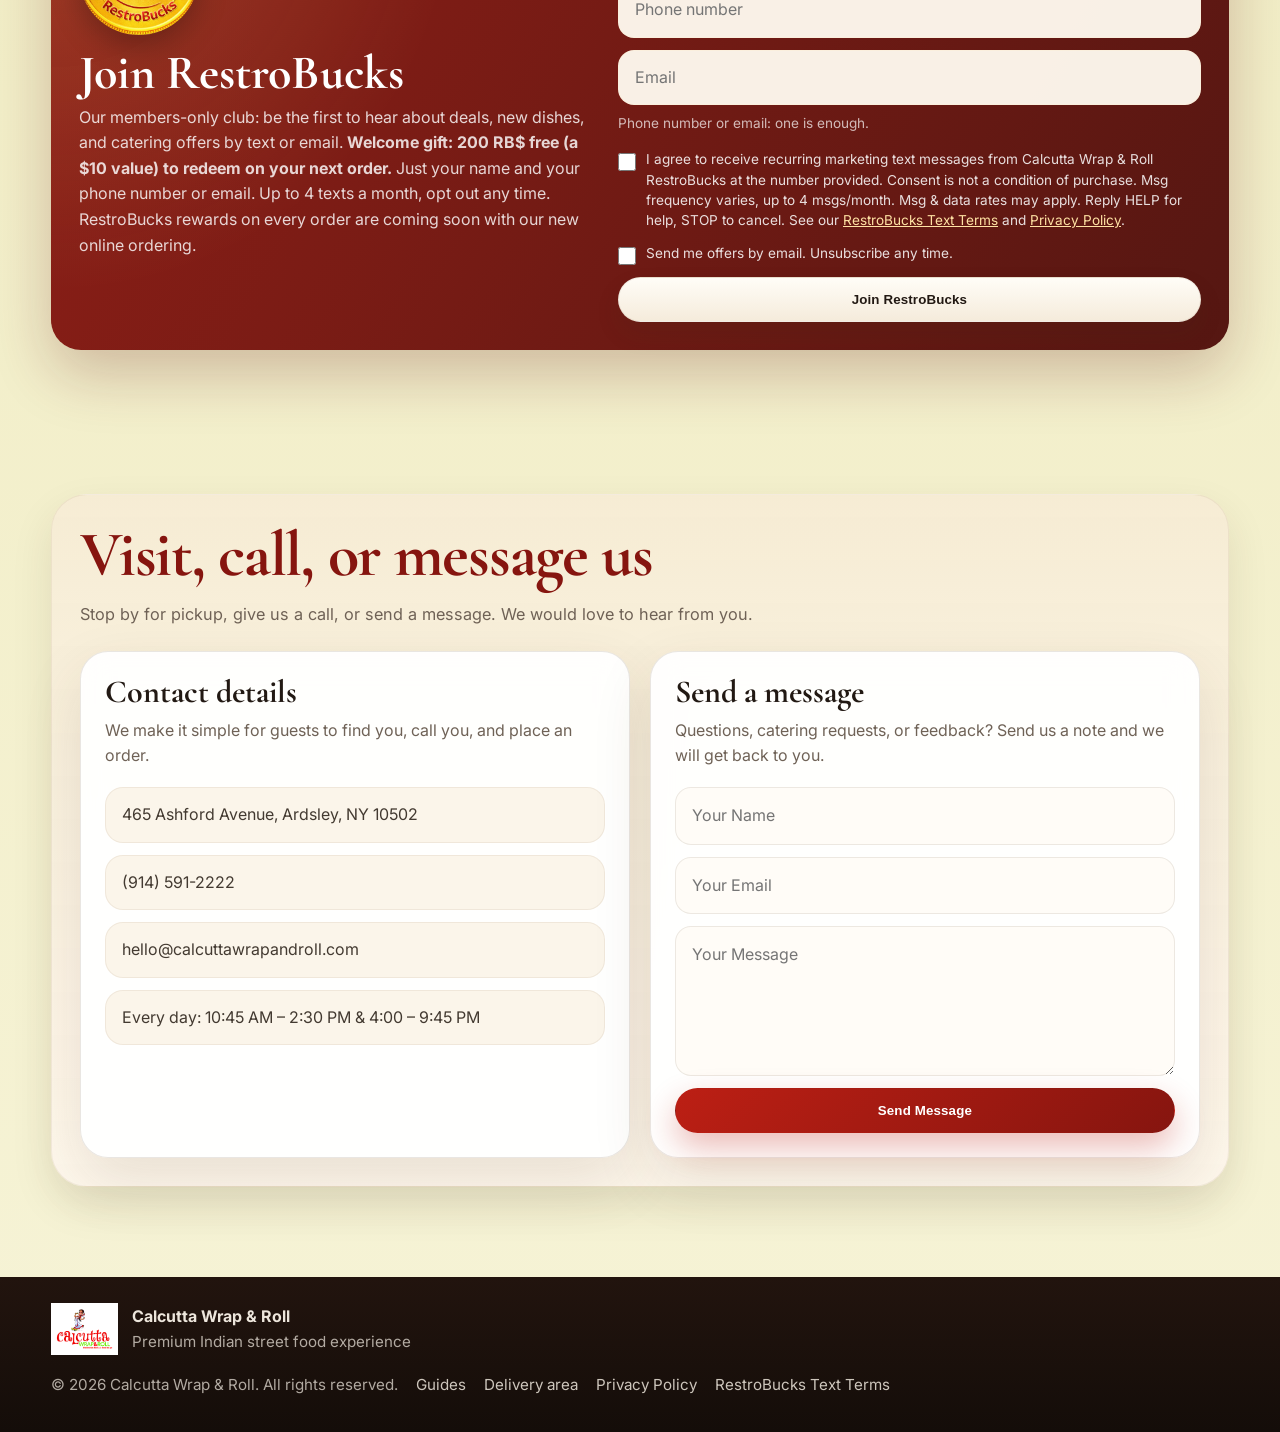
==== commit 641a793d: "Guides section (weekly articles), delivery page, sitemap, robots, restaurant data for Google; readab" ====
--- a/index.html
+++ b/index.html
@@ -9,8 +9,10 @@
   <link rel="apple-touch-icon" href="/apple-touch-icon.png">
   <link rel="manifest" href="/site.webmanifest">
   <meta name="theme-color" content="#e3120b">
-  <title>Calcutta Wrap & Roll</title>
-  <meta name="description" content="Calcutta Wrap & Roll - Premium Indian street food experience with wraps, curries, biryani, and easy online ordering." />
+  <title>Calcutta Wrap & Roll | Indian Food, Kathi Rolls & Catering in Ardsley, NY</title>
+  <meta name="description" content="Calcutta street food and Indian classics in Ardsley, NY since 2010: kathi rolls, curries, biryani, tandoori and dosas. Order online for pickup or delivery to Dobbs Ferry, Hastings, Irvington, Scarsdale and Yonkers, or book catering." />
+  <link rel="canonical" href="https://calcuttawrapandroll.com/">
+  <script type="application/ld+json">{"@context":"https://schema.org","@type":"Restaurant","@id":"https://calcuttawrapandroll.com/#restaurant","name":"Calcutta Wrap & Roll","url":"https://calcuttawrapandroll.com/","logo":"https://calcuttawrapandroll.com/images/logo.png","image":"https://calcuttawrapandroll.com/images/logo.png","telephone":"+1-914-591-2222","priceRange":"$","servesCuisine":["Indian","Bengali","South Indian"],"address":{"@type":"PostalAddress","streetAddress":"465 Ashford Ave","addressLocality":"Ardsley","addressRegion":"NY","postalCode":"10502","addressCountry":"US"},"openingHoursSpecification":[{"@type":"OpeningHoursSpecification","dayOfWeek":["Monday","Tuesday","Wednesday","Thursday","Friday","Saturday","Sunday"],"opens":"10:45","closes":"14:30"},{"@type":"OpeningHoursSpecification","dayOfWeek":["Monday","Tuesday","Wednesday","Thursday","Friday","Saturday","Sunday"],"opens":"16:00","closes":"21:45"}],"hasMenu":"https://calcuttawrapandroll.com/order","acceptsReservations":false,"areaServed":["Ardsley, NY","Dobbs Ferry, NY","Hastings-on-Hudson, NY","Irvington, NY","Scarsdale, NY","Yonkers, NY"],"potentialAction":{"@type":"OrderAction","target":"https://calcuttawrapandroll.com/order"}}</script>
   <link rel="preconnect" href="https://fonts.googleapis.com">
   <link rel="preconnect" href="https://fonts.gstatic.com" crossorigin>
   <link href="https://fonts.googleapis.com/css2?family=Cormorant+Garamond:wght@500;600;700&family=Inter:wght@400;500;600;700&display=swap" rel="stylesheet">
@@ -451,7 +453,7 @@
       background:
         radial-gradient(circle at 16% 18%, rgba(244, 198, 91, 0.28), transparent 30%),
         radial-gradient(circle at 82% 26%, rgba(90, 160, 52, 0.18), transparent 28%),
-        linear-gradient(180deg, rgba(10, 6, 2, 0.1), rgba(10, 6, 2, 0.2));
+        linear-gradient(180deg, rgba(10, 6, 2, 0.28), rgba(10, 6, 2, 0.4));
       pointer-events: none;
     }
 
@@ -530,9 +532,10 @@
       border-radius: 30px;
       padding: 22px;
       background:
-        linear-gradient(180deg, rgba(255, 246, 230, 0.16), rgba(255, 255, 255, 0.08));
-      border: 1px solid rgba(255, 240, 219, 0.18);
+        linear-gradient(180deg, rgba(28, 14, 6, 0.62), rgba(28, 14, 6, 0.5));
+      border: 1px solid rgba(255, 240, 219, 0.22);
       backdrop-filter: blur(16px);
+      color: #fff7ea;
       box-shadow: 0 24px 60px rgba(0, 0, 0, 0.24);
     }
 
@@ -540,10 +543,11 @@
       font-family: "Cormorant Garamond", serif;
       font-size: 2rem;
       margin-bottom: 10px;
+      color: #ffd98a;
     }
 
     .hero-card p {
-      color: rgba(255, 243, 223, 0.82);
+      color: rgba(255, 246, 232, 0.94);
       margin-bottom: 18px;
       font-size: 0.98rem;
     }
@@ -581,10 +585,11 @@
       display: block;
       margin-bottom: 2px;
       font-size: 0.98rem;
+      color: #fff7ea;
     }
 
     .feature-item span {
-      color: rgba(255, 242, 221, 0.76);
+      color: rgba(255, 244, 228, 0.9);
       font-size: 0.92rem;
     }
 
@@ -1127,6 +1132,7 @@
         <a href="#updates">Updates</a>
         <a href="#restrobucks">RestroBucks</a>
         <a href="#contact">Contact</a>
+        <a href="/guides">Guides</a>
         <a class="btn btn-primary" href="/order" target="_blank" rel="noopener">Order Online</a>
       </nav>
     </div>
@@ -1464,7 +1470,7 @@
             <div class="contact-line">465 Ashford Avenue, Ardsley, NY 10502</div>
             <div class="contact-line"><a href="tel:+19145912222">(914) 591-2222</a></div>
             <div class="contact-line"><a href="mailto:hello@calcuttawrapandroll.com">hello@calcuttawrapandroll.com</a></div>
-            <div class="contact-line">Mon – Sun: 11:00 AM – 10:00 PM</div>
+            <div class="contact-line">Every day: 10:45 AM – 2:30 PM &amp; 4:00 – 9:45 PM</div>
           </div>
         </div>
 
@@ -1497,6 +1503,8 @@
 
       <div class="footer-copy">
         © 2026 Calcutta Wrap & Roll. All rights reserved.
+        <a href="/guides">Guides</a>
+        <a href="/delivery">Delivery area</a>
         <a href="privacy.html">Privacy Policy</a>
         <a href="sms-terms.html">RestroBucks Text Terms</a>
       </div>
